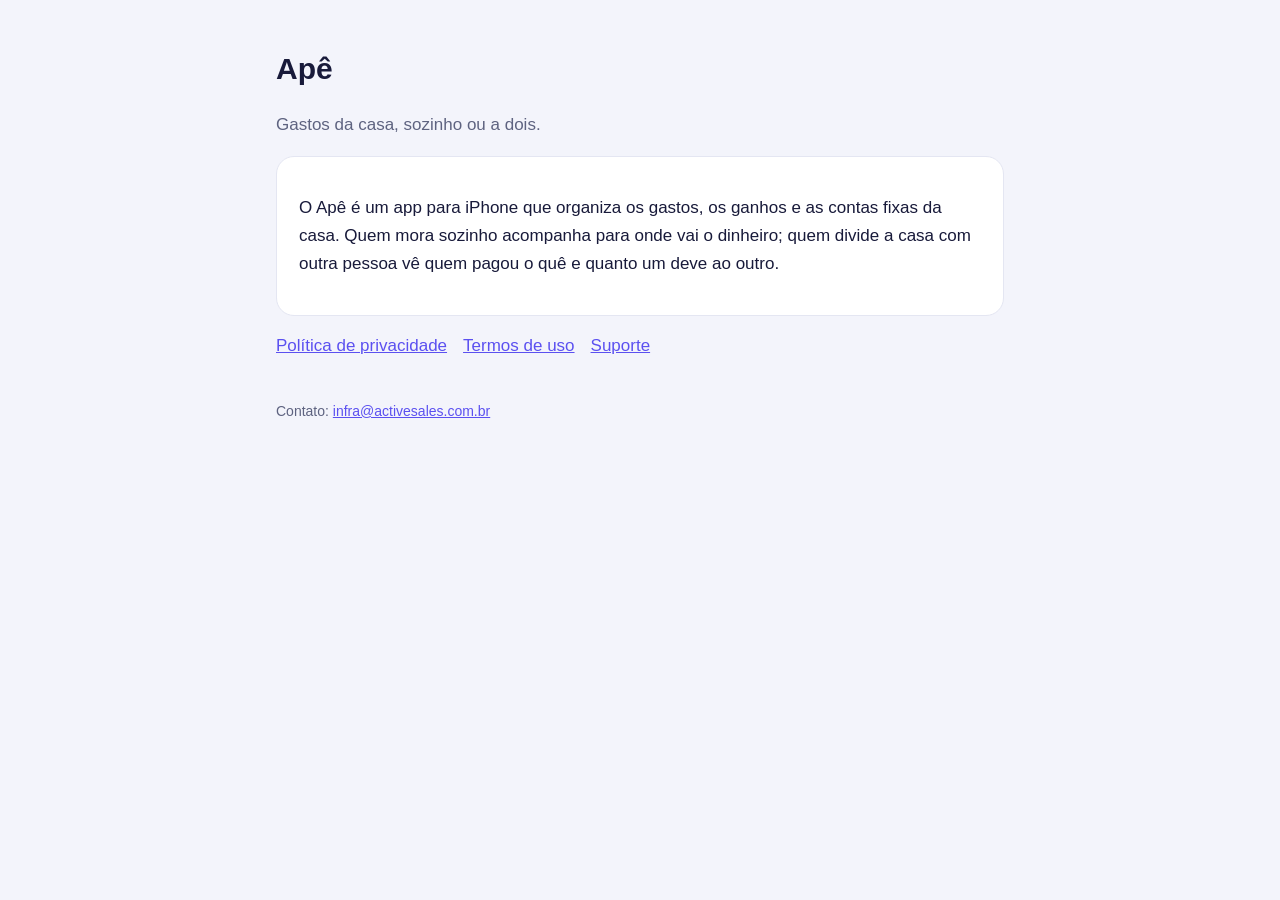
==== index.html @ 26915e1d "Site do Apê" ====
<!doctype html><html lang="pt-BR"><head><meta charset="utf-8"><meta name="viewport" content="width=device-width,initial-scale=1"><title>Apê · gastos da casa</title><link rel="stylesheet" href="estilo.css"></head>
<body><main><h1>Apê</h1><p class="suave">Gastos da casa, sozinho ou a dois.</p>
<section><p>O Apê é um app para iPhone que organiza os gastos, os ganhos e as contas fixas da casa. Quem mora sozinho acompanha para onde vai o dinheiro; quem divide a casa com outra pessoa vê quem pagou o quê e quanto um deve ao outro.</p></section>
<nav><a href="privacidade">Política de privacidade</a><a href="termos">Termos de uso</a><a href="suporte">Suporte</a></nav>
<footer>Contato: <a href="mailto:infra@activesales.com.br">infra@activesales.com.br</a></footer></main></body></html>
---- estilo.css ----
:root{--fundo:#F3F4FB;--cartao:#fff;--tinta:#181A3A;--suave:#5E6380;--primaria:#5B50F0;--linha:#E4E6F2}
@media (prefers-color-scheme:dark){:root{--fundo:#11121F;--cartao:#1B1D30;--tinta:#ECEDF7;--suave:#A6AAC4;--primaria:#8F87FF;--linha:#2A2D45}}
*{box-sizing:border-box}body{margin:0;background:var(--fundo);color:var(--tinta);font:17px/1.65 -apple-system,BlinkMacSystemFont,"Segoe UI",Roboto,sans-serif}
main{max-width:760px;margin:0 auto;padding:32px 16px 64px}header a{color:var(--primaria);text-decoration:none;font-weight:600}
h1{font-size:30px;margin:12px 0 4px}h2{font-size:21px;margin:32px 0 8px}p,li{color:var(--tinta)}.suave{color:var(--suave)}
section{background:var(--cartao);border:1px solid var(--linha);border-radius:18px;padding:20px 22px;margin:16px 0}
a{color:var(--primaria)}nav{display:flex;gap:16px;flex-wrap:wrap;margin-top:8px}footer{margin-top:40px;color:var(--suave);font-size:14px}
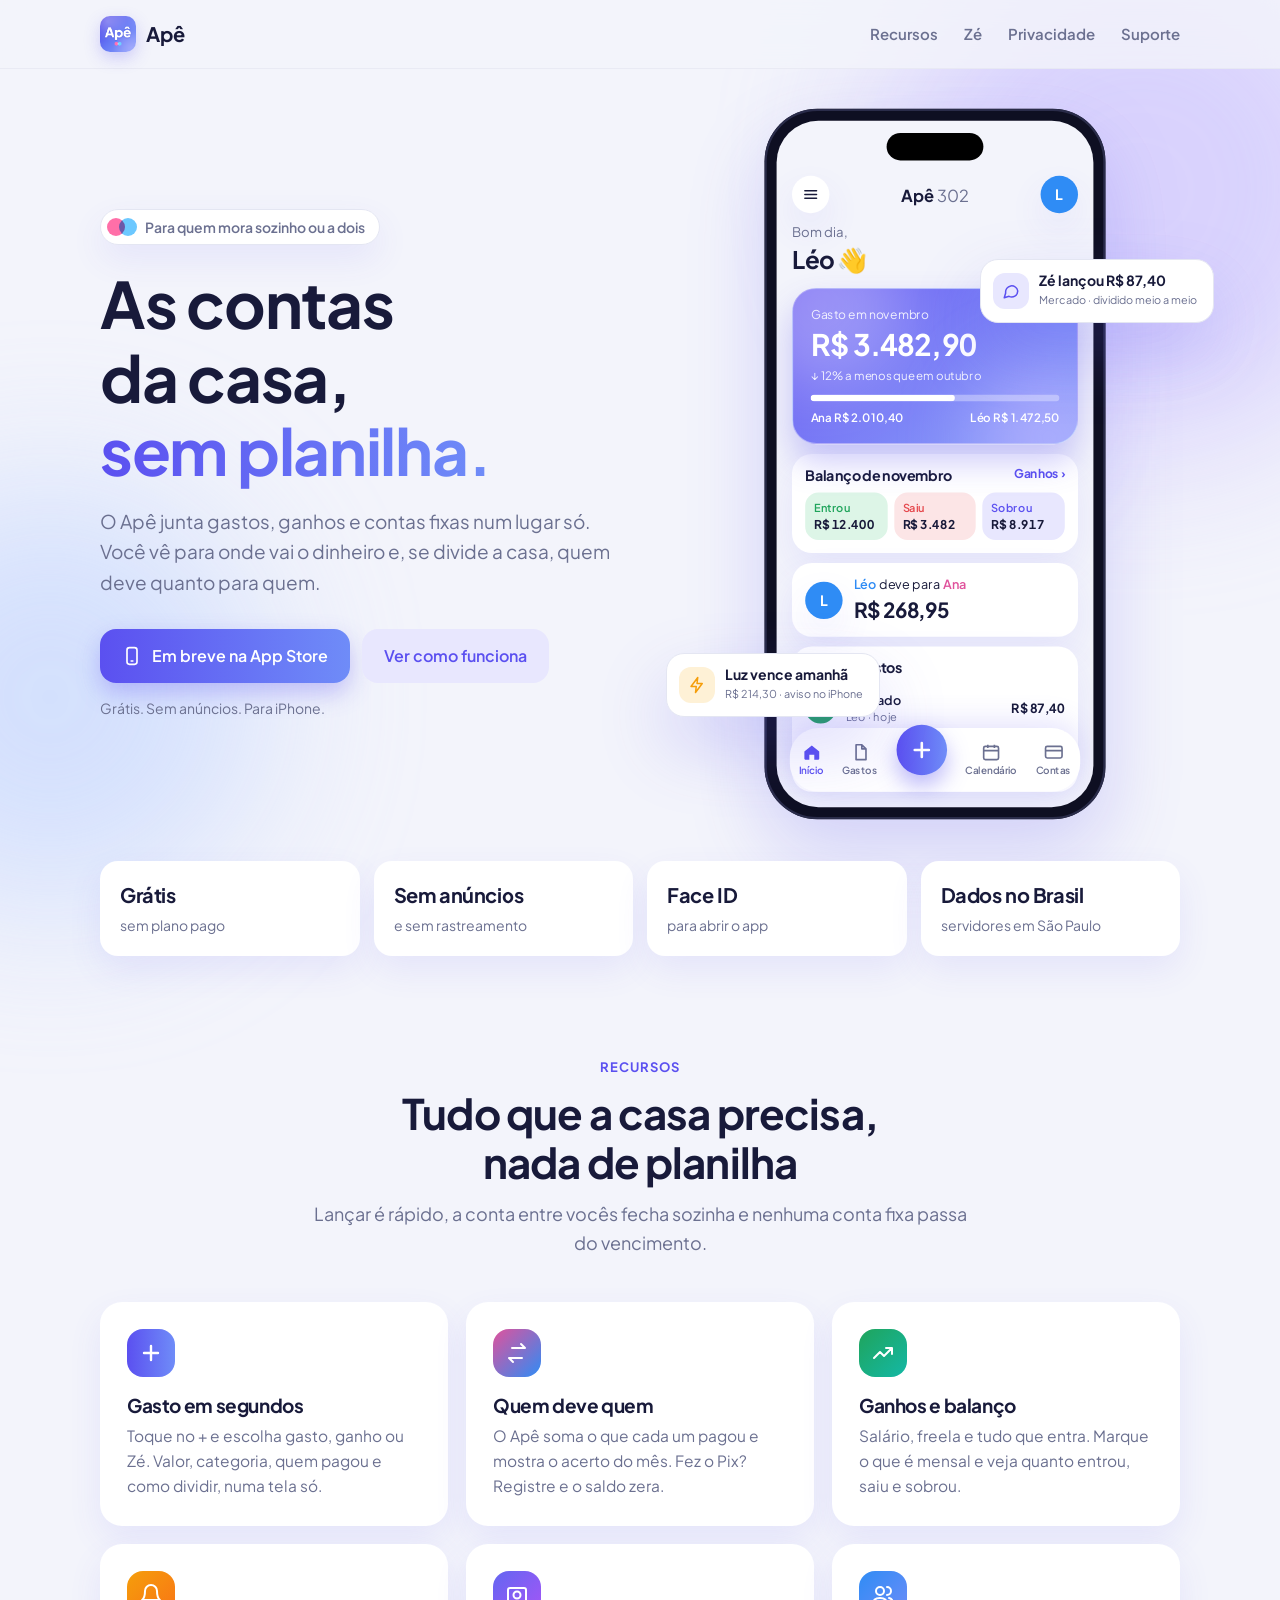
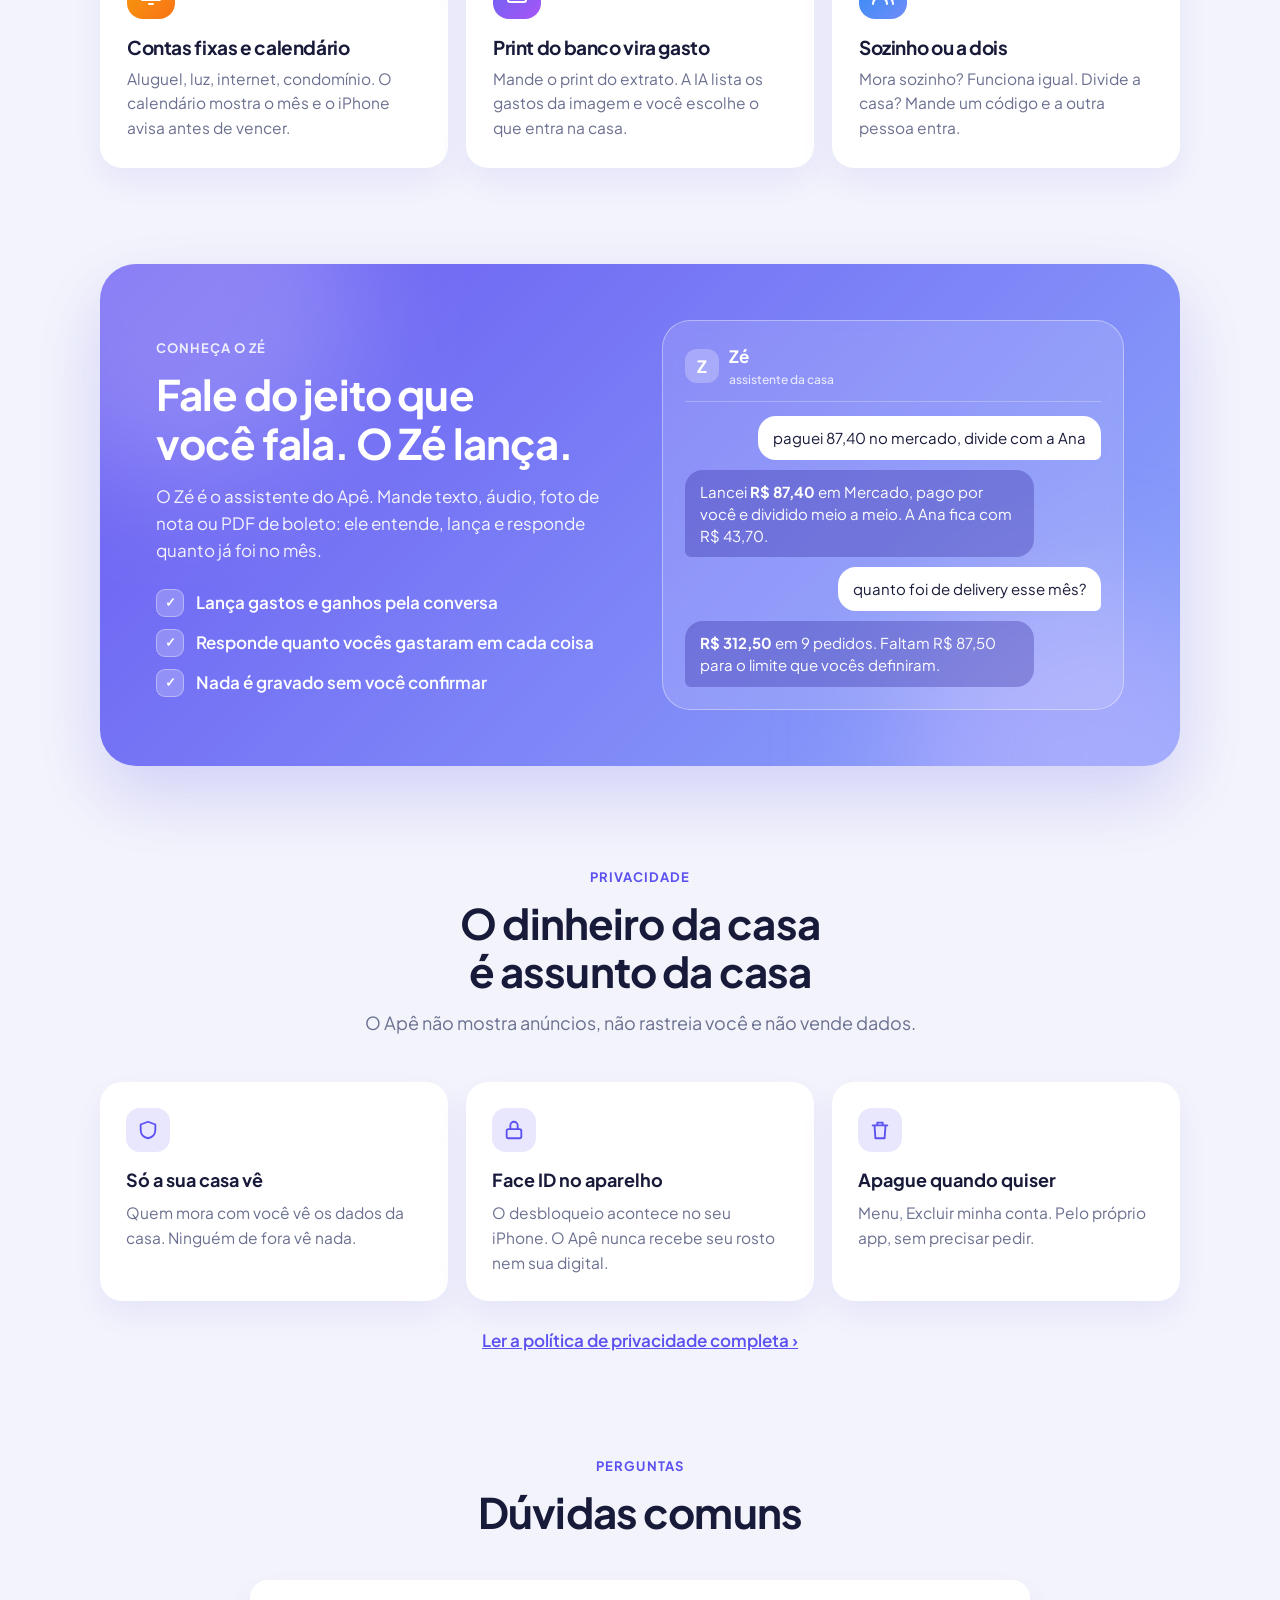
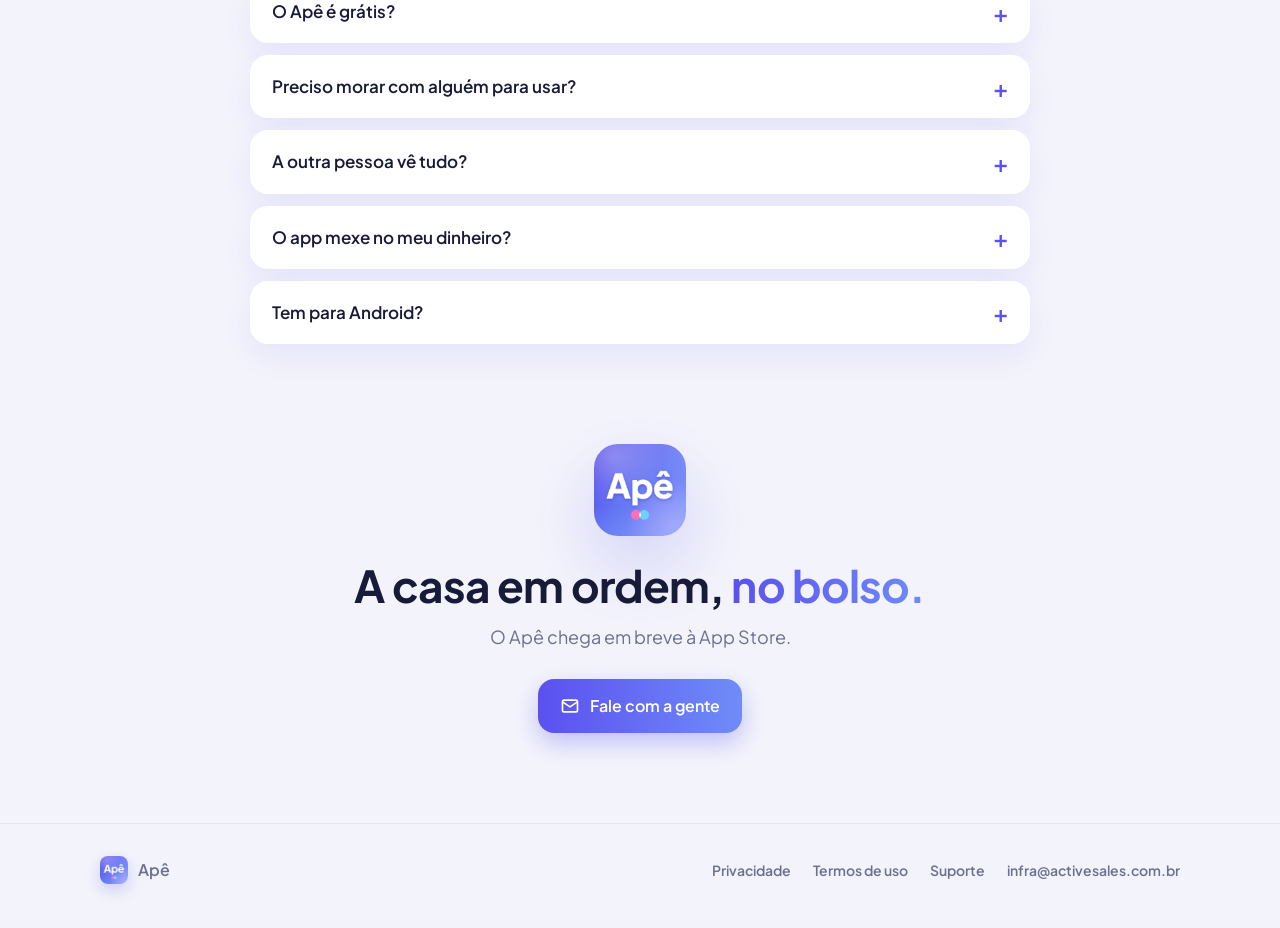
==== commit 05b85e75: "Site novo com a identidade visual do app" ====
--- a/index.html
+++ b/index.html
@@ -1,5 +1,261 @@
-<!doctype html><html lang="pt-BR"><head><meta charset="utf-8"><meta name="viewport" content="width=device-width,initial-scale=1"><title>Apê · gastos da casa</title><link rel="stylesheet" href="estilo.css"></head>
-<body><main><h1>Apê</h1><p class="suave">Gastos da casa, sozinho ou a dois.</p>
-<section><p>O Apê é um app para iPhone que organiza os gastos, os ganhos e as contas fixas da casa. Quem mora sozinho acompanha para onde vai o dinheiro; quem divide a casa com outra pessoa vê quem pagou o quê e quanto um deve ao outro.</p></section>
-<nav><a href="privacidade">Política de privacidade</a><a href="termos">Termos de uso</a><a href="suporte">Suporte</a></nav>
-<footer>Contato: <a href="mailto:infra@activesales.com.br">infra@activesales.com.br</a></footer></main></body></html>
+<!doctype html>
+<html lang="pt-BR">
+<head>
+<meta charset="utf-8">
+<meta name="viewport" content="width=device-width,initial-scale=1">
+<title>Apê · as contas da casa, sem planilha</title>
+<meta name="description" content="O Apê organiza gastos, ganhos e contas fixas da casa. Sozinho ou a dois, você vê para onde vai o dinheiro e quem deve quanto para quem.">
+<meta name="theme-color" content="#F3F4FB">
+<meta property="og:title" content="Apê · as contas da casa, sem planilha">
+<meta property="og:description" content="Gastos, ganhos e contas da casa num app só. Sozinho ou a dois.">
+<meta property="og:image" content="https://zapmateio.github.io/ape-site/img/icone.png">
+<link rel="icon" href="img/favicon.png">
+<link rel="apple-touch-icon" href="img/apple-touch-icon.png">
+<link rel="preload" href="fontes/PlusJakartaSans.ttf" as="font" type="font/ttf" crossorigin>
+<link rel="stylesheet" href="estilo.css">
+</head>
+<body>
+
+<header class="topo">
+  <div class="largura">
+    <a class="marca" href="./"><img src="img/icone.png" alt="">Apê</a>
+    <nav class="menu">
+      <a class="opcional" href="#recursos">Recursos</a>
+      <a class="opcional" href="#ze">Zé</a>
+      <a class="opcional" href="#privacidade">Privacidade</a>
+      <a href="suporte">Suporte</a>
+    </nav>
+  </div>
+</header>
+
+<main>
+<section class="hero">
+  <div class="largura">
+    <div>
+      <span class="selo"><span class="pontos"><i></i><i></i></span>Para quem mora sozinho ou a dois</span>
+      <h1>As contas da casa, <span class="grad">sem planilha.</span></h1>
+      <p class="sub">O Apê junta gastos, ganhos e contas fixas num lugar só. Você vê para onde vai o dinheiro e, se divide a casa, quem deve quanto para quem.</p>
+      <div class="acoes">
+        <span class="botao"><svg viewBox="0 0 24 24" fill="none" stroke="currentColor" stroke-width="2" stroke-linecap="round" stroke-linejoin="round"><rect x="6" y="2" width="12" height="20" rx="3"/><path d="M11 18h2"/></svg>Em breve na App Store</span>
+        <a class="botao tonal" href="#recursos">Ver como funciona</a>
+      </div>
+      <p class="nota">Grátis. Sem anúncios. Para iPhone.</p>
+    </div>
+
+    <div class="palco" aria-hidden="true">
+      <div class="flutua um">
+        <span class="ic" style="background:var(--alerta-suave);color:var(--alerta)"><svg viewBox="0 0 24 24" fill="none" stroke="currentColor" stroke-width="2" stroke-linecap="round" stroke-linejoin="round"><path d="M13 2 4 14h7l-1 8 9-12h-7z"/></svg></span>
+        <span><b>Luz vence amanhã</b><small>R$ 214,30 · aviso no iPhone</small></span>
+      </div>
+      <div class="flutua dois">
+        <span class="ic" style="background:var(--primaria-suave);color:var(--primaria)"><svg viewBox="0 0 24 24" fill="none" stroke="currentColor" stroke-width="2" stroke-linecap="round" stroke-linejoin="round"><path d="M21 12a8 8 0 0 1-11.6 7.1L3 21l1.9-6.4A8 8 0 1 1 21 12z"/></svg></span>
+        <span><b>Zé lançou R$ 87,40</b><small>Mercado · dividido meio a meio</small></span>
+      </div>
+
+      <div class="celular">
+        <div class="ilha"></div>
+        <div class="tela">
+          <div class="cab">
+            <span class="bola"><svg viewBox="0 0 24 24" fill="none" stroke="#181A3A" stroke-width="2" stroke-linecap="round"><path d="M4 7h16M4 12h16M4 17h16"/></svg></span>
+            <span class="titulo-casa">Apê <span>302</span></span>
+            <span class="bola av">L</span>
+          </div>
+          <div class="ola">Bom dia,</div>
+          <div class="nome">Léo 👋</div>
+
+          <div class="vidro">
+            <div class="rot">Gasto em novembro</div>
+            <div class="valor">R$ 3.482,90</div>
+            <div class="comp">↓ 12% a menos que em outubro</div>
+            <div class="barra"><i></i></div>
+            <div class="pes"><span>Ana R$ 2.010,40</span><span>Léo R$ 1.472,50</span></div>
+          </div>
+
+          <div class="mini">
+            <h4>Balanço de novembro <a href="#recursos">Ganhos ›</a></h4>
+            <div class="tres">
+              <div class="verde">Entrou<b>R$ 12.400</b></div>
+              <div class="vermelho">Saiu<b>R$ 3.482</b></div>
+              <div class="roxo">Sobrou<b>R$ 8.917</b></div>
+            </div>
+          </div>
+
+          <div class="mini">
+            <div class="acerto">
+              <span class="bola av">L</span>
+              <div>
+                <div class="quem"><span class="c2">Léo</span> deve para <span class="c1">Ana</span></div>
+                <div class="quanto">R$ 268,95</div>
+              </div>
+            </div>
+          </div>
+
+          <div class="mini">
+            <h4>Últimos gastos</h4>
+            <div class="linha-gasto">
+              <span class="ic" style="background:#22A55B"><svg viewBox="0 0 24 24" fill="none" stroke="currentColor" stroke-width="2.4" stroke-linecap="round" stroke-linejoin="round"><circle cx="9" cy="20" r="1"/><circle cx="18" cy="20" r="1"/><path d="M2 3h3l2.5 12h11l2-8H6"/></svg></span>
+              <span class="t">Mercado<small>Léo · hoje</small></span>
+              <span class="v">R$ 87,40</span>
+            </div>
+            <div class="linha-gasto">
+              <span class="ic" style="background:#F97316"><svg viewBox="0 0 24 24" fill="none" stroke="currentColor" stroke-width="2.4" stroke-linecap="round" stroke-linejoin="round"><path d="M7 2v8a2 2 0 0 0 4 0V2M9 10v12M17 22V2c-2 0-3 3-3 7h3"/></svg></span>
+              <span class="t">Pizza de sexta<small>Ana · ontem</small></span>
+              <span class="v">R$ 64,90</span>
+            </div>
+          </div>
+
+          <div class="abas">
+            <span class="ativa"><svg viewBox="0 0 24 24" fill="currentColor"><path d="M3 11 12 4l9 7v9a1 1 0 0 1-1 1h-5v-6H9v6H4a1 1 0 0 1-1-1z"/></svg>Início</span>
+            <span><svg viewBox="0 0 24 24" fill="none" stroke="currentColor" stroke-width="2" stroke-linejoin="round"><path d="M7 3h7l5 5v13H7zM14 3v5h5"/></svg>Gastos</span>
+            <span class="mais"><svg viewBox="0 0 24 24" fill="none" stroke="currentColor" stroke-width="2.6" stroke-linecap="round"><path d="M12 5v14M5 12h14"/></svg></span>
+            <span><svg viewBox="0 0 24 24" fill="none" stroke="currentColor" stroke-width="2"><rect x="3" y="5" width="18" height="16" rx="2"/><path d="M3 10h18M8 3v4M16 3v4"/></svg>Calendário</span>
+            <span><svg viewBox="0 0 24 24" fill="none" stroke="currentColor" stroke-width="2"><rect x="2" y="5" width="20" height="14" rx="2"/><path d="M2 10h20"/></svg>Contas</span>
+          </div>
+        </div>
+      </div>
+    </div>
+  </div>
+</section>
+
+<section class="faixa">
+  <div class="largura">
+    <div class="item"><b>Grátis</b><span>sem plano pago</span></div>
+    <div class="item"><b>Sem anúncios</b><span>e sem rastreamento</span></div>
+    <div class="item"><b>Face ID</b><span>para abrir o app</span></div>
+    <div class="item"><b>Dados no Brasil</b><span>servidores em São Paulo</span></div>
+  </div>
+</section>
+
+<section class="secao" id="recursos">
+  <div class="largura">
+    <div class="cabeca">
+      <span class="etiqueta">Recursos</span>
+      <h2>Tudo que a casa precisa, nada de planilha</h2>
+      <p>Lançar é rápido, a conta entre vocês fecha sozinha e nenhuma conta fixa passa do vencimento.</p>
+    </div>
+    <div class="grade">
+      <article class="recurso">
+        <div class="ic" style="background:var(--destaque)"><svg viewBox="0 0 24 24" fill="none" stroke="currentColor" stroke-width="2.4" stroke-linecap="round"><path d="M12 5v14M5 12h14"/></svg></div>
+        <h3>Gasto em segundos</h3>
+        <p>Toque no + e escolha gasto, ganho ou Zé. Valor, categoria, quem pagou e como dividir, numa tela só.</p>
+      </article>
+      <article class="recurso">
+        <div class="ic" style="background:linear-gradient(135deg,#E0529C,#2F8CF5)"><svg viewBox="0 0 24 24" fill="none" stroke="currentColor" stroke-width="2" stroke-linecap="round" stroke-linejoin="round"><path d="M7 7h13l-4-4M17 17H4l4 4"/></svg></div>
+        <h3>Quem deve quem</h3>
+        <p>O Apê soma o que cada um pagou e mostra o acerto do mês. Fez o Pix? Registre e o saldo zera.</p>
+      </article>
+      <article class="recurso">
+        <div class="ic" style="background:linear-gradient(135deg,#1FA45B,#14B8A6)"><svg viewBox="0 0 24 24" fill="none" stroke="currentColor" stroke-width="2" stroke-linecap="round" stroke-linejoin="round"><path d="M3 17l6-6 4 4 8-8M15 7h6v6"/></svg></div>
+        <h3>Ganhos e balanço</h3>
+        <p>Salário, freela e tudo que entra. Marque o que é mensal e veja quanto entrou, saiu e sobrou.</p>
+      </article>
+      <article class="recurso">
+        <div class="ic" style="background:linear-gradient(135deg,#F59E0B,#F97316)"><svg viewBox="0 0 24 24" fill="none" stroke="currentColor" stroke-width="2" stroke-linecap="round" stroke-linejoin="round"><path d="M6 8a6 6 0 0 1 12 0c0 7 3 9 3 9H3s3-2 3-9M10 21h4"/></svg></div>
+        <h3>Contas fixas e calendário</h3>
+        <p>Aluguel, luz, internet, condomínio. O calendário mostra o mês e o iPhone avisa antes de vencer.</p>
+      </article>
+      <article class="recurso">
+        <div class="ic" style="background:linear-gradient(135deg,#6366F1,#A855F7)"><svg viewBox="0 0 24 24" fill="none" stroke="currentColor" stroke-width="2" stroke-linecap="round" stroke-linejoin="round"><rect x="3" y="5" width="18" height="14" rx="2"/><circle cx="12" cy="12" r="3.5"/></svg></div>
+        <h3>Print do banco vira gasto</h3>
+        <p>Mande o print do extrato. A IA lista os gastos da imagem e você escolhe o que entra na casa.</p>
+      </article>
+      <article class="recurso">
+        <div class="ic" style="background:linear-gradient(135deg,#2F8CF5,#6F8CF8)"><svg viewBox="0 0 24 24" fill="none" stroke="currentColor" stroke-width="2" stroke-linecap="round" stroke-linejoin="round"><circle cx="9" cy="8" r="4"/><path d="M2 21c0-4 3-6 7-6s7 2 7 6M16 4a4 4 0 0 1 0 8M18 15c2.5.6 4 2.5 4 6"/></svg></div>
+        <h3>Sozinho ou a dois</h3>
+        <p>Mora sozinho? Funciona igual. Divide a casa? Mande um código e a outra pessoa entra.</p>
+      </article>
+    </div>
+  </div>
+</section>
+
+<section class="secao" id="ze">
+  <div class="largura">
+    <div class="ze">
+      <div>
+        <span class="etiqueta">Conheça o Zé</span>
+        <h2>Fale do jeito que você fala. O Zé lança.</h2>
+        <p>O Zé é o assistente do Apê. Mande texto, áudio, foto de nota ou PDF de boleto: ele entende, lança e responde quanto já foi no mês.</p>
+        <ul>
+          <li>Lança gastos e ganhos pela conversa</li>
+          <li>Responde quanto vocês gastaram em cada coisa</li>
+          <li>Nada é gravado sem você confirmar</li>
+        </ul>
+      </div>
+      <div class="conversa" aria-label="Exemplo de conversa com o Zé">
+        <div class="quem"><i>Z</i><span>Zé<small>assistente da casa</small></span></div>
+        <div class="bolha eu">paguei 87,40 no mercado, divide com a Ana</div>
+        <div class="bolha dele">Lancei <b>R$ 87,40</b> em Mercado, pago por você e dividido meio a meio. A Ana fica com R$ 43,70.</div>
+        <div class="bolha eu">quanto foi de delivery esse mês?</div>
+        <div class="bolha dele"><b>R$ 312,50</b> em 9 pedidos. Faltam R$ 87,50 para o limite que vocês definiram.</div>
+      </div>
+    </div>
+  </div>
+</section>
+
+<section class="secao" id="privacidade">
+  <div class="largura">
+    <div class="cabeca">
+      <span class="etiqueta">Privacidade</span>
+      <h2>O dinheiro da casa é assunto da casa</h2>
+      <p>O Apê não mostra anúncios, não rastreia você e não vende dados.</p>
+    </div>
+    <div class="cofre">
+      <div class="item">
+        <span class="ic"><svg viewBox="0 0 24 24" fill="none" stroke="currentColor" stroke-width="2" stroke-linejoin="round"><path d="M12 3l8 3v6c0 5-3.5 8-8 9-4.5-1-8-4-8-9V6z"/></svg></span>
+        <b>Só a sua casa vê</b>
+        <p>Quem mora com você vê os dados da casa. Ninguém de fora vê nada.</p>
+      </div>
+      <div class="item">
+        <span class="ic"><svg viewBox="0 0 24 24" fill="none" stroke="currentColor" stroke-width="2" stroke-linecap="round"><rect x="4" y="11" width="16" height="10" rx="2"/><path d="M8 11V7a4 4 0 0 1 8 0v4"/></svg></span>
+        <b>Face ID no aparelho</b>
+        <p>O desbloqueio acontece no seu iPhone. O Apê nunca recebe seu rosto nem sua digital.</p>
+      </div>
+      <div class="item">
+        <span class="ic"><svg viewBox="0 0 24 24" fill="none" stroke="currentColor" stroke-width="2" stroke-linecap="round" stroke-linejoin="round"><path d="M4 7h16M9 7V4h6v3M6 7l1 14h10l1-14"/></svg></span>
+        <b>Apague quando quiser</b>
+        <p>Menu, Excluir minha conta. Pelo próprio app, sem precisar pedir.</p>
+      </div>
+    </div>
+    <p style="text-align:center;margin-top:26px"><a href="privacidade" style="font-weight:600">Ler a política de privacidade completa ›</a></p>
+  </div>
+</section>
+
+<section class="secao">
+  <div class="largura">
+    <div class="cabeca">
+      <span class="etiqueta">Perguntas</span>
+      <h2>Dúvidas comuns</h2>
+    </div>
+    <div class="perguntas">
+      <details><summary>O Apê é grátis?</summary><p>Sim. Não tem plano pago nem anúncio.</p></details>
+      <details><summary>Preciso morar com alguém para usar?</summary><p>Não. Quem mora sozinho usa para acompanhar gastos, ganhos e contas. Se um dia dividir a casa, é só convidar a pessoa pelo Menu.</p></details>
+      <details><summary>A outra pessoa vê tudo?</summary><p>Sim. As duas pessoas da casa veem e editam os mesmos dados da casa. Por isso o acerto entre vocês fecha sem discussão.</p></details>
+      <details><summary>O app mexe no meu dinheiro?</summary><p>Não. O Apê não é banco, não se conecta à sua conta e não faz pagamentos. Ele só organiza o que você lança.</p></details>
+      <details><summary>Tem para Android?</summary><p>Por enquanto, só para iPhone.</p></details>
+    </div>
+  </div>
+</section>
+
+<section class="chamada">
+  <div class="largura">
+    <img src="img/icone.png" alt="Ícone do Apê">
+    <h2>A casa em ordem, <span class="grad">no bolso.</span></h2>
+    <p>O Apê chega em breve à App Store.</p>
+    <a class="botao" href="mailto:infra@activesales.com.br"><svg viewBox="0 0 24 24" fill="none" stroke="currentColor" stroke-width="2" stroke-linejoin="round"><rect x="3" y="5" width="18" height="14" rx="2"/><path d="m3 7 9 6 9-6"/></svg>Fale com a gente</a>
+  </div>
+</section>
+</main>
+
+<footer class="rodape">
+  <div class="largura">
+    <a class="marca" href="./"><img src="img/icone.png" alt="">Apê</a>
+    <nav>
+      <a href="privacidade">Privacidade</a>
+      <a href="termos">Termos de uso</a>
+      <a href="suporte">Suporte</a>
+      <a href="mailto:infra@activesales.com.br">infra@activesales.com.br</a>
+    </nav>
+  </div>
+</footer>
+</body>
+</html>
--- a/estilo.css
+++ b/estilo.css
@@ -1,7 +1,309 @@
-:root{--fundo:#F3F4FB;--cartao:#fff;--tinta:#181A3A;--suave:#5E6380;--primaria:#5B50F0;--linha:#E4E6F2}
-@media (prefers-color-scheme:dark){:root{--fundo:#11121F;--cartao:#1B1D30;--tinta:#ECEDF7;--suave:#A6AAC4;--primaria:#8F87FF;--linha:#2A2D45}}
-*{box-sizing:border-box}body{margin:0;background:var(--fundo);color:var(--tinta);font:17px/1.65 -apple-system,BlinkMacSystemFont,"Segoe UI",Roboto,sans-serif}
-main{max-width:760px;margin:0 auto;padding:32px 16px 64px}header a{color:var(--primaria);text-decoration:none;font-weight:600}
-h1{font-size:30px;margin:12px 0 4px}h2{font-size:21px;margin:32px 0 8px}p,li{color:var(--tinta)}.suave{color:var(--suave)}
-section{background:var(--cartao);border:1px solid var(--linha);border-radius:18px;padding:20px 22px;margin:16px 0}
-a{color:var(--primaria)}nav{display:flex;gap:16px;flex-wrap:wrap;margin-top:8px}footer{margin-top:40px;color:var(--suave);font-size:14px}
+/* Site do Apê: mesmas cores e fonte do app (ios/ApeKit/Sources/ApeUI/Design.swift). */
+@font-face {
+  font-family: "Jakarta";
+  src: url("fontes/PlusJakartaSans.ttf") format("truetype");
+  font-weight: 200 800;
+  font-display: swap;
+}
+
+:root {
+  --fundo: #F3F4FB;
+  --cartao: #FFFFFF;
+  --linha: #E4E6F2;
+  --trilho: #ECEEF8;
+  --tinta: #181A3A;
+  --suave: #6B7090;
+  --primaria: #5B50F0;
+  --primaria-suave: #E8E7FE;
+  --azul: #6F8CF8;
+  --primeira: #E0529C;
+  --primeira-suave: #FBE4F0;
+  --segunda: #2F8CF5;
+  --segunda-suave: #DEEBFD;
+  --ok: #1FA45B;
+  --ok-suave: #DDF5E7;
+  --ruim: #E5484D;
+  --ruim-suave: #FCE5E6;
+  --alerta: #F59E0B;
+  --alerta-suave: #FEF1D6;
+  --destaque: linear-gradient(90deg, #5B50F0, #6F8CF8);
+  --vidro: linear-gradient(135deg, #6A5BF2, #8CA6FB);
+  --sombra: 0 14px 34px rgba(91, 80, 240, .09);
+  --sombra-forte: 0 30px 70px rgba(91, 80, 240, .22);
+  --raio: 22px;
+}
+
+* { box-sizing: border-box; }
+html { scroll-behavior: smooth; overflow-x: clip; }
+body {
+  margin: 0;
+  background: var(--fundo);
+  color: var(--tinta);
+  font: 17px/1.6 "Jakarta", -apple-system, BlinkMacSystemFont, "Segoe UI", Roboto, sans-serif;
+  -webkit-font-smoothing: antialiased;
+  overflow-x: hidden;
+}
+img { max-width: 100%; display: block; }
+a { color: var(--primaria); }
+h1, h2, h3, h4 { font-weight: 700; letter-spacing: -0.02em; line-height: 1.15; margin: 0; text-wrap: balance; }
+p { margin: 0; }
+
+.largura { max-width: 1120px; margin: 0 auto; padding: 0 20px; }
+
+/* Topo */
+.topo {
+  position: sticky; top: 0; z-index: 10;
+  backdrop-filter: saturate(1.4) blur(14px);
+  -webkit-backdrop-filter: saturate(1.4) blur(14px);
+  background: rgba(243, 244, 251, .8);
+  border-bottom: 1px solid rgba(228, 230, 242, .7);
+}
+.topo .largura { display: flex; align-items: center; justify-content: space-between; height: 68px; }
+.marca { display: flex; align-items: center; gap: 10px; text-decoration: none; color: var(--tinta); font-weight: 700; font-size: 20px; }
+.marca img { width: 36px; height: 36px; border-radius: 10px; box-shadow: 0 6px 16px rgba(91, 80, 240, .25); }
+.menu { display: flex; gap: 26px; align-items: center; }
+.menu a { color: var(--suave); text-decoration: none; font-size: 15px; font-weight: 600; }
+.menu a:hover { color: var(--primaria); }
+
+/* Botões */
+.botao {
+  display: inline-flex; align-items: center; gap: 10px;
+  padding: 14px 22px; border-radius: 16px;
+  font-weight: 600; font-size: 16px; text-decoration: none;
+  background: var(--destaque); color: #fff;
+  box-shadow: 0 10px 24px rgba(91, 80, 240, .32);
+}
+.botao.tonal { background: var(--primaria-suave); color: var(--primaria); box-shadow: none; }
+.botao svg { width: 20px; height: 20px; }
+
+/* Abertura */
+.hero { position: relative; padding: 72px 0 40px; isolation: isolate; }
+.hero::before, .hero::after { content: ""; position: absolute; border-radius: 50%; filter: blur(80px); z-index: -1; }
+.hero::before { width: 520px; height: 520px; background: #C3B6FF; opacity: .55; top: -140px; right: -120px; }
+.hero::after { width: 420px; height: 420px; background: #BFD3FF; opacity: .6; bottom: -80px; left: -160px; }
+.hero .largura { display: grid; grid-template-columns: 1.05fr .95fr; gap: 48px; align-items: center; }
+.selo {
+  display: inline-flex; align-items: center; gap: 8px;
+  background: var(--cartao); border: 1px solid var(--linha);
+  padding: 6px 14px 6px 6px; border-radius: 999px;
+  font-size: 14px; font-weight: 600; color: var(--suave);
+  box-shadow: var(--sombra);
+}
+.selo .pontos { display: flex; }
+.selo .pontos i { width: 18px; height: 18px; border-radius: 50%; display: block; }
+.selo .pontos i:first-child { background: #FF6FA8; }
+.selo .pontos i:last-child { background: #6CC8FF; margin-left: -6px; mix-blend-mode: multiply; }
+.hero h1 { font-size: clamp(40px, 5.6vw, 64px); margin: 22px 0 18px; }
+.grad { background: var(--destaque); -webkit-background-clip: text; background-clip: text; color: transparent; }
+.hero .sub { font-size: 19px; color: var(--suave); max-width: 520px; }
+.acoes { display: flex; gap: 12px; flex-wrap: wrap; margin-top: 32px; }
+.nota { margin-top: 14px; font-size: 14px; color: var(--suave); }
+
+/* Celular desenhado em HTML (nomes de exemplo) */
+.palco { position: relative; display: flex; justify-content: center; text-align: left; }
+.celular {
+  width: min(310px, 100%); border-radius: 48px; padding: 11px;
+  background: #0E0F22; box-shadow: var(--sombra-forte), inset 0 0 0 2px #2A2C4A;
+  position: relative;
+}
+.celular .ilha { position: absolute; top: 22px; left: 50%; transform: translateX(-50%); width: 88px; height: 25px; background: #000; border-radius: 20px; z-index: 2; }
+.tela {
+  background: var(--fundo); border-radius: 38px; overflow: hidden;
+  padding: 50px 14px 0; height: 624px; position: relative;
+  font-size: 12px; line-height: 1.4;
+}
+.tela .cab { display: flex; align-items: center; justify-content: space-between; margin-bottom: 10px; }
+.tela .bola { width: 34px; height: 34px; border-radius: 50%; background: var(--cartao); display: grid; place-items: center; box-shadow: var(--sombra); }
+.tela .bola svg { width: 16px; height: 16px; }
+.tela .bola.av { background: var(--segunda); color: #fff; font-weight: 700; font-size: 13px; }
+.tela .bola.av.rosa { background: var(--primeira); }
+.tela .titulo-casa { font-weight: 700; font-size: 15px; }
+.tela .titulo-casa span { color: var(--suave); font-weight: 400; }
+.tela .ola { color: var(--suave); font-size: 12px; }
+.tela .nome { font-size: 22px; font-weight: 700; margin-bottom: 10px; letter-spacing: -.02em; }
+.vidro {
+  position: relative; overflow: hidden; color: #fff;
+  background: var(--vidro); border-radius: 22px; padding: 15px 16px;
+  box-shadow: 0 16px 30px rgba(91, 80, 240, .3);
+  border: 1px solid rgba(255, 255, 255, .45);
+}
+.vidro::before { content: ""; position: absolute; width: 150px; height: 150px; border-radius: 50%; background: rgba(255,255,255,.3); filter: blur(30px); top: -60px; left: -50px; }
+.vidro::after { content: ""; position: absolute; width: 130px; height: 130px; border-radius: 50%; background: rgba(195,182,255,.6); filter: blur(34px); bottom: -60px; right: -40px; }
+.vidro > * { position: relative; z-index: 1; }
+.vidro .rot { opacity: .88; font-size: 11px; }
+.vidro .valor { font-size: 27px; font-weight: 700; letter-spacing: -.02em; margin: 2px 0 2px; font-variant-numeric: tabular-nums; }
+.vidro .comp { font-size: 10.5px; opacity: .9; }
+.vidro .barra { height: 6px; border-radius: 6px; background: rgba(255,255,255,.35); margin: 10px 0 8px; overflow: hidden; }
+.vidro .barra i { display: block; height: 100%; width: 58%; background: #fff; border-radius: 6px; }
+.vidro .pes { display: flex; justify-content: space-between; font-size: 10.5px; font-weight: 600; }
+.mini { background: var(--cartao); border-radius: 18px; padding: 12px; margin-top: 9px; box-shadow: var(--sombra); }
+.mini h4 { margin: 0 0 8px; font-size: 13px; display: flex; justify-content: space-between; }
+.mini h4 a { font-size: 11px; text-decoration: none; }
+.tres { display: grid; grid-template-columns: repeat(3, 1fr); gap: 6px; }
+.tres div { border-radius: 12px; padding: 7px 8px; font-size: 10px; font-weight: 600; }
+.tres b { display: block; color: var(--tinta); font-size: 11px; font-variant-numeric: tabular-nums; }
+.verde { background: var(--ok-suave); color: var(--ok); }
+.vermelho { background: var(--ruim-suave); color: var(--ruim); }
+.roxo { background: var(--primaria-suave); color: var(--primaria); }
+.acerto { display: flex; align-items: center; gap: 10px; }
+.acerto .bola { flex: none; }
+.acerto .quem { font-size: 11.5px; }
+.acerto .quanto { font-size: 19px; font-weight: 700; font-variant-numeric: tabular-nums; letter-spacing: -.02em; }
+.c1 { color: var(--primeira); font-weight: 600; }
+.c2 { color: var(--segunda); font-weight: 600; }
+.linha-gasto { display: flex; align-items: center; gap: 9px; padding: 6px 0; }
+.linha-gasto + .linha-gasto { border-top: 1px solid var(--trilho); }
+.linha-gasto .ic { width: 28px; height: 28px; border-radius: 50%; display: grid; place-items: center; color: #fff; flex: none; }
+.linha-gasto .ic svg { width: 14px; height: 14px; }
+.linha-gasto .t { flex: 1; font-weight: 600; font-size: 11.5px; }
+.linha-gasto .t small { display: block; color: var(--suave); font-weight: 400; font-size: 10px; }
+.linha-gasto .v { font-weight: 700; font-variant-numeric: tabular-nums; font-size: 11.5px; }
+.abas {
+  position: absolute; left: 12px; right: 12px; bottom: 14px;
+  background: var(--cartao); border-radius: 26px; height: 58px;
+  display: flex; align-items: center; justify-content: space-around;
+  box-shadow: 0 -6px 26px rgba(91, 80, 240, .16);
+  color: var(--suave); font-size: 9px; font-weight: 600;
+}
+.abas span { display: grid; justify-items: center; gap: 2px; }
+.abas span.ativa { color: var(--primaria); }
+.abas svg { width: 18px; height: 18px; }
+.abas .mais { width: 46px; height: 46px; border-radius: 50%; background: var(--destaque); color: #fff; display: grid; place-items: center; margin-top: -18px; box-shadow: 0 10px 20px rgba(91, 80, 240, .4); }
+.abas .mais svg { width: 22px; height: 22px; }
+
+/* Cartões flutuando em volta do celular */
+.flutua {
+  position: absolute; background: var(--cartao); border-radius: 18px; padding: 12px 16px 12px 12px;
+  box-shadow: var(--sombra-forte); font-size: 13px; display: flex; gap: 10px; align-items: center;
+  border: 1px solid var(--linha); z-index: 3;
+  animation: boia 6s ease-in-out infinite;
+}
+.flutua .ic { width: 36px; height: 36px; border-radius: 12px; display: grid; place-items: center; flex: none; }
+.flutua .ic svg { width: 18px; height: 18px; }
+.flutua b { display: block; font-size: 14px; line-height: 1.2; }
+.flutua small { color: var(--suave); }
+.flutua.um { bottom: 70px; left: -24px; }
+.flutua.dois { top: 118px; right: -34px; animation-delay: -3s; }
+@keyframes boia { 50% { transform: translateY(-8px); } }
+@media (prefers-reduced-motion: reduce) { .flutua { animation: none; } }
+@media (min-width: 901px) { .celular { transform: scale(1.1); transform-origin: center; } }
+
+/* Faixa de números */
+.faixa, .secao, .chamada { position: relative; z-index: 1; }
+.faixa { padding: 34px 0 0; }
+.faixa .largura { display: grid; grid-template-columns: repeat(4, 1fr); gap: 14px; }
+.faixa .item { background: var(--cartao); border-radius: 18px; padding: 18px 20px; box-shadow: var(--sombra); }
+.faixa b { display: block; font-size: 20px; letter-spacing: -.02em; }
+.faixa span { color: var(--suave); font-size: 14px; }
+
+/* Seções */
+.secao { padding: 96px 0 0; }
+.cabeca { text-align: center; max-width: 660px; margin: 0 auto 44px; }
+.etiqueta { color: var(--primaria); font-weight: 700; font-size: 13px; letter-spacing: .08em; text-transform: uppercase; }
+.cabeca h2 { font-size: clamp(30px, 4vw, 42px); margin: 10px 0 14px; }
+.cabeca p { color: var(--suave); font-size: 18px; }
+
+.grade { display: grid; grid-template-columns: repeat(3, 1fr); gap: 18px; }
+.recurso { background: var(--cartao); border-radius: var(--raio); padding: 26px; box-shadow: var(--sombra); border: 1px solid transparent; transition: transform .2s, border-color .2s; }
+.recurso:hover { transform: translateY(-3px); border-color: var(--primaria-suave); }
+.recurso .ic { width: 48px; height: 48px; border-radius: 16px; display: grid; place-items: center; margin-bottom: 18px; color: #fff; }
+.recurso .ic svg { width: 24px; height: 24px; }
+.recurso h3 { font-size: 19px; margin-bottom: 8px; }
+.recurso p { color: var(--suave); font-size: 15.5px; }
+
+/* Bloco do Zé */
+.ze { display: grid; grid-template-columns: 1fr 1fr; gap: 44px; align-items: center; background: var(--vidro); border-radius: 36px; padding: 56px; color: #fff; position: relative; overflow: hidden; box-shadow: var(--sombra-forte); isolation: isolate; }
+.ze::before { content: ""; position: absolute; width: 380px; height: 380px; border-radius: 50%; background: rgba(255,255,255,.22); filter: blur(60px); top: -160px; left: -120px; z-index: -1; }
+.ze::after { content: ""; position: absolute; width: 340px; height: 340px; border-radius: 50%; background: rgba(195,182,255,.5); filter: blur(60px); bottom: -160px; right: -60px; z-index: -1; }
+.ze .etiqueta { color: #fff; opacity: .85; }
+.ze h2 { font-size: clamp(30px, 4vw, 42px); margin: 10px 0 16px; }
+.ze p { opacity: .92; font-size: 17px; }
+.ze ul { padding: 0; margin: 24px 0 0; list-style: none; display: grid; gap: 12px; }
+.ze li { display: flex; gap: 12px; align-items: center; font-weight: 600; }
+.ze li::before { content: "✓"; width: 26px; height: 26px; border-radius: 9px; background: rgba(255,255,255,.22); border: 1px solid rgba(255,255,255,.35); display: grid; place-items: center; font-size: 13px; flex: none; }
+.conversa { background: rgba(255,255,255,.14); border: 1px solid rgba(255,255,255,.38); border-radius: 28px; padding: 22px; display: grid; gap: 10px; -webkit-backdrop-filter: blur(10px); backdrop-filter: blur(10px); }
+.conversa .quem { display: flex; align-items: center; gap: 10px; padding-bottom: 12px; margin-bottom: 4px; border-bottom: 1px solid rgba(255,255,255,.25); font-weight: 700; }
+.conversa .quem i { width: 34px; height: 34px; border-radius: 12px; background: rgba(255,255,255,.25); display: grid; place-items: center; font-style: normal; }
+.conversa .quem small { display: block; font-weight: 500; opacity: .8; font-size: 12px; }
+.bolha { max-width: 84%; padding: 11px 15px; border-radius: 18px; font-size: 15px; line-height: 1.45; }
+.bolha.eu { justify-self: end; background: #fff; color: var(--tinta); border-bottom-right-radius: 6px; }
+.bolha.dele { background: rgba(38, 28, 150, .30); border-bottom-left-radius: 6px; }
+
+/* Privacidade */
+.cofre { display: grid; grid-template-columns: repeat(3, 1fr); gap: 18px; }
+.cofre .item { background: var(--cartao); border-radius: var(--raio); padding: 26px; box-shadow: var(--sombra); }
+.cofre b { display: block; font-size: 18px; margin: 14px 0 6px; }
+.cofre p { color: var(--suave); font-size: 15.5px; }
+.cofre .ic { width: 44px; height: 44px; border-radius: 14px; background: var(--primaria-suave); color: var(--primaria); display: grid; place-items: center; }
+.cofre .ic svg { width: 22px; height: 22px; }
+
+/* Perguntas */
+.perguntas { max-width: 780px; margin: 0 auto; display: grid; gap: 12px; }
+details { background: var(--cartao); border-radius: 18px; padding: 18px 22px; box-shadow: var(--sombra); }
+summary { cursor: pointer; font-weight: 600; list-style: none; display: flex; justify-content: space-between; align-items: center; gap: 16px; }
+summary::-webkit-details-marker { display: none; }
+summary::after { content: "+"; color: var(--primaria); font-size: 24px; line-height: 1; transition: transform .2s; flex: none; }
+details[open] summary::after { transform: rotate(45deg); }
+details p { color: var(--suave); margin-top: 10px; font-size: 16px; }
+
+/* Chamada final */
+.chamada { text-align: center; padding: 100px 0 90px; }
+.chamada img { width: 92px; height: 92px; border-radius: 24px; margin: 0 auto 24px; box-shadow: var(--sombra-forte); }
+.chamada h2 { font-size: clamp(30px, 4vw, 44px); margin-bottom: 12px; }
+.chamada p { color: var(--suave); font-size: 18px; margin-bottom: 28px; }
+
+/* Rodapé */
+.rodape { border-top: 1px solid var(--linha); padding: 32px 0 44px; color: var(--suave); font-size: 14px; }
+.rodape .largura { display: flex; justify-content: space-between; gap: 20px; flex-wrap: wrap; align-items: center; }
+.rodape .marca { font-size: 16px; }
+.rodape .marca img { width: 28px; height: 28px; border-radius: 8px; }
+.rodape nav { display: flex; gap: 22px; flex-wrap: wrap; }
+.rodape a { color: var(--suave); text-decoration: none; font-weight: 600; }
+.rodape a:hover { color: var(--primaria); }
+
+/* Páginas de texto (privacidade, termos, suporte) */
+.pagina { padding: 56px 0 30px; position: relative; isolation: isolate; }
+.pagina::before { content: ""; position: absolute; width: 480px; height: 480px; border-radius: 50%; background: #C3B6FF; opacity: .4; filter: blur(90px); top: -200px; right: -100px; z-index: -1; }
+.pagina .largura { max-width: 820px; }
+.voltar { display: flex; width: fit-content; align-items: center; gap: 6px; font-weight: 600; font-size: 15px; text-decoration: none; margin-bottom: 24px; }
+.voltar svg { width: 18px; height: 18px; }
+.pagina h1 { font-size: clamp(34px, 5vw, 48px); margin: 10px 0 10px; }
+.data { color: var(--suave); font-size: 15px; }
+.intro { font-size: 18px; color: var(--suave); margin: 22px 0 8px; }
+.bloco { background: var(--cartao); border-radius: var(--raio); padding: 26px 28px; margin: 16px 0; box-shadow: var(--sombra); }
+.bloco h2 { font-size: 20px; margin-bottom: 14px; display: flex; align-items: center; gap: 12px; }
+.bloco h2 .num { width: 32px; height: 32px; border-radius: 11px; background: var(--primaria-suave); color: var(--primaria); display: grid; place-items: center; font-size: 14px; flex: none; }
+.bloco p + p, .bloco p + ul, .bloco ul + p { margin-top: 12px; }
+.bloco ul { margin: 0; padding-left: 20px; }
+.bloco li { margin: 8px 0; }
+.bloco li::marker { color: var(--primaria); }
+.bloco .pergunta + .pergunta { margin-top: 16px; padding-top: 16px; border-top: 1px solid var(--trilho); }
+.bloco .pergunta b { display: block; margin-bottom: 4px; }
+.bloco .pergunta p { color: var(--suave); }
+.contato { display: flex; gap: 16px; align-items: center; background: var(--vidro); color: #fff; border-radius: var(--raio); padding: 24px 28px; margin-top: 24px; box-shadow: var(--sombra-forte); }
+.contato a { color: #fff; font-weight: 700; word-break: break-all; }
+.contato .ic { width: 48px; height: 48px; border-radius: 16px; background: rgba(255,255,255,.22); border: 1px solid rgba(255,255,255,.35); display: grid; place-items: center; flex: none; }
+.contato .ic svg { width: 22px; height: 22px; }
+
+/* Celular e tablet */
+@media (max-width: 900px) {
+  .hero { padding-top: 40px; }
+  .hero .largura { grid-template-columns: minmax(0, 1fr); text-align: center; gap: 40px; }
+  .selo { white-space: normal; text-align: left; }
+  .hero .sub { margin: 0 auto; }
+  .acoes { justify-content: center; }
+  .faixa .largura { grid-template-columns: repeat(2, 1fr); }
+  .grade, .cofre { grid-template-columns: 1fr; }
+  .ze { grid-template-columns: 1fr; padding: 32px 22px; border-radius: 28px; }
+  .flutua { display: none; }
+  .menu .opcional { display: none; }
+  .secao { padding-top: 72px; }
+}
+@media (max-width: 420px) {
+  .celular { width: min(300px, 100%); }
+  .tela { height: 590px; }
+  .menu { gap: 16px; }
+  .bloco { padding: 22px 20px; }
+  .faixa .largura { gap: 10px; }
+  .faixa .item { padding: 14px; }
+}
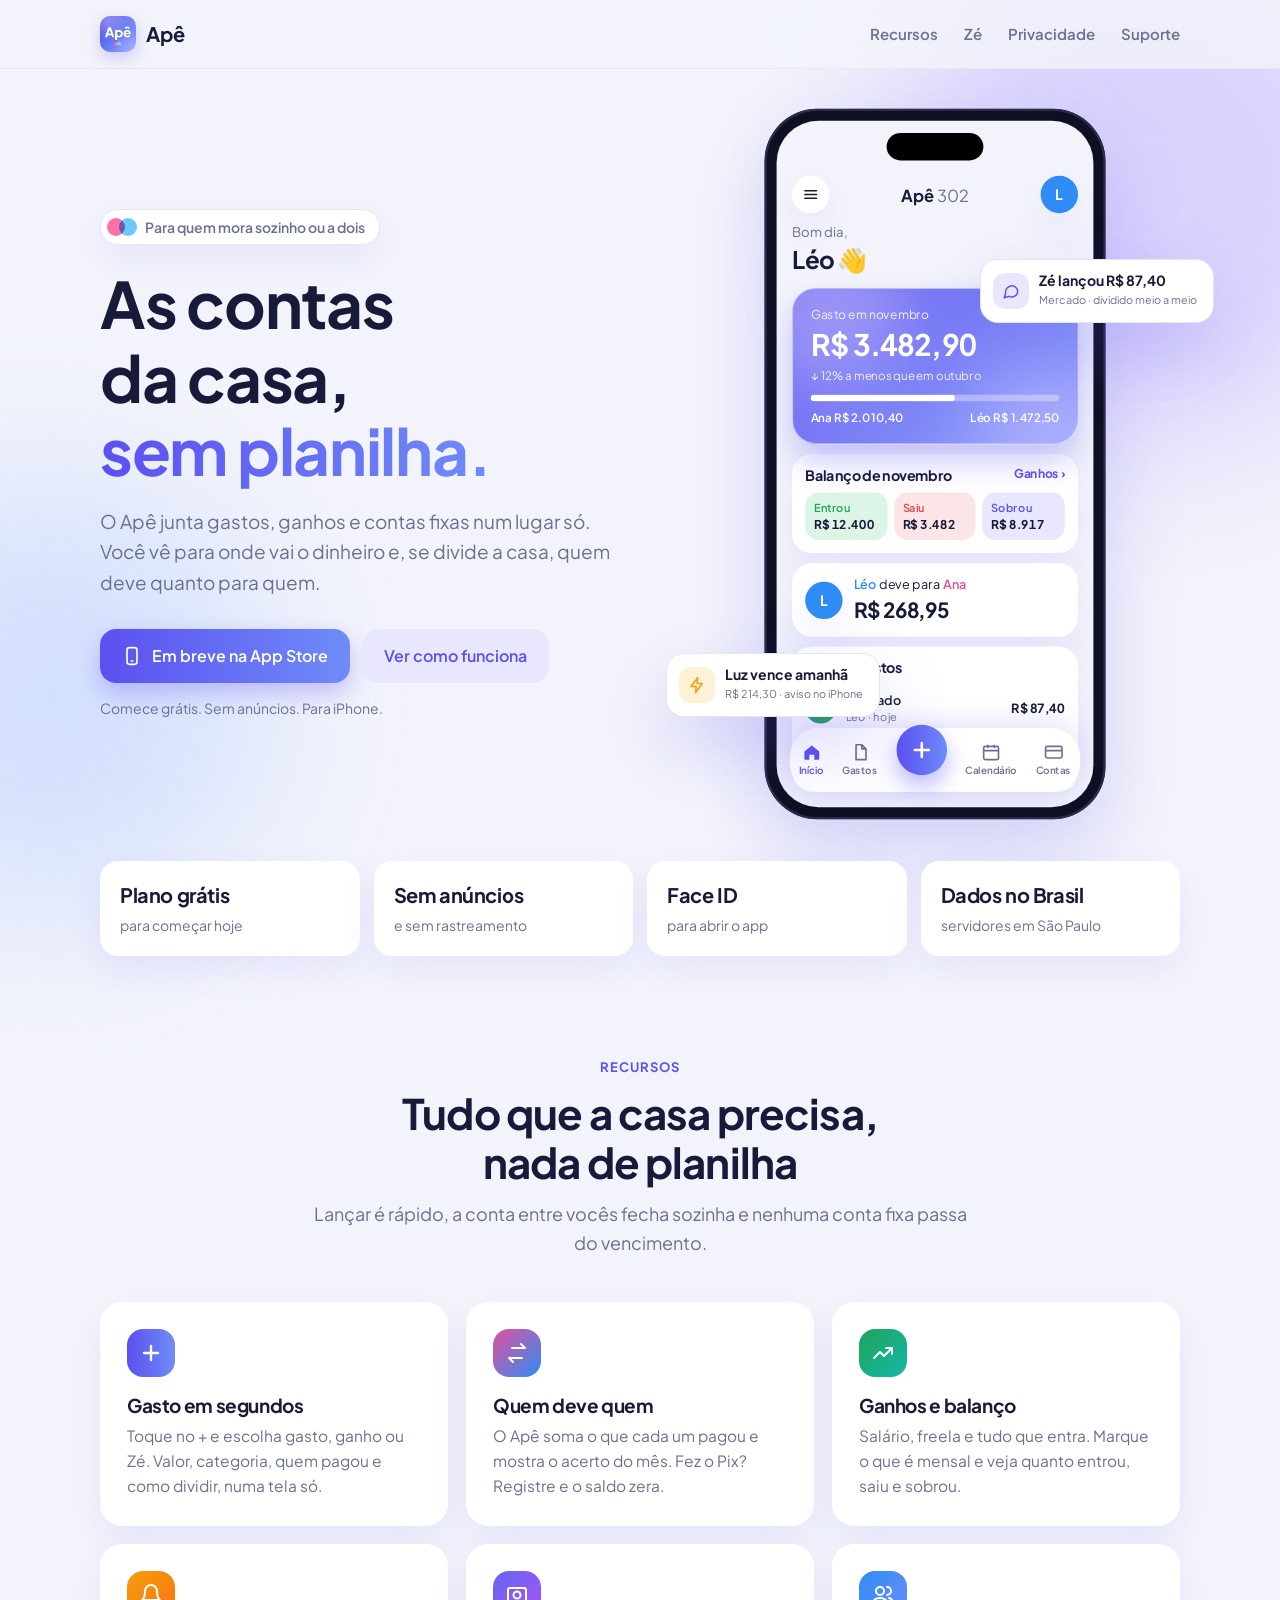
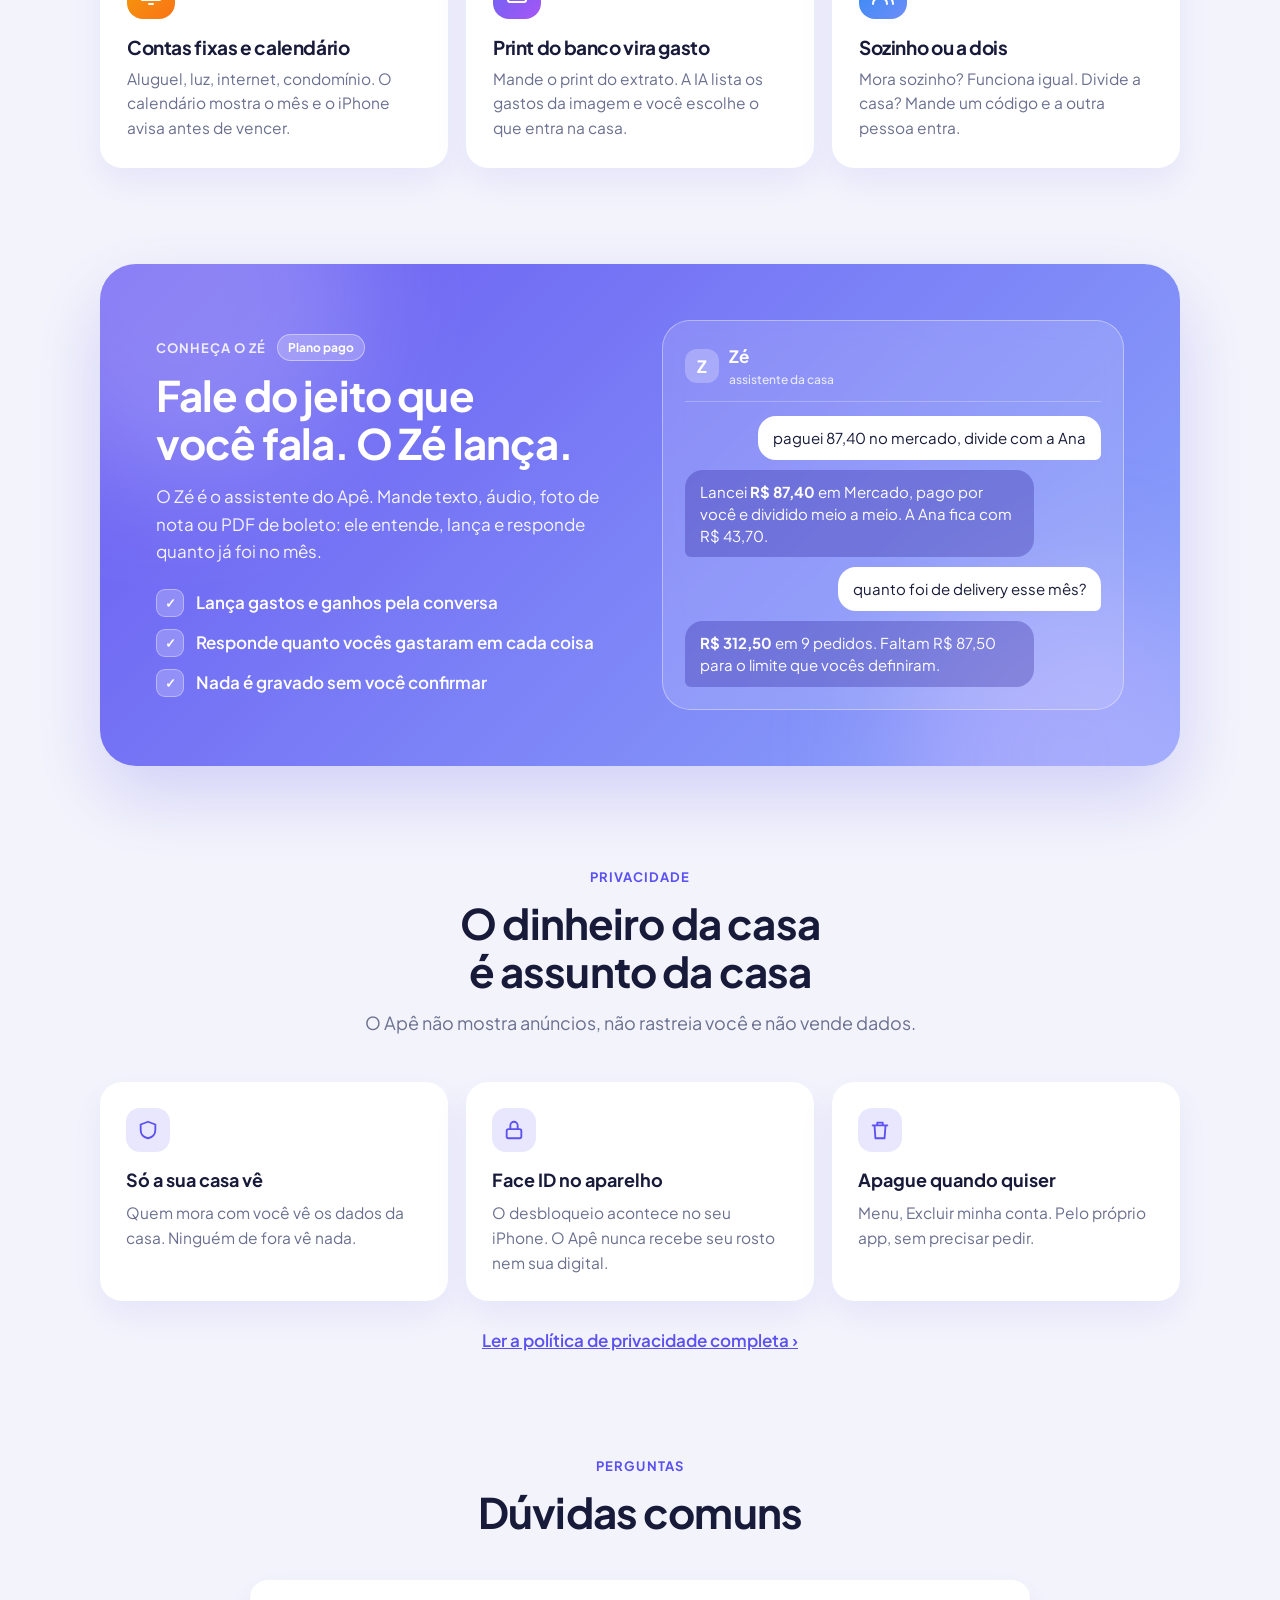
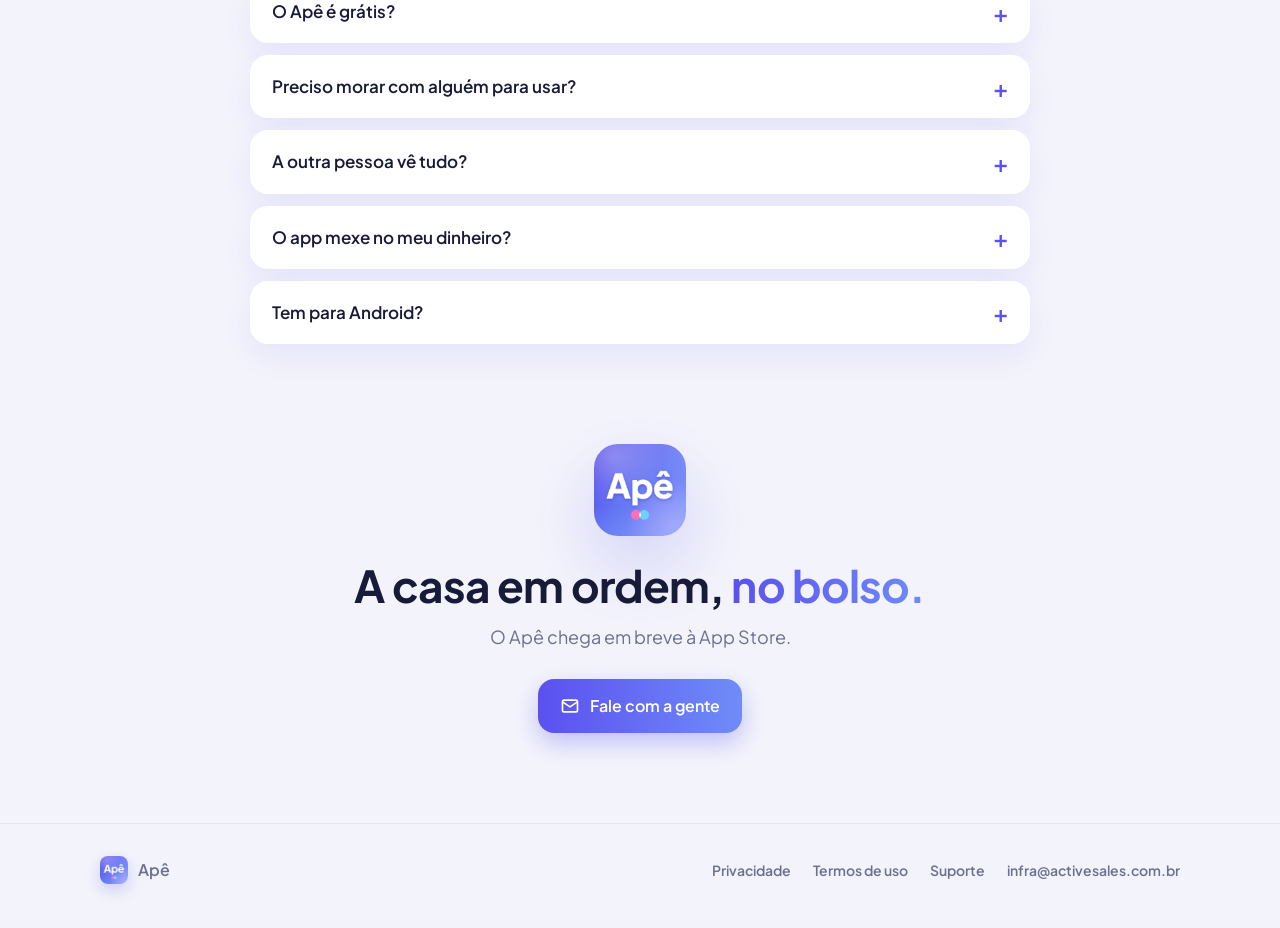
==== commit f5217610: "Plano grátis e plano pago (Zé)" ====
--- a/index.html
+++ b/index.html
@@ -39,7 +39,7 @@
         <span class="botao"><svg viewBox="0 0 24 24" fill="none" stroke="currentColor" stroke-width="2" stroke-linecap="round" stroke-linejoin="round"><rect x="6" y="2" width="12" height="20" rx="3"/><path d="M11 18h2"/></svg>Em breve na App Store</span>
         <a class="botao tonal" href="#recursos">Ver como funciona</a>
       </div>
-      <p class="nota">Grátis. Sem anúncios. Para iPhone.</p>
+      <p class="nota">Comece grátis. Sem anúncios. Para iPhone.</p>
     </div>
 
     <div class="palco" aria-hidden="true">
@@ -119,7 +119,7 @@
 
 <section class="faixa">
   <div class="largura">
-    <div class="item"><b>Grátis</b><span>sem plano pago</span></div>
+    <div class="item"><b>Plano grátis</b><span>para começar hoje</span></div>
     <div class="item"><b>Sem anúncios</b><span>e sem rastreamento</span></div>
     <div class="item"><b>Face ID</b><span>para abrir o app</span></div>
     <div class="item"><b>Dados no Brasil</b><span>servidores em São Paulo</span></div>
@@ -172,7 +172,7 @@
   <div class="largura">
     <div class="ze">
       <div>
-        <span class="etiqueta">Conheça o Zé</span>
+        <span class="etiqueta">Conheça o Zé</span> <span class="selo-pago">Plano pago</span>
         <h2>Fale do jeito que você fala. O Zé lança.</h2>
         <p>O Zé é o assistente do Apê. Mande texto, áudio, foto de nota ou PDF de boleto: ele entende, lança e responde quanto já foi no mês.</p>
         <ul>
@@ -227,7 +227,7 @@
       <h2>Dúvidas comuns</h2>
     </div>
     <div class="perguntas">
-      <details><summary>O Apê é grátis?</summary><p>Sim. Não tem plano pago nem anúncio.</p></details>
+      <details><summary>O Apê é grátis?</summary><p>Tem um plano grátis para organizar gastos, ganhos, contas fixas, calendário e o acerto entre vocês. O Zé, o assistente, faz parte do plano pago. Em nenhum plano tem anúncio.</p></details>
       <details><summary>Preciso morar com alguém para usar?</summary><p>Não. Quem mora sozinho usa para acompanhar gastos, ganhos e contas. Se um dia dividir a casa, é só convidar a pessoa pelo Menu.</p></details>
       <details><summary>A outra pessoa vê tudo?</summary><p>Sim. As duas pessoas da casa veem e editam os mesmos dados da casa. Por isso o acerto entre vocês fecha sem discussão.</p></details>
       <details><summary>O app mexe no meu dinheiro?</summary><p>Não. O Apê não é banco, não se conecta à sua conta e não faz pagamentos. Ele só organiza o que você lança.</p></details>
--- a/estilo.css
+++ b/estilo.css
@@ -216,6 +216,7 @@
 .ze::before { content: ""; position: absolute; width: 380px; height: 380px; border-radius: 50%; background: rgba(255,255,255,.22); filter: blur(60px); top: -160px; left: -120px; z-index: -1; }
 .ze::after { content: ""; position: absolute; width: 340px; height: 340px; border-radius: 50%; background: rgba(195,182,255,.5); filter: blur(60px); bottom: -160px; right: -60px; z-index: -1; }
 .ze .etiqueta { color: #fff; opacity: .85; }
+.selo-pago { display: inline-block; margin-left: 8px; padding: 3px 10px; border-radius: 999px; background: rgba(255,255,255,.22); border: 1px solid rgba(255,255,255,.4); font-size: 12px; font-weight: 700; vertical-align: 1px; }
 .ze h2 { font-size: clamp(30px, 4vw, 42px); margin: 10px 0 16px; }
 .ze p { opacity: .92; font-size: 17px; }
 .ze ul { padding: 0; margin: 24px 0 0; list-style: none; display: grid; gap: 12px; }
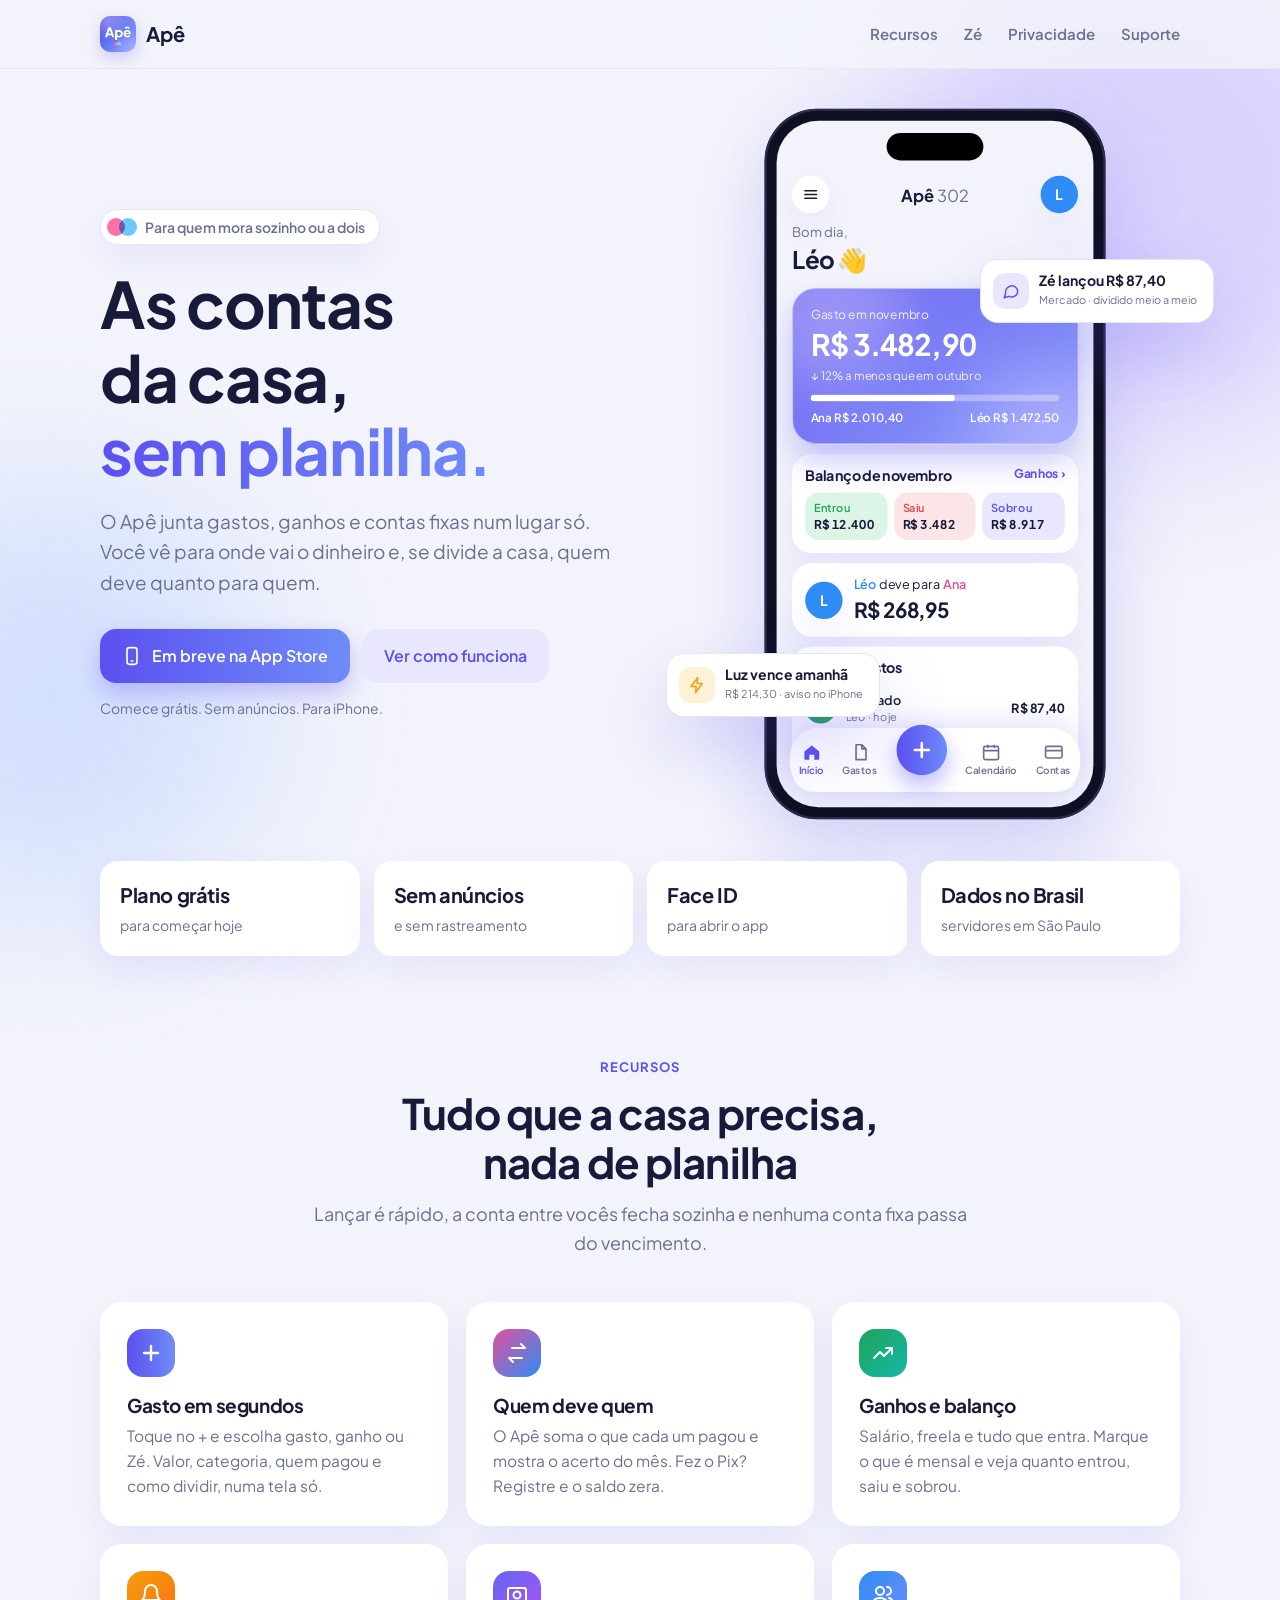
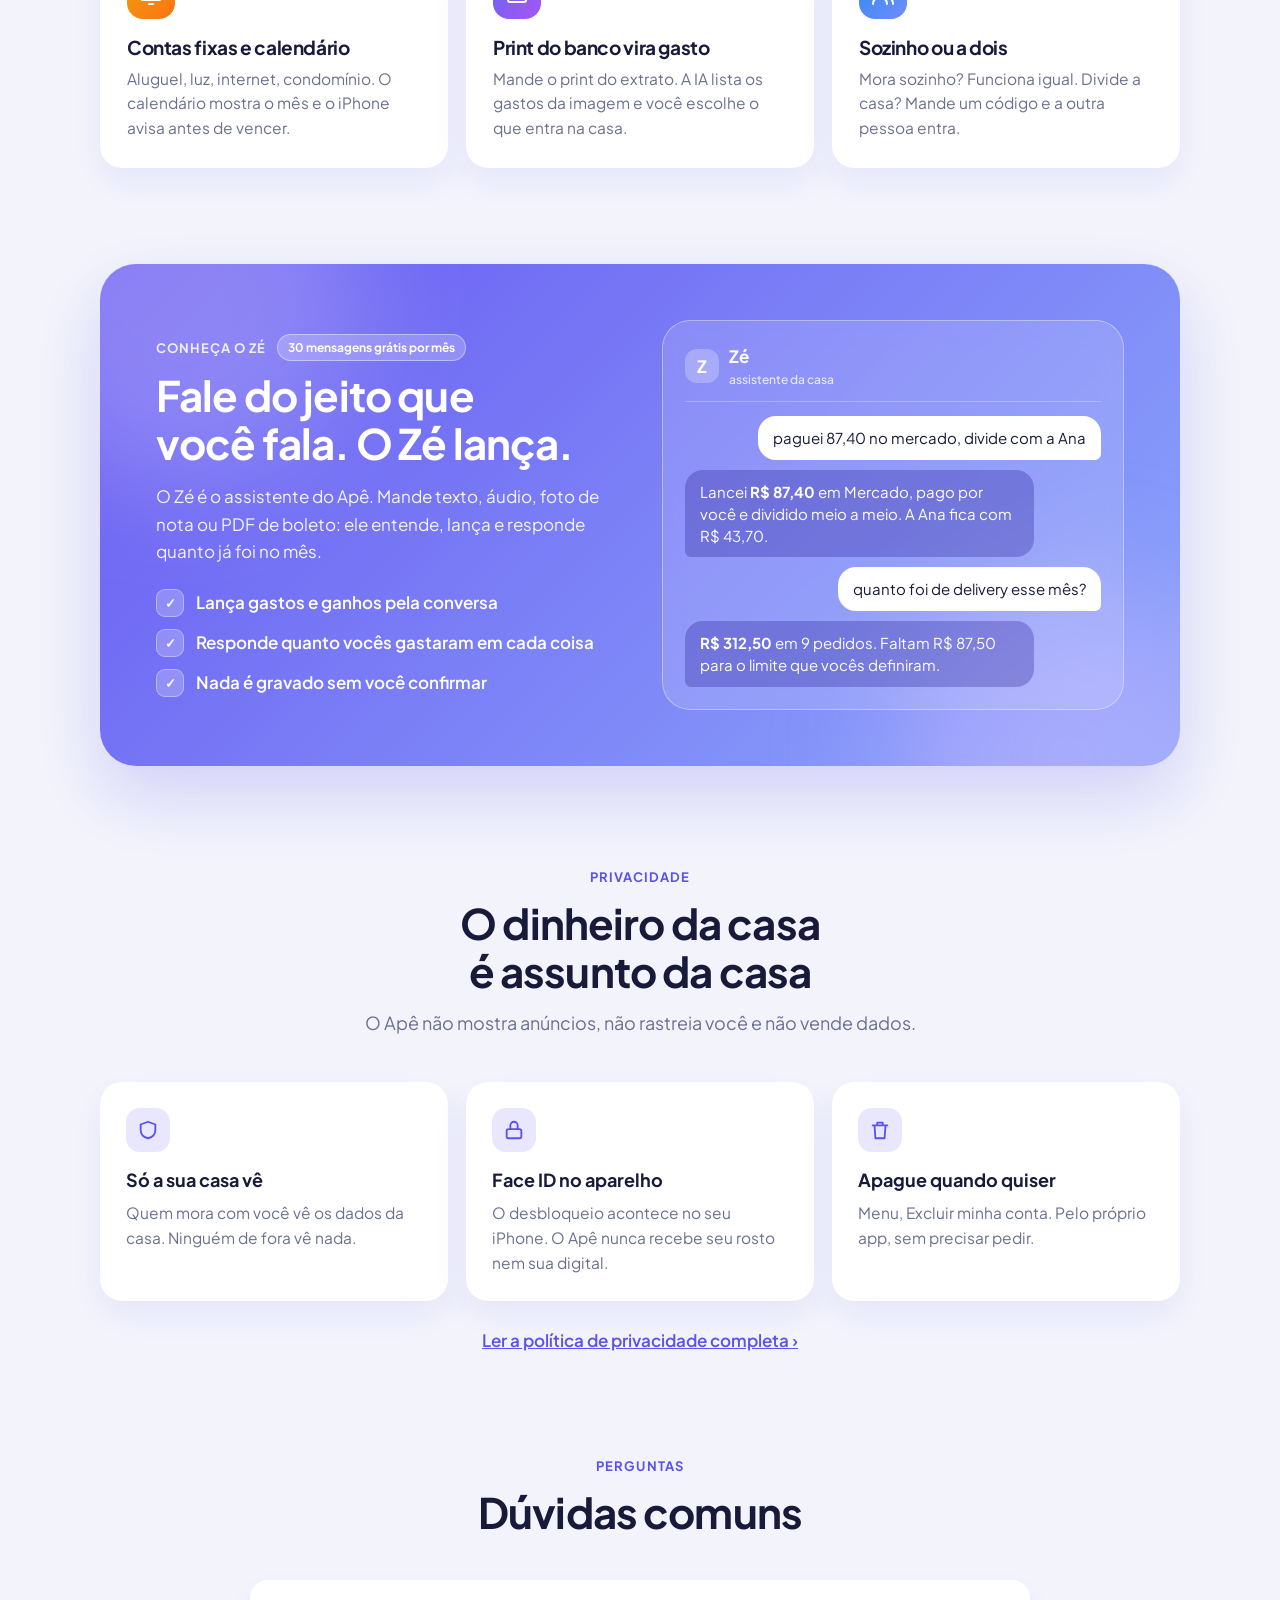
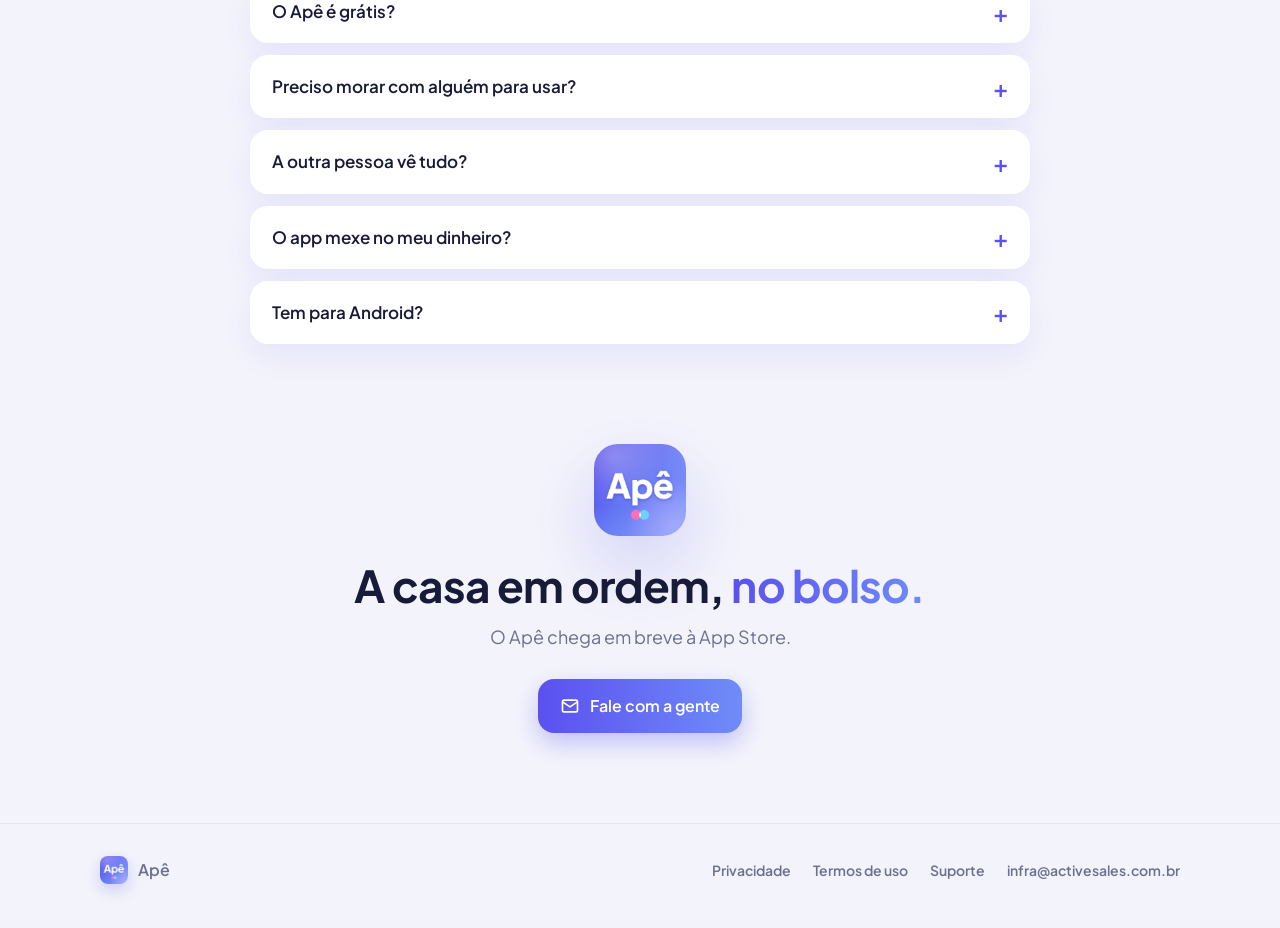
==== commit dee7caa2: "30 mensagens grátis com o Zé por mês; Apê+ R$ 14,90" ====
--- a/index.html
+++ b/index.html
@@ -172,7 +172,7 @@
   <div class="largura">
     <div class="ze">
       <div>
-        <span class="etiqueta">Conheça o Zé</span> <span class="selo-pago">Plano pago</span>
+        <span class="etiqueta">Conheça o Zé</span> <span class="selo-pago">30 mensagens grátis por mês</span>
         <h2>Fale do jeito que você fala. O Zé lança.</h2>
         <p>O Zé é o assistente do Apê. Mande texto, áudio, foto de nota ou PDF de boleto: ele entende, lança e responde quanto já foi no mês.</p>
         <ul>
@@ -227,7 +227,7 @@
       <h2>Dúvidas comuns</h2>
     </div>
     <div class="perguntas">
-      <details><summary>O Apê é grátis?</summary><p>Tem um plano grátis para organizar gastos, ganhos, contas fixas, calendário e o acerto entre vocês. O Zé, o assistente, faz parte do plano pago. Em nenhum plano tem anúncio.</p></details>
+      <details><summary>O Apê é grátis?</summary><p>O plano grátis tem tudo do app e 30 mensagens por mês com o Zé, contadas pela casa. Quer conversar mais? O Apê+ custa R$ 14,90 por mês e libera o Zé para a casa toda. Em nenhum plano tem anúncio.</p></details>
       <details><summary>Preciso morar com alguém para usar?</summary><p>Não. Quem mora sozinho usa para acompanhar gastos, ganhos e contas. Se um dia dividir a casa, é só convidar a pessoa pelo Menu.</p></details>
       <details><summary>A outra pessoa vê tudo?</summary><p>Sim. As duas pessoas da casa veem e editam os mesmos dados da casa. Por isso o acerto entre vocês fecha sem discussão.</p></details>
       <details><summary>O app mexe no meu dinheiro?</summary><p>Não. O Apê não é banco, não se conecta à sua conta e não faz pagamentos. Ele só organiza o que você lança.</p></details>
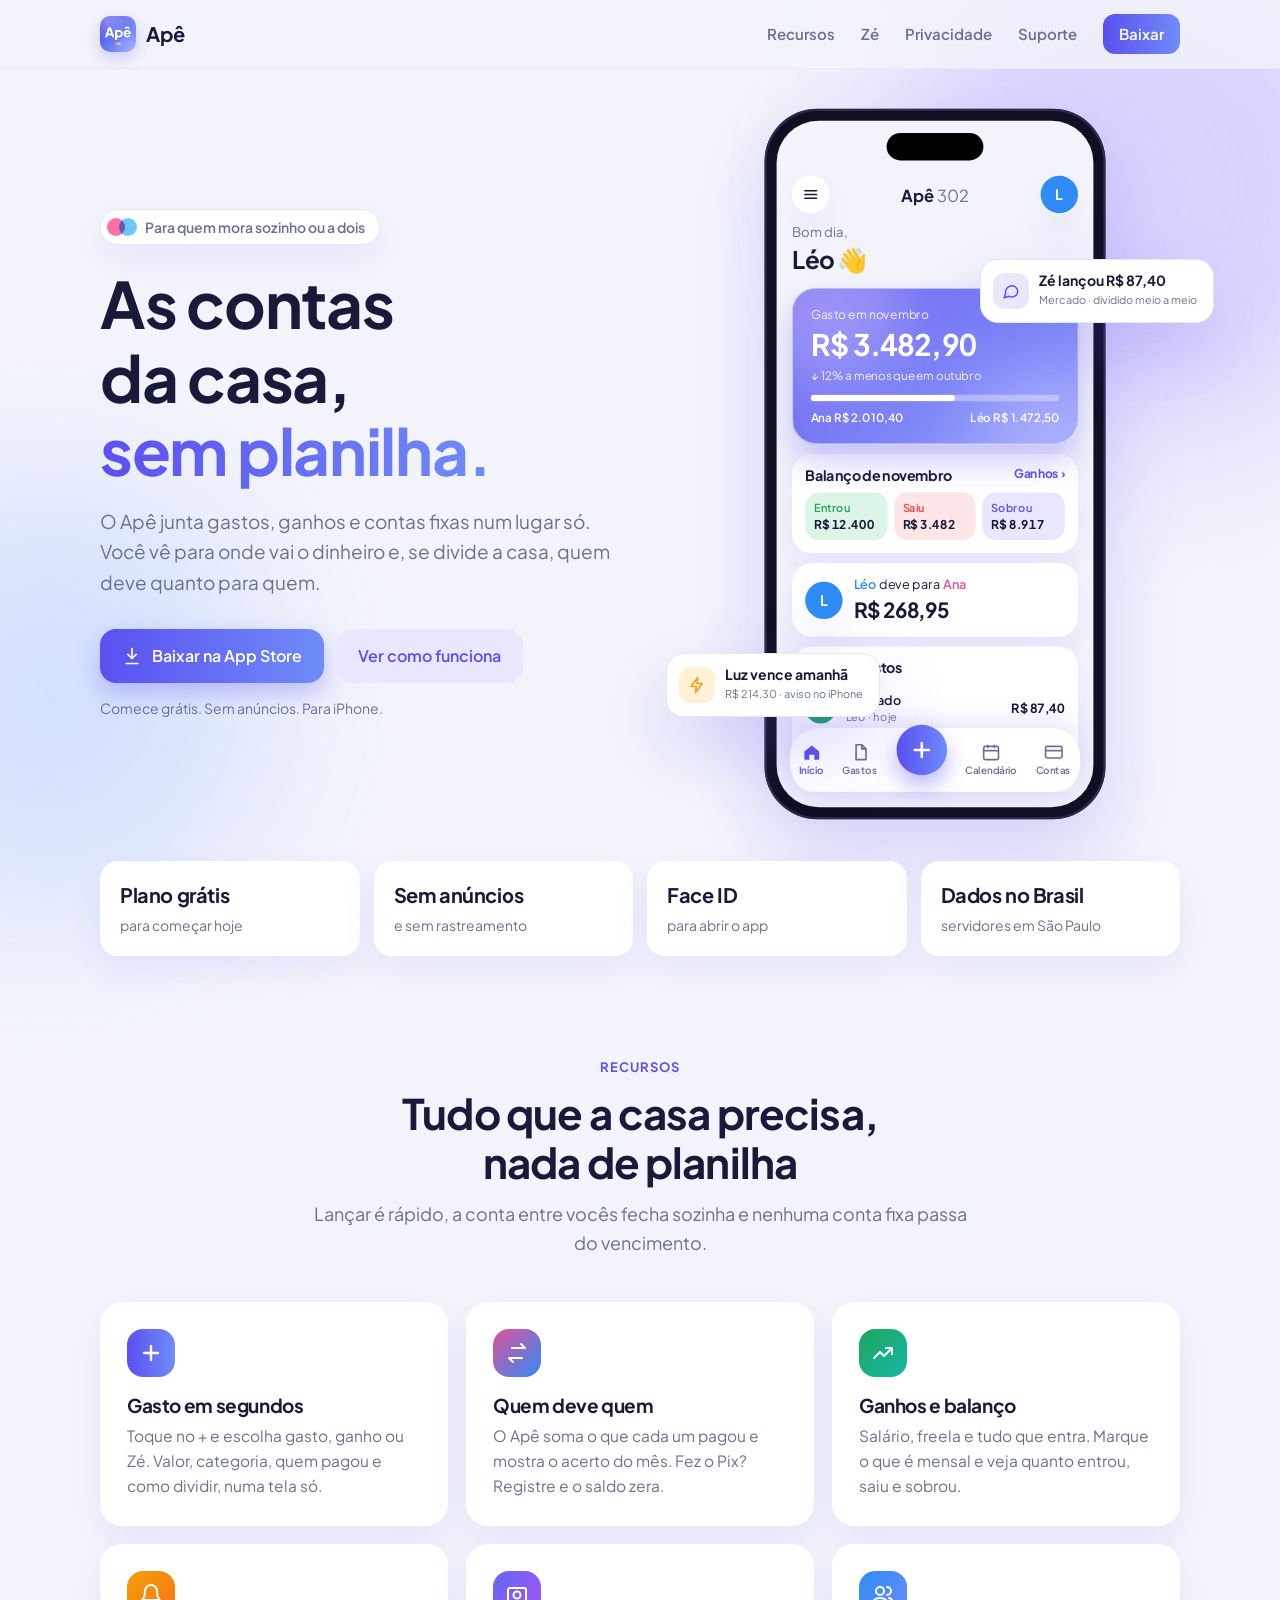
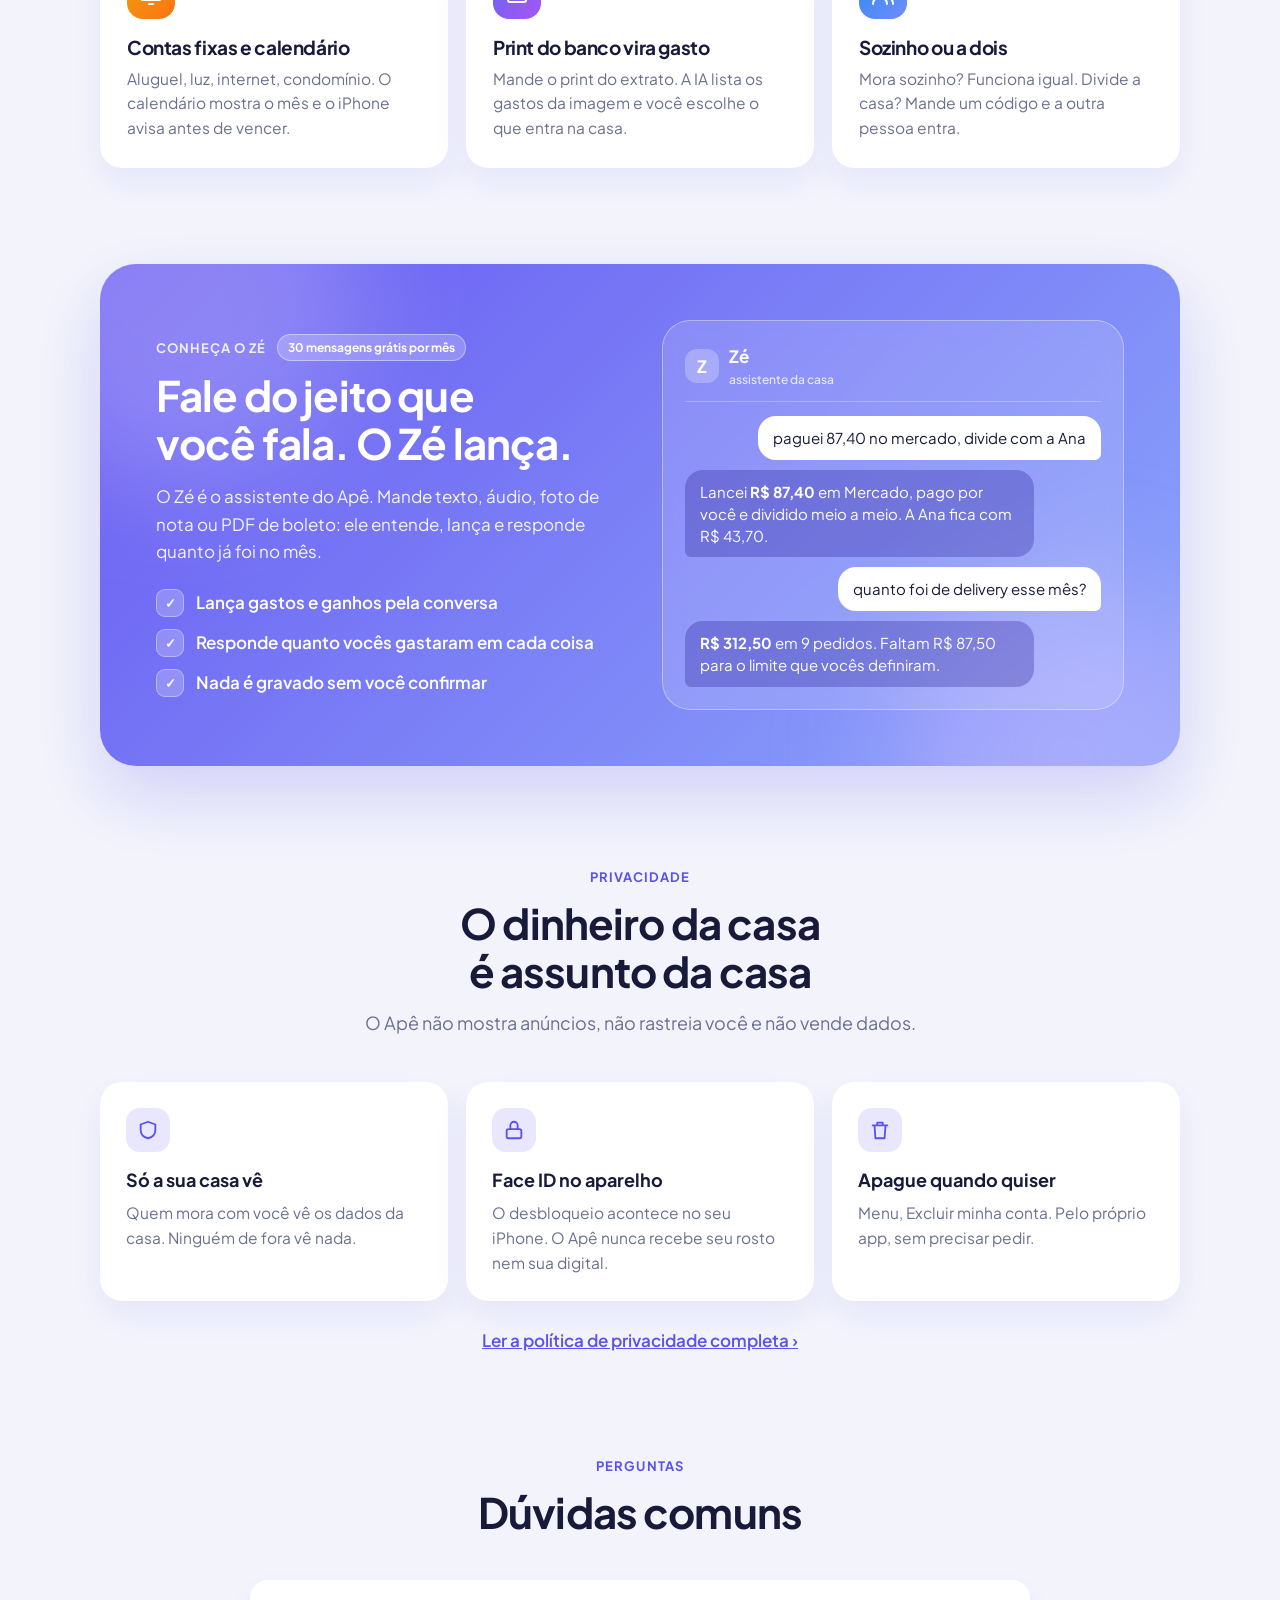
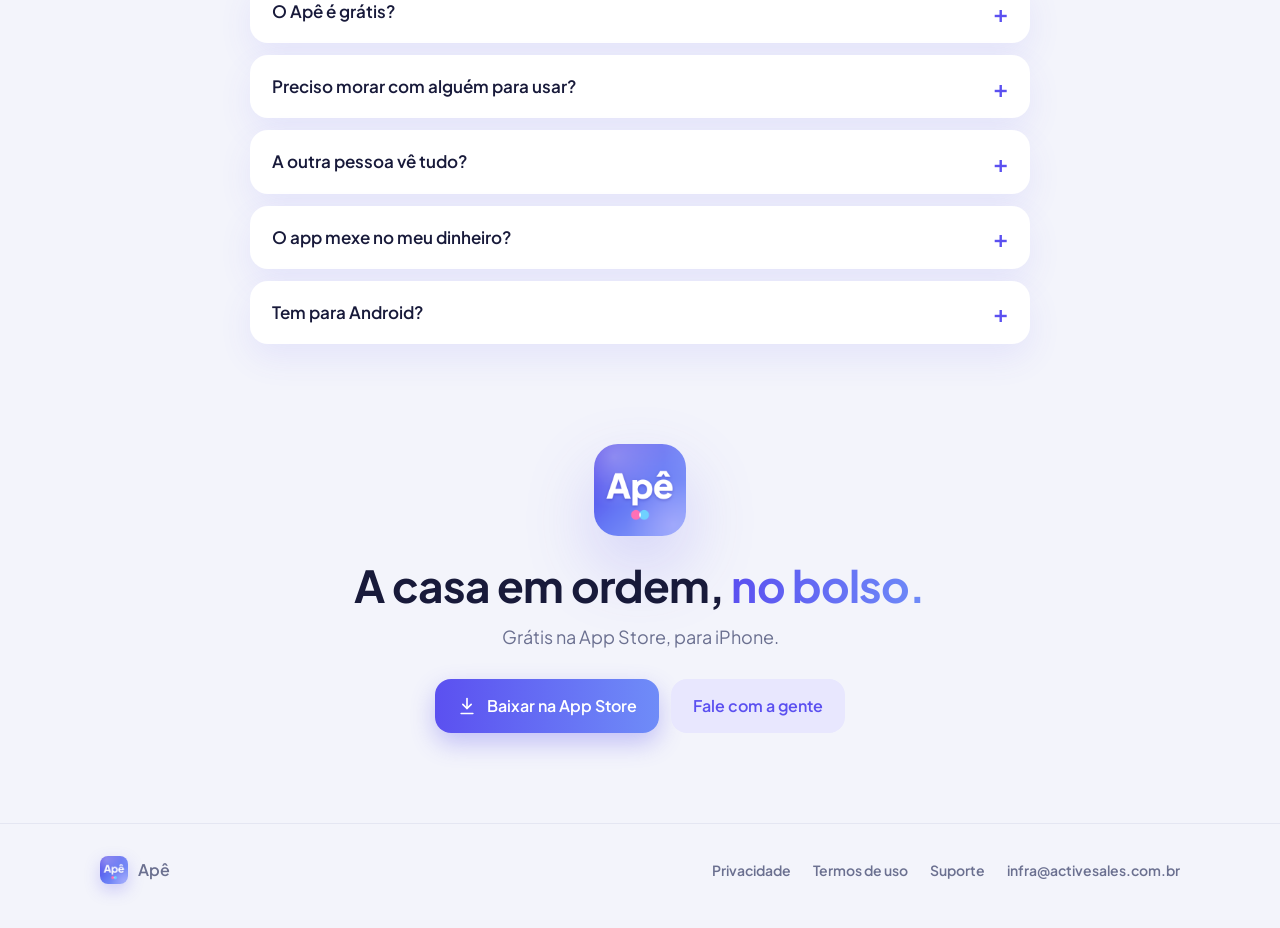
==== commit 47d79b06: "Botão Baixar na App Store Co-Authored-By: Claude Opus 5.5 <noreply@anthropic.com>" ====
--- a/index.html
+++ b/index.html
@@ -24,6 +24,7 @@
       <a class="opcional" href="#ze">Zé</a>
       <a class="opcional" href="#privacidade">Privacidade</a>
       <a href="suporte">Suporte</a>
+      <a class="baixar" href="https://apps.apple.com/br/app/ap%C3%AA-planejamento-de-gastos/id6825476729">Baixar</a>
     </nav>
   </div>
 </header>
@@ -36,7 +37,7 @@
       <h1>As contas da casa, <span class="grad">sem planilha.</span></h1>
       <p class="sub">O Apê junta gastos, ganhos e contas fixas num lugar só. Você vê para onde vai o dinheiro e, se divide a casa, quem deve quanto para quem.</p>
       <div class="acoes">
-        <span class="botao"><svg viewBox="0 0 24 24" fill="none" stroke="currentColor" stroke-width="2" stroke-linecap="round" stroke-linejoin="round"><rect x="6" y="2" width="12" height="20" rx="3"/><path d="M11 18h2"/></svg>Em breve na App Store</span>
+        <a class="botao" href="https://apps.apple.com/br/app/ap%C3%AA-planejamento-de-gastos/id6825476729"><svg viewBox="0 0 24 24" fill="none" stroke="currentColor" stroke-width="2" stroke-linecap="round" stroke-linejoin="round"><path d="M12 3v12"/><path d="m7 10 5 5 5-5"/><path d="M5 21h14"/></svg>Baixar na App Store</a>
         <a class="botao tonal" href="#recursos">Ver como funciona</a>
       </div>
       <p class="nota">Comece grátis. Sem anúncios. Para iPhone.</p>
@@ -240,8 +241,9 @@
   <div class="largura">
     <img src="img/icone.png" alt="Ícone do Apê">
     <h2>A casa em ordem, <span class="grad">no bolso.</span></h2>
-    <p>O Apê chega em breve à App Store.</p>
-    <a class="botao" href="mailto:infra@activesales.com.br"><svg viewBox="0 0 24 24" fill="none" stroke="currentColor" stroke-width="2" stroke-linejoin="round"><rect x="3" y="5" width="18" height="14" rx="2"/><path d="m3 7 9 6 9-6"/></svg>Fale com a gente</a>
+    <p>Grátis na App Store, para iPhone.</p>
+    <div class="acoes centro"><a class="botao" href="https://apps.apple.com/br/app/ap%C3%AA-planejamento-de-gastos/id6825476729"><svg viewBox="0 0 24 24" fill="none" stroke="currentColor" stroke-width="2" stroke-linecap="round" stroke-linejoin="round"><path d="M12 3v12"/><path d="m7 10 5 5 5-5"/><path d="M5 21h14"/></svg>Baixar na App Store</a>
+    <a class="botao tonal" href="mailto:infra@activesales.com.br">Fale com a gente</a></div>
   </div>
 </section>
 </main>
--- a/estilo.css
+++ b/estilo.css
@@ -75,6 +75,9 @@
 }
 .botao.tonal { background: var(--primaria-suave); color: var(--primaria); box-shadow: none; }
 .botao svg { width: 20px; height: 20px; }
+.acoes.centro { justify-content: center; margin-top: 0; }
+.menu a.baixar { color: #fff; background: var(--destaque); padding: 8px 16px; border-radius: 12px; }
+.menu a.baixar:hover { color: #fff; opacity: .9; }
 
 /* Abertura */
 .hero { position: relative; padding: 72px 0 40px; isolation: isolate; }
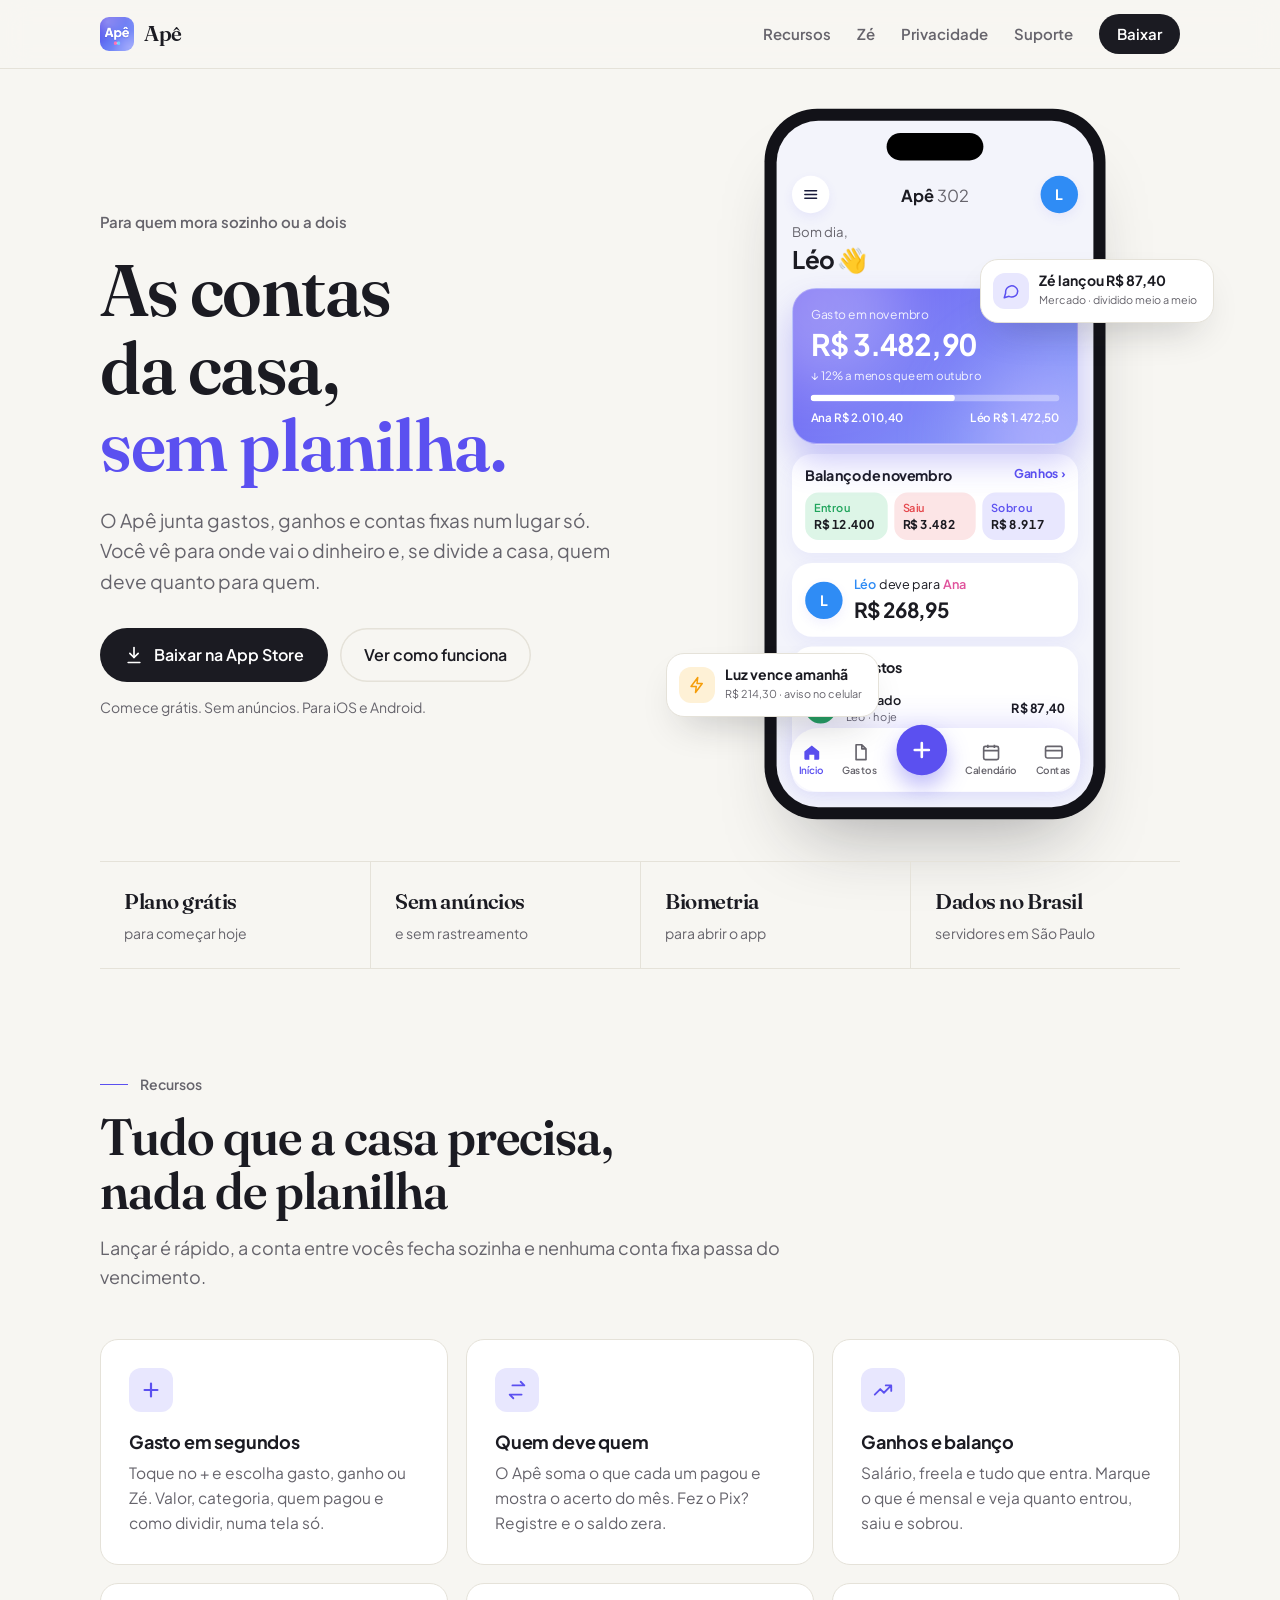
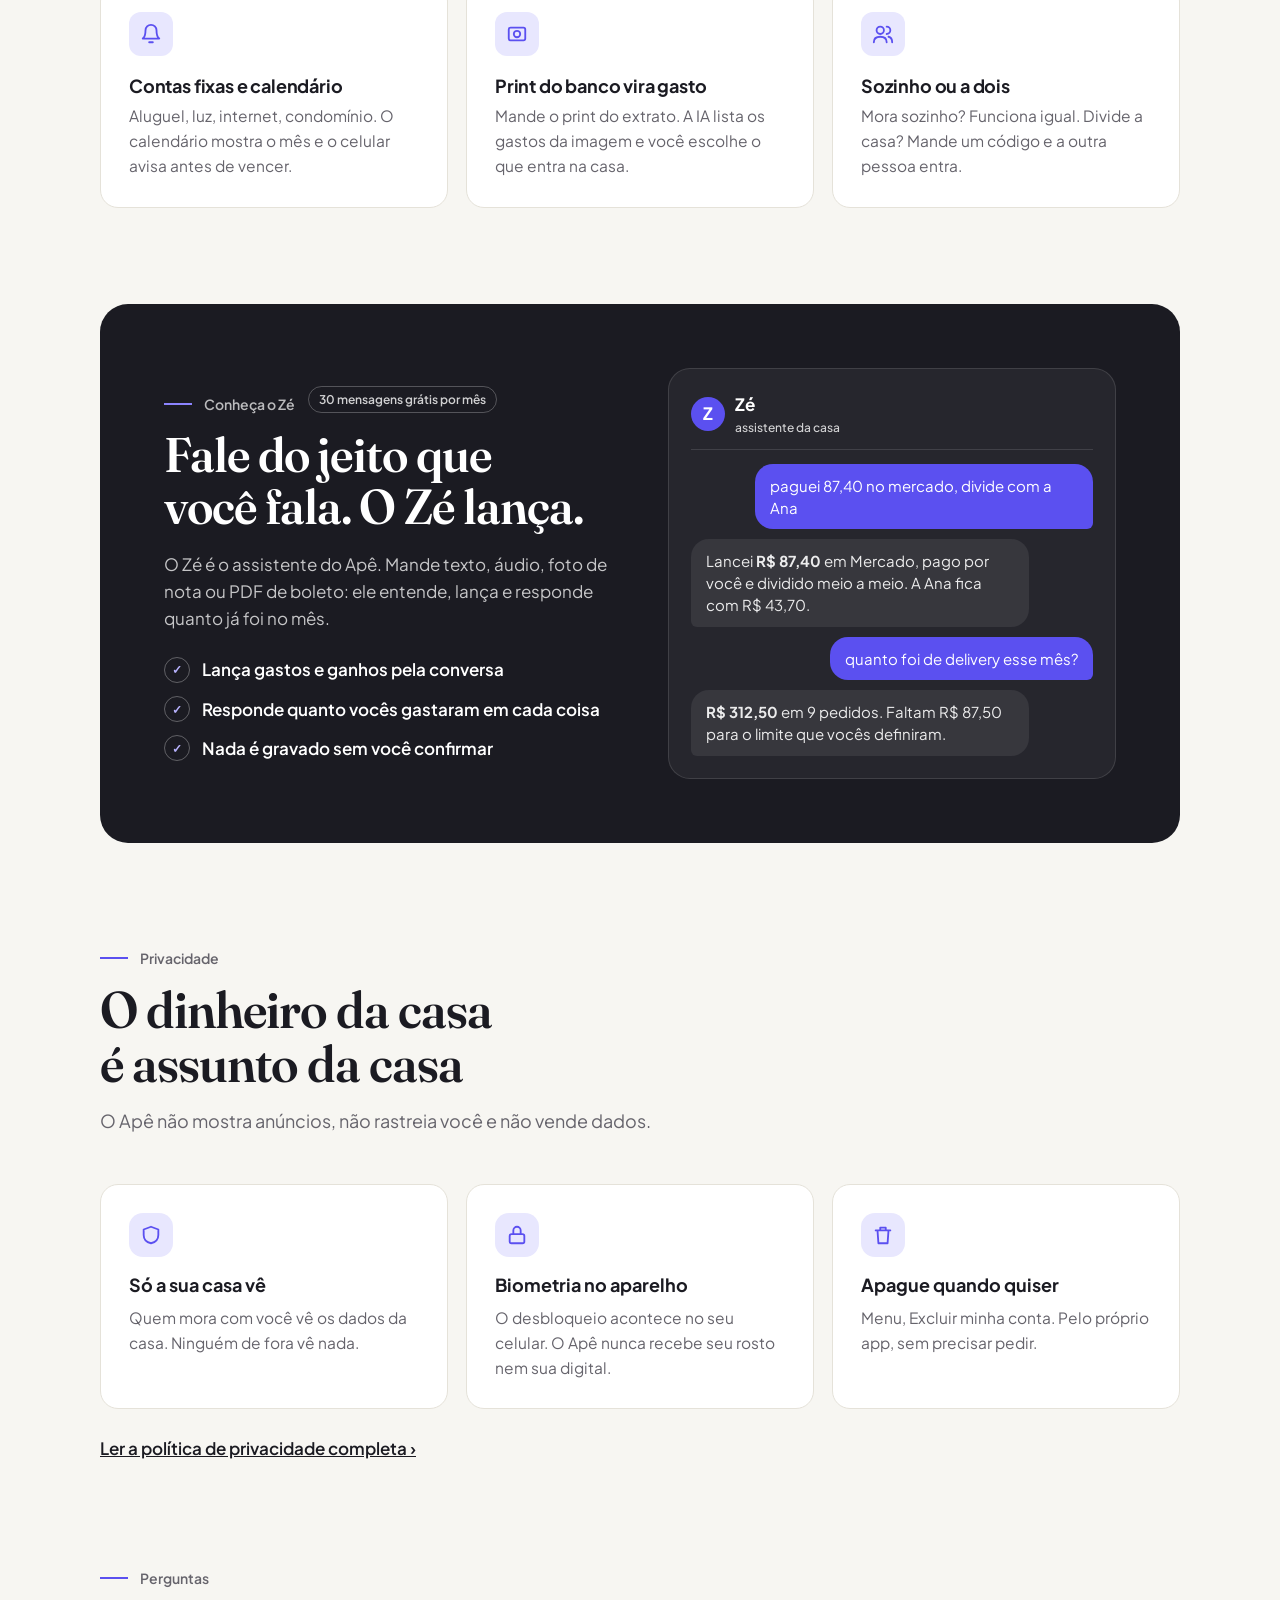
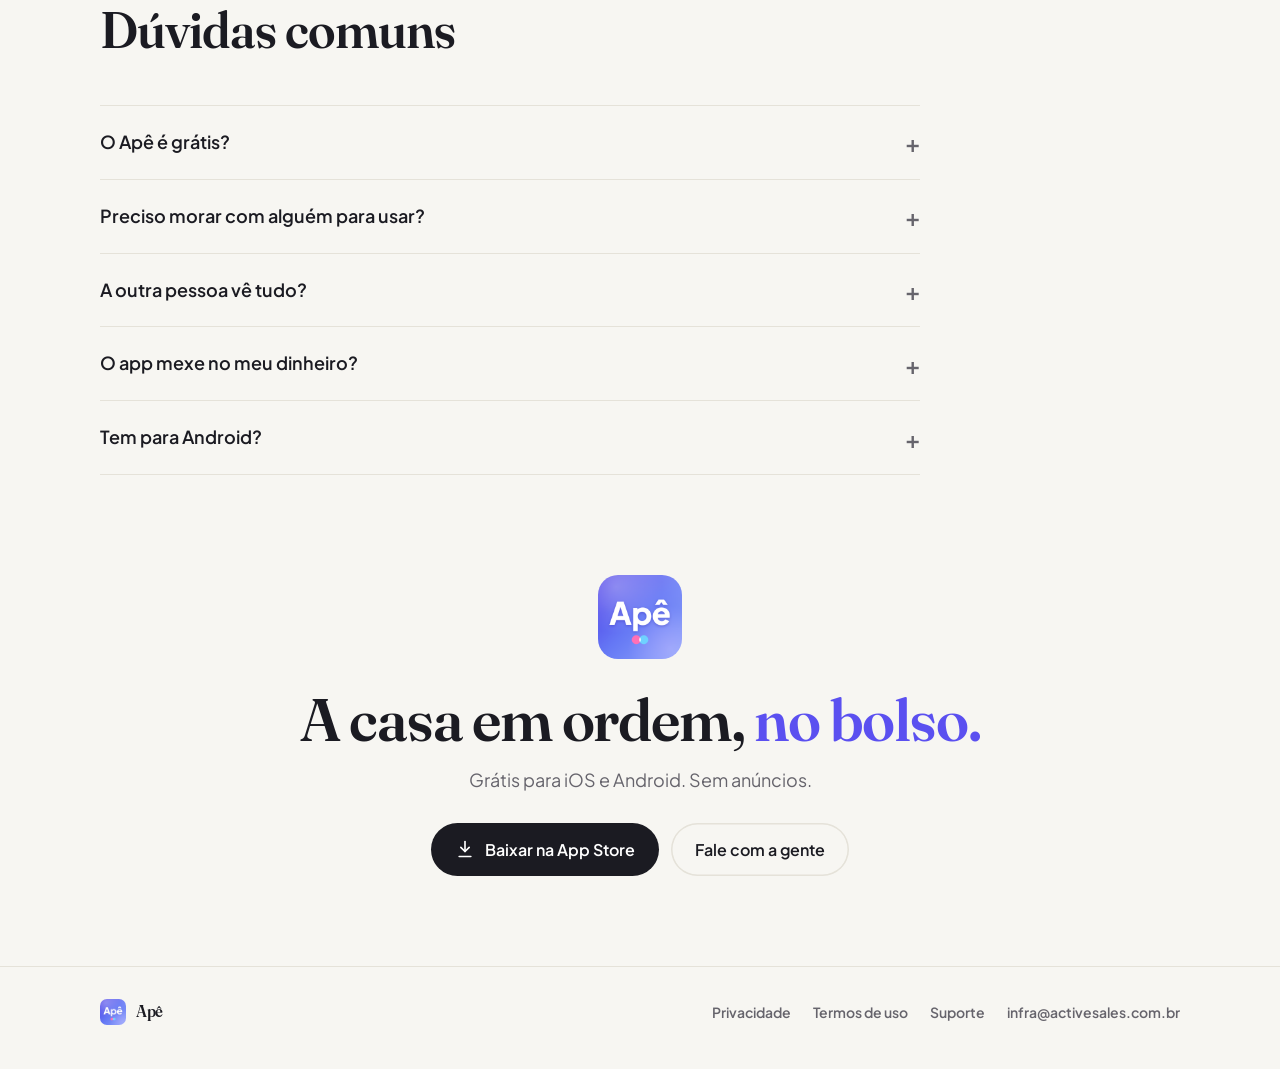
==== commit 8ee9d057: "Visual mais sóbrio no site; iOS e Android no texto Fundo claro, títulos em Fraunces, botões escuros," ====
--- a/index.html
+++ b/index.html
@@ -5,12 +5,13 @@
 <meta name="viewport" content="width=device-width,initial-scale=1">
 <title>Apê · as contas da casa, sem planilha</title>
 <meta name="description" content="O Apê organiza gastos, ganhos e contas fixas da casa. Sozinho ou a dois, você vê para onde vai o dinheiro e quem deve quanto para quem.">
-<meta name="theme-color" content="#F3F4FB">
+<meta name="theme-color" content="#F7F6F2">
 <meta property="og:title" content="Apê · as contas da casa, sem planilha">
 <meta property="og:description" content="Gastos, ganhos e contas da casa num app só. Sozinho ou a dois.">
-<meta property="og:image" content="https://zapmateio.github.io/ape-site/img/icone.png">
+<meta property="og:image" content="https://omeuape.app/img/icone.png">
 <link rel="icon" href="img/favicon.png">
 <link rel="apple-touch-icon" href="img/apple-touch-icon.png">
+<link rel="preload" href="fontes/Fraunces72pt-SemiBold.ttf" as="font" type="font/ttf" crossorigin>
 <link rel="preload" href="fontes/PlusJakartaSans.ttf" as="font" type="font/ttf" crossorigin>
 <link rel="stylesheet" href="estilo.css">
 </head>
@@ -33,20 +34,20 @@
 <section class="hero">
   <div class="largura">
     <div>
-      <span class="selo"><span class="pontos"><i></i><i></i></span>Para quem mora sozinho ou a dois</span>
+      <p class="sobre">Para quem mora sozinho ou a dois</p>
       <h1>As contas da casa, <span class="grad">sem planilha.</span></h1>
       <p class="sub">O Apê junta gastos, ganhos e contas fixas num lugar só. Você vê para onde vai o dinheiro e, se divide a casa, quem deve quanto para quem.</p>
       <div class="acoes">
         <a class="botao" href="https://apps.apple.com/br/app/ap%C3%AA-planejamento-de-gastos/id6825476729"><svg viewBox="0 0 24 24" fill="none" stroke="currentColor" stroke-width="2" stroke-linecap="round" stroke-linejoin="round"><path d="M12 3v12"/><path d="m7 10 5 5 5-5"/><path d="M5 21h14"/></svg>Baixar na App Store</a>
         <a class="botao tonal" href="#recursos">Ver como funciona</a>
       </div>
-      <p class="nota">Comece grátis. Sem anúncios. Para iPhone.</p>
+      <p class="nota">Comece grátis. Sem anúncios. Para iOS e Android.</p>
     </div>
 
     <div class="palco" aria-hidden="true">
       <div class="flutua um">
         <span class="ic" style="background:var(--alerta-suave);color:var(--alerta)"><svg viewBox="0 0 24 24" fill="none" stroke="currentColor" stroke-width="2" stroke-linecap="round" stroke-linejoin="round"><path d="M13 2 4 14h7l-1 8 9-12h-7z"/></svg></span>
-        <span><b>Luz vence amanhã</b><small>R$ 214,30 · aviso no iPhone</small></span>
+        <span><b>Luz vence amanhã</b><small>R$ 214,30 · aviso no celular</small></span>
       </div>
       <div class="flutua dois">
         <span class="ic" style="background:var(--primaria-suave);color:var(--primaria)"><svg viewBox="0 0 24 24" fill="none" stroke="currentColor" stroke-width="2" stroke-linecap="round" stroke-linejoin="round"><path d="M21 12a8 8 0 0 1-11.6 7.1L3 21l1.9-6.4A8 8 0 1 1 21 12z"/></svg></span>
@@ -122,7 +123,7 @@
   <div class="largura">
     <div class="item"><b>Plano grátis</b><span>para começar hoje</span></div>
     <div class="item"><b>Sem anúncios</b><span>e sem rastreamento</span></div>
-    <div class="item"><b>Face ID</b><span>para abrir o app</span></div>
+    <div class="item"><b>Biometria</b><span>para abrir o app</span></div>
     <div class="item"><b>Dados no Brasil</b><span>servidores em São Paulo</span></div>
   </div>
 </section>
@@ -136,32 +137,32 @@
     </div>
     <div class="grade">
       <article class="recurso">
-        <div class="ic" style="background:var(--destaque)"><svg viewBox="0 0 24 24" fill="none" stroke="currentColor" stroke-width="2.4" stroke-linecap="round"><path d="M12 5v14M5 12h14"/></svg></div>
+        <div class="ic"><svg viewBox="0 0 24 24" fill="none" stroke="currentColor" stroke-width="2.4" stroke-linecap="round"><path d="M12 5v14M5 12h14"/></svg></div>
         <h3>Gasto em segundos</h3>
         <p>Toque no + e escolha gasto, ganho ou Zé. Valor, categoria, quem pagou e como dividir, numa tela só.</p>
       </article>
       <article class="recurso">
-        <div class="ic" style="background:linear-gradient(135deg,#E0529C,#2F8CF5)"><svg viewBox="0 0 24 24" fill="none" stroke="currentColor" stroke-width="2" stroke-linecap="round" stroke-linejoin="round"><path d="M7 7h13l-4-4M17 17H4l4 4"/></svg></div>
+        <div class="ic"><svg viewBox="0 0 24 24" fill="none" stroke="currentColor" stroke-width="2" stroke-linecap="round" stroke-linejoin="round"><path d="M7 7h13l-4-4M17 17H4l4 4"/></svg></div>
         <h3>Quem deve quem</h3>
         <p>O Apê soma o que cada um pagou e mostra o acerto do mês. Fez o Pix? Registre e o saldo zera.</p>
       </article>
       <article class="recurso">
-        <div class="ic" style="background:linear-gradient(135deg,#1FA45B,#14B8A6)"><svg viewBox="0 0 24 24" fill="none" stroke="currentColor" stroke-width="2" stroke-linecap="round" stroke-linejoin="round"><path d="M3 17l6-6 4 4 8-8M15 7h6v6"/></svg></div>
+        <div class="ic"><svg viewBox="0 0 24 24" fill="none" stroke="currentColor" stroke-width="2" stroke-linecap="round" stroke-linejoin="round"><path d="M3 17l6-6 4 4 8-8M15 7h6v6"/></svg></div>
         <h3>Ganhos e balanço</h3>
         <p>Salário, freela e tudo que entra. Marque o que é mensal e veja quanto entrou, saiu e sobrou.</p>
       </article>
       <article class="recurso">
-        <div class="ic" style="background:linear-gradient(135deg,#F59E0B,#F97316)"><svg viewBox="0 0 24 24" fill="none" stroke="currentColor" stroke-width="2" stroke-linecap="round" stroke-linejoin="round"><path d="M6 8a6 6 0 0 1 12 0c0 7 3 9 3 9H3s3-2 3-9M10 21h4"/></svg></div>
+        <div class="ic"><svg viewBox="0 0 24 24" fill="none" stroke="currentColor" stroke-width="2" stroke-linecap="round" stroke-linejoin="round"><path d="M6 8a6 6 0 0 1 12 0c0 7 3 9 3 9H3s3-2 3-9M10 21h4"/></svg></div>
         <h3>Contas fixas e calendário</h3>
-        <p>Aluguel, luz, internet, condomínio. O calendário mostra o mês e o iPhone avisa antes de vencer.</p>
-      </article>
-      <article class="recurso">
-        <div class="ic" style="background:linear-gradient(135deg,#6366F1,#A855F7)"><svg viewBox="0 0 24 24" fill="none" stroke="currentColor" stroke-width="2" stroke-linecap="round" stroke-linejoin="round"><rect x="3" y="5" width="18" height="14" rx="2"/><circle cx="12" cy="12" r="3.5"/></svg></div>
+        <p>Aluguel, luz, internet, condomínio. O calendário mostra o mês e o celular avisa antes de vencer.</p>
+      </article>
+      <article class="recurso">
+        <div class="ic"><svg viewBox="0 0 24 24" fill="none" stroke="currentColor" stroke-width="2" stroke-linecap="round" stroke-linejoin="round"><rect x="3" y="5" width="18" height="14" rx="2"/><circle cx="12" cy="12" r="3.5"/></svg></div>
         <h3>Print do banco vira gasto</h3>
         <p>Mande o print do extrato. A IA lista os gastos da imagem e você escolhe o que entra na casa.</p>
       </article>
       <article class="recurso">
-        <div class="ic" style="background:linear-gradient(135deg,#2F8CF5,#6F8CF8)"><svg viewBox="0 0 24 24" fill="none" stroke="currentColor" stroke-width="2" stroke-linecap="round" stroke-linejoin="round"><circle cx="9" cy="8" r="4"/><path d="M2 21c0-4 3-6 7-6s7 2 7 6M16 4a4 4 0 0 1 0 8M18 15c2.5.6 4 2.5 4 6"/></svg></div>
+        <div class="ic"><svg viewBox="0 0 24 24" fill="none" stroke="currentColor" stroke-width="2" stroke-linecap="round" stroke-linejoin="round"><circle cx="9" cy="8" r="4"/><path d="M2 21c0-4 3-6 7-6s7 2 7 6M16 4a4 4 0 0 1 0 8M18 15c2.5.6 4 2.5 4 6"/></svg></div>
         <h3>Sozinho ou a dois</h3>
         <p>Mora sozinho? Funciona igual. Divide a casa? Mande um código e a outra pessoa entra.</p>
       </article>
@@ -208,8 +209,8 @@
       </div>
       <div class="item">
         <span class="ic"><svg viewBox="0 0 24 24" fill="none" stroke="currentColor" stroke-width="2" stroke-linecap="round"><rect x="4" y="11" width="16" height="10" rx="2"/><path d="M8 11V7a4 4 0 0 1 8 0v4"/></svg></span>
-        <b>Face ID no aparelho</b>
-        <p>O desbloqueio acontece no seu iPhone. O Apê nunca recebe seu rosto nem sua digital.</p>
+        <b>Biometria no aparelho</b>
+        <p>O desbloqueio acontece no seu celular. O Apê nunca recebe seu rosto nem sua digital.</p>
       </div>
       <div class="item">
         <span class="ic"><svg viewBox="0 0 24 24" fill="none" stroke="currentColor" stroke-width="2" stroke-linecap="round" stroke-linejoin="round"><path d="M4 7h16M9 7V4h6v3M6 7l1 14h10l1-14"/></svg></span>
@@ -217,7 +218,7 @@
         <p>Menu, Excluir minha conta. Pelo próprio app, sem precisar pedir.</p>
       </div>
     </div>
-    <p style="text-align:center;margin-top:26px"><a href="privacidade" style="font-weight:600">Ler a política de privacidade completa ›</a></p>
+    <p style="margin-top:26px"><a href="privacidade" style="font-weight:600;color:var(--tinta)">Ler a política de privacidade completa ›</a></p>
   </div>
 </section>
 
@@ -232,7 +233,7 @@
       <details><summary>Preciso morar com alguém para usar?</summary><p>Não. Quem mora sozinho usa para acompanhar gastos, ganhos e contas. Se um dia dividir a casa, é só convidar a pessoa pelo Menu.</p></details>
       <details><summary>A outra pessoa vê tudo?</summary><p>Sim. As duas pessoas da casa veem e editam os mesmos dados da casa. Por isso o acerto entre vocês fecha sem discussão.</p></details>
       <details><summary>O app mexe no meu dinheiro?</summary><p>Não. O Apê não é banco, não se conecta à sua conta e não faz pagamentos. Ele só organiza o que você lança.</p></details>
-      <details><summary>Tem para Android?</summary><p>Por enquanto, só para iPhone.</p></details>
+      <details><summary>Tem para Android?</summary><p>Sim. O Apê está disponível para iOS e Android.</p></details>
     </div>
   </div>
 </section>
@@ -241,7 +242,7 @@
   <div class="largura">
     <img src="img/icone.png" alt="Ícone do Apê">
     <h2>A casa em ordem, <span class="grad">no bolso.</span></h2>
-    <p>Grátis na App Store, para iPhone.</p>
+    <p>Grátis para iOS e Android. Sem anúncios.</p>
     <div class="acoes centro"><a class="botao" href="https://apps.apple.com/br/app/ap%C3%AA-planejamento-de-gastos/id6825476729"><svg viewBox="0 0 24 24" fill="none" stroke="currentColor" stroke-width="2" stroke-linecap="round" stroke-linejoin="round"><path d="M12 3v12"/><path d="m7 10 5 5 5-5"/><path d="M5 21h14"/></svg>Baixar na App Store</a>
     <a class="botao tonal" href="mailto:infra@activesales.com.br">Fale com a gente</a></div>
   </div>
--- a/estilo.css
+++ b/estilo.css
@@ -1,4 +1,10 @@
-/* Site do Apê: mesmas cores e fonte do app (ios/ApeKit/Sources/ApeUI/Design.swift). */
+/* Site do Apê: mesmas cores e fontes do app (ios/ApeKit/Sources/ApeUI/Design.swift). */
+@font-face {
+  font-family: "Fraunces";
+  src: url("fontes/Fraunces72pt-SemiBold.ttf") format("truetype");
+  font-weight: 600;
+  font-display: swap;
+}
 @font-face {
   font-family: "Jakarta";
   src: url("fontes/PlusJakartaSans.ttf") format("truetype");
@@ -7,12 +13,12 @@
 }
 
 :root {
-  --fundo: #F3F4FB;
+  --fundo: #F7F6F2;
   --cartao: #FFFFFF;
-  --linha: #E4E6F2;
+  --linha: #E5E2D9;
   --trilho: #ECEEF8;
-  --tinta: #181A3A;
-  --suave: #6B7090;
+  --tinta: #1B1B22;
+  --suave: #66646C;
   --primaria: #5B50F0;
   --primaria-suave: #E8E7FE;
   --azul: #6F8CF8;
@@ -26,11 +32,12 @@
   --ruim-suave: #FCE5E6;
   --alerta: #F59E0B;
   --alerta-suave: #FEF1D6;
-  --destaque: linear-gradient(90deg, #5B50F0, #6F8CF8);
+  --destaque: #5B50F0;
   --vidro: linear-gradient(135deg, #6A5BF2, #8CA6FB);
-  --sombra: 0 14px 34px rgba(91, 80, 240, .09);
-  --sombra-forte: 0 30px 70px rgba(91, 80, 240, .22);
-  --raio: 22px;
+  --sombra: 0 1px 2px rgba(27, 27, 34, .04);
+  --sombra-forte: 0 40px 70px -34px rgba(27, 27, 34, .38);
+  --serifa: "Fraunces", Georgia, "Times New Roman", serif;
+  --raio: 18px;
 }
 
 * { box-sizing: border-box; }
@@ -47,6 +54,7 @@
 a { color: var(--primaria); }
 h1, h2, h3, h4 { font-weight: 700; letter-spacing: -0.02em; line-height: 1.15; margin: 0; text-wrap: balance; }
 p { margin: 0; }
+h1, h2 { font-family: var(--serifa); font-weight: 600; line-height: 1.08; }
 
 .largura { max-width: 1120px; margin: 0 auto; padding: 0 20px; }
 
@@ -55,49 +63,39 @@
   position: sticky; top: 0; z-index: 10;
   backdrop-filter: saturate(1.4) blur(14px);
   -webkit-backdrop-filter: saturate(1.4) blur(14px);
-  background: rgba(243, 244, 251, .8);
-  border-bottom: 1px solid rgba(228, 230, 242, .7);
+  background: rgba(247, 246, 242, .88);
+  border-bottom: 1px solid var(--linha);
 }
 .topo .largura { display: flex; align-items: center; justify-content: space-between; height: 68px; }
 .marca { display: flex; align-items: center; gap: 10px; text-decoration: none; color: var(--tinta); font-weight: 700; font-size: 20px; }
-.marca img { width: 36px; height: 36px; border-radius: 10px; box-shadow: 0 6px 16px rgba(91, 80, 240, .25); }
+.marca img { width: 34px; height: 34px; border-radius: 9px; }
+.marca { font-family: var(--serifa); font-weight: 600; font-size: 22px; letter-spacing: -0.02em; }
 .menu { display: flex; gap: 26px; align-items: center; }
 .menu a { color: var(--suave); text-decoration: none; font-size: 15px; font-weight: 600; }
-.menu a:hover { color: var(--primaria); }
+.menu a:hover { color: var(--tinta); }
 
 /* Botões */
 .botao {
   display: inline-flex; align-items: center; gap: 10px;
-  padding: 14px 22px; border-radius: 16px;
+  padding: 14px 24px; border-radius: 999px;
   font-weight: 600; font-size: 16px; text-decoration: none;
-  background: var(--destaque); color: #fff;
-  box-shadow: 0 10px 24px rgba(91, 80, 240, .32);
-}
-.botao.tonal { background: var(--primaria-suave); color: var(--primaria); box-shadow: none; }
+  background: var(--tinta); color: #fff;
+  transition: background .2s;
+}
+.botao:hover { background: #35353f; }
+.botao.tonal { background: transparent; color: var(--tinta); box-shadow: inset 0 0 0 1.5px var(--linha); }
+.botao.tonal:hover { box-shadow: inset 0 0 0 1.5px var(--tinta); background: transparent; }
 .botao svg { width: 20px; height: 20px; }
 .acoes.centro { justify-content: center; margin-top: 0; }
-.menu a.baixar { color: #fff; background: var(--destaque); padding: 8px 16px; border-radius: 12px; }
+.menu a.baixar { color: #fff; background: var(--tinta); padding: 8px 18px; border-radius: 999px; }
 .menu a.baixar:hover { color: #fff; opacity: .9; }
 
 /* Abertura */
 .hero { position: relative; padding: 72px 0 40px; isolation: isolate; }
-.hero::before, .hero::after { content: ""; position: absolute; border-radius: 50%; filter: blur(80px); z-index: -1; }
-.hero::before { width: 520px; height: 520px; background: #C3B6FF; opacity: .55; top: -140px; right: -120px; }
-.hero::after { width: 420px; height: 420px; background: #BFD3FF; opacity: .6; bottom: -80px; left: -160px; }
 .hero .largura { display: grid; grid-template-columns: 1.05fr .95fr; gap: 48px; align-items: center; }
-.selo {
-  display: inline-flex; align-items: center; gap: 8px;
-  background: var(--cartao); border: 1px solid var(--linha);
-  padding: 6px 14px 6px 6px; border-radius: 999px;
-  font-size: 14px; font-weight: 600; color: var(--suave);
-  box-shadow: var(--sombra);
-}
-.selo .pontos { display: flex; }
-.selo .pontos i { width: 18px; height: 18px; border-radius: 50%; display: block; }
-.selo .pontos i:first-child { background: #FF6FA8; }
-.selo .pontos i:last-child { background: #6CC8FF; margin-left: -6px; mix-blend-mode: multiply; }
-.hero h1 { font-size: clamp(40px, 5.6vw, 64px); margin: 22px 0 18px; }
-.grad { background: var(--destaque); -webkit-background-clip: text; background-clip: text; color: transparent; }
+.sobre { font-size: 15px; font-weight: 600; color: var(--suave); }
+.hero h1 { font-size: clamp(44px, 6vw, 72px); margin: 18px 0 20px; }
+.grad { color: var(--primaria); }
 .hero .sub { font-size: 19px; color: var(--suave); max-width: 520px; }
 .acoes { display: flex; gap: 12px; flex-wrap: wrap; margin-top: 32px; }
 .nota { margin-top: 14px; font-size: 14px; color: var(--suave); }
@@ -106,17 +104,17 @@
 .palco { position: relative; display: flex; justify-content: center; text-align: left; }
 .celular {
   width: min(310px, 100%); border-radius: 48px; padding: 11px;
-  background: #0E0F22; box-shadow: var(--sombra-forte), inset 0 0 0 2px #2A2C4A;
+  background: #121218; box-shadow: var(--sombra-forte);
   position: relative;
 }
 .celular .ilha { position: absolute; top: 22px; left: 50%; transform: translateX(-50%); width: 88px; height: 25px; background: #000; border-radius: 20px; z-index: 2; }
 .tela {
-  background: var(--fundo); border-radius: 38px; overflow: hidden;
+  background: #F3F4FB; border-radius: 38px; overflow: hidden;
   padding: 50px 14px 0; height: 624px; position: relative;
   font-size: 12px; line-height: 1.4;
 }
 .tela .cab { display: flex; align-items: center; justify-content: space-between; margin-bottom: 10px; }
-.tela .bola { width: 34px; height: 34px; border-radius: 50%; background: var(--cartao); display: grid; place-items: center; box-shadow: var(--sombra); }
+.tela .bola { width: 34px; height: 34px; border-radius: 50%; background: var(--cartao); display: grid; place-items: center; box-shadow: 0 4px 10px rgba(91,80,240,.08); }
 .tela .bola svg { width: 16px; height: 16px; }
 .tela .bola.av { background: var(--segunda); color: #fff; font-weight: 700; font-size: 13px; }
 .tela .bola.av.rosa { background: var(--primeira); }
@@ -139,7 +137,7 @@
 .vidro .barra { height: 6px; border-radius: 6px; background: rgba(255,255,255,.35); margin: 10px 0 8px; overflow: hidden; }
 .vidro .barra i { display: block; height: 100%; width: 58%; background: #fff; border-radius: 6px; }
 .vidro .pes { display: flex; justify-content: space-between; font-size: 10.5px; font-weight: 600; }
-.mini { background: var(--cartao); border-radius: 18px; padding: 12px; margin-top: 9px; box-shadow: var(--sombra); }
+.mini { background: var(--cartao); border-radius: 18px; padding: 12px; margin-top: 9px; box-shadow: 0 6px 16px rgba(91,80,240,.07); }
 .mini h4 { margin: 0 0 8px; font-size: 13px; display: flex; justify-content: space-between; }
 .mini h4 a { font-size: 11px; text-decoration: none; }
 .tres { display: grid; grid-template-columns: repeat(3, 1fr); gap: 6px; }
@@ -177,105 +175,102 @@
 /* Cartões flutuando em volta do celular */
 .flutua {
   position: absolute; background: var(--cartao); border-radius: 18px; padding: 12px 16px 12px 12px;
-  box-shadow: var(--sombra-forte); font-size: 13px; display: flex; gap: 10px; align-items: center;
+  box-shadow: 0 18px 40px -18px rgba(27, 27, 34, .3); font-size: 13px; display: flex; gap: 10px; align-items: center;
   border: 1px solid var(--linha); z-index: 3;
-  animation: boia 6s ease-in-out infinite;
 }
 .flutua .ic { width: 36px; height: 36px; border-radius: 12px; display: grid; place-items: center; flex: none; }
 .flutua .ic svg { width: 18px; height: 18px; }
 .flutua b { display: block; font-size: 14px; line-height: 1.2; }
 .flutua small { color: var(--suave); }
 .flutua.um { bottom: 70px; left: -24px; }
-.flutua.dois { top: 118px; right: -34px; animation-delay: -3s; }
-@keyframes boia { 50% { transform: translateY(-8px); } }
-@media (prefers-reduced-motion: reduce) { .flutua { animation: none; } }
+.flutua.dois { top: 118px; right: -34px; }
 @media (min-width: 901px) { .celular { transform: scale(1.1); transform-origin: center; } }
 
 /* Faixa de números */
 .faixa, .secao, .chamada { position: relative; z-index: 1; }
 .faixa { padding: 34px 0 0; }
-.faixa .largura { display: grid; grid-template-columns: repeat(4, 1fr); gap: 14px; }
-.faixa .item { background: var(--cartao); border-radius: 18px; padding: 18px 20px; box-shadow: var(--sombra); }
-.faixa b { display: block; font-size: 20px; letter-spacing: -.02em; }
+.faixa .largura { display: grid; grid-template-columns: repeat(4, 1fr); gap: 0; }
+.faixa .largura > .item { padding: 22px 24px; border-top: 1px solid var(--linha); border-bottom: 1px solid var(--linha); }
+.faixa .item + .item { border-left: 1px solid var(--linha); }
+.faixa b { display: block; font-family: var(--serifa); font-weight: 600; font-size: 22px; letter-spacing: -.02em; }
 .faixa span { color: var(--suave); font-size: 14px; }
 
 /* Seções */
 .secao { padding: 96px 0 0; }
-.cabeca { text-align: center; max-width: 660px; margin: 0 auto 44px; }
-.etiqueta { color: var(--primaria); font-weight: 700; font-size: 13px; letter-spacing: .08em; text-transform: uppercase; }
-.cabeca h2 { font-size: clamp(30px, 4vw, 42px); margin: 10px 0 14px; }
+.cabeca { max-width: 680px; margin: 0 0 48px; }
+.etiqueta { display: inline-flex; align-items: center; gap: 12px; color: var(--suave); font-weight: 600; font-size: 14px; }
+.etiqueta::before { content: ""; width: 28px; height: 1.5px; background: var(--primaria); }
+.cabeca h2 { font-size: clamp(34px, 4.4vw, 50px); margin: 14px 0 16px; }
 .cabeca p { color: var(--suave); font-size: 18px; }
 
 .grade { display: grid; grid-template-columns: repeat(3, 1fr); gap: 18px; }
-.recurso { background: var(--cartao); border-radius: var(--raio); padding: 26px; box-shadow: var(--sombra); border: 1px solid transparent; transition: transform .2s, border-color .2s; }
-.recurso:hover { transform: translateY(-3px); border-color: var(--primaria-suave); }
-.recurso .ic { width: 48px; height: 48px; border-radius: 16px; display: grid; place-items: center; margin-bottom: 18px; color: #fff; }
-.recurso .ic svg { width: 24px; height: 24px; }
-.recurso h3 { font-size: 19px; margin-bottom: 8px; }
+.recurso { background: var(--cartao); border-radius: var(--raio); padding: 28px; border: 1px solid var(--linha); }
+.recurso .ic { width: 44px; height: 44px; border-radius: 12px; display: grid; place-items: center; margin-bottom: 20px; background: var(--primaria-suave); color: var(--primaria); }
+.recurso .ic svg { width: 22px; height: 22px; }
+.recurso h3 { font-size: 18px; margin-bottom: 8px; letter-spacing: -0.01em; }
 .recurso p { color: var(--suave); font-size: 15.5px; }
 
 /* Bloco do Zé */
-.ze { display: grid; grid-template-columns: 1fr 1fr; gap: 44px; align-items: center; background: var(--vidro); border-radius: 36px; padding: 56px; color: #fff; position: relative; overflow: hidden; box-shadow: var(--sombra-forte); isolation: isolate; }
-.ze::before { content: ""; position: absolute; width: 380px; height: 380px; border-radius: 50%; background: rgba(255,255,255,.22); filter: blur(60px); top: -160px; left: -120px; z-index: -1; }
-.ze::after { content: ""; position: absolute; width: 340px; height: 340px; border-radius: 50%; background: rgba(195,182,255,.5); filter: blur(60px); bottom: -160px; right: -60px; z-index: -1; }
-.ze .etiqueta { color: #fff; opacity: .85; }
-.selo-pago { display: inline-block; margin-left: 8px; padding: 3px 10px; border-radius: 999px; background: rgba(255,255,255,.22); border: 1px solid rgba(255,255,255,.4); font-size: 12px; font-weight: 700; vertical-align: 1px; }
-.ze h2 { font-size: clamp(30px, 4vw, 42px); margin: 10px 0 16px; }
-.ze p { opacity: .92; font-size: 17px; }
+.ze { display: grid; grid-template-columns: 1fr 1fr; gap: 56px; align-items: center; background: var(--tinta); border-radius: 28px; padding: 64px; color: #fff; }
+.ze .etiqueta { color: rgba(255,255,255,.7); }
+.ze .etiqueta::before { background: #8C84FF; }
+.selo-pago { display: inline-block; margin-left: 10px; padding: 3px 10px; border-radius: 999px; border: 1px solid rgba(255,255,255,.25); color: rgba(255,255,255,.8); font-size: 12px; font-weight: 600; vertical-align: 1px; }
+.ze h2 { font-size: clamp(34px, 4.4vw, 48px); margin: 14px 0 18px; }
+.ze p { color: rgba(255,255,255,.75); font-size: 17px; }
 .ze ul { padding: 0; margin: 24px 0 0; list-style: none; display: grid; gap: 12px; }
 .ze li { display: flex; gap: 12px; align-items: center; font-weight: 600; }
-.ze li::before { content: "✓"; width: 26px; height: 26px; border-radius: 9px; background: rgba(255,255,255,.22); border: 1px solid rgba(255,255,255,.35); display: grid; place-items: center; font-size: 13px; flex: none; }
-.conversa { background: rgba(255,255,255,.14); border: 1px solid rgba(255,255,255,.38); border-radius: 28px; padding: 22px; display: grid; gap: 10px; -webkit-backdrop-filter: blur(10px); backdrop-filter: blur(10px); }
-.conversa .quem { display: flex; align-items: center; gap: 10px; padding-bottom: 12px; margin-bottom: 4px; border-bottom: 1px solid rgba(255,255,255,.25); font-weight: 700; }
-.conversa .quem i { width: 34px; height: 34px; border-radius: 12px; background: rgba(255,255,255,.25); display: grid; place-items: center; font-style: normal; }
+.ze li::before { content: "✓"; width: 24px; height: 24px; border-radius: 50%; border: 1px solid rgba(255,255,255,.3); color: #B9B3FF; display: grid; place-items: center; font-size: 12px; flex: none; }
+.conversa { background: rgba(255,255,255,.05); border: 1px solid rgba(255,255,255,.12); border-radius: 22px; padding: 22px; display: grid; gap: 10px; }
+.conversa .quem { display: flex; align-items: center; gap: 10px; padding-bottom: 12px; margin-bottom: 4px; border-bottom: 1px solid rgba(255,255,255,.12); font-weight: 700; }
+.conversa .quem i { width: 34px; height: 34px; border-radius: 50%; background: var(--primaria); display: grid; place-items: center; font-style: normal; }
 .conversa .quem small { display: block; font-weight: 500; opacity: .8; font-size: 12px; }
 .bolha { max-width: 84%; padding: 11px 15px; border-radius: 18px; font-size: 15px; line-height: 1.45; }
-.bolha.eu { justify-self: end; background: #fff; color: var(--tinta); border-bottom-right-radius: 6px; }
-.bolha.dele { background: rgba(38, 28, 150, .30); border-bottom-left-radius: 6px; }
+.bolha.eu { justify-self: end; background: var(--primaria); color: #fff; border-bottom-right-radius: 6px; }
+.bolha.dele { background: rgba(255,255,255,.08); color: rgba(255,255,255,.9); border-bottom-left-radius: 6px; }
 
 /* Privacidade */
 .cofre { display: grid; grid-template-columns: repeat(3, 1fr); gap: 18px; }
-.cofre .item { background: var(--cartao); border-radius: var(--raio); padding: 26px; box-shadow: var(--sombra); }
+.cofre .item { background: var(--cartao); border-radius: var(--raio); padding: 28px; border: 1px solid var(--linha); }
 .cofre b { display: block; font-size: 18px; margin: 14px 0 6px; }
 .cofre p { color: var(--suave); font-size: 15.5px; }
 .cofre .ic { width: 44px; height: 44px; border-radius: 14px; background: var(--primaria-suave); color: var(--primaria); display: grid; place-items: center; }
 .cofre .ic svg { width: 22px; height: 22px; }
 
 /* Perguntas */
-.perguntas { max-width: 780px; margin: 0 auto; display: grid; gap: 12px; }
-details { background: var(--cartao); border-radius: 18px; padding: 18px 22px; box-shadow: var(--sombra); }
-summary { cursor: pointer; font-weight: 600; list-style: none; display: flex; justify-content: space-between; align-items: center; gap: 16px; }
+.perguntas { max-width: 820px; border-top: 1px solid var(--linha); }
+details { border-bottom: 1px solid var(--linha); padding: 22px 0; }
+summary { cursor: pointer; font-weight: 600; font-size: 18px; list-style: none; display: flex; justify-content: space-between; align-items: center; gap: 16px; }
 summary::-webkit-details-marker { display: none; }
-summary::after { content: "+"; color: var(--primaria); font-size: 24px; line-height: 1; transition: transform .2s; flex: none; }
+summary::after { content: "+"; color: var(--suave); font-size: 24px; line-height: 1; transition: transform .2s; flex: none; }
 details[open] summary::after { transform: rotate(45deg); }
-details p { color: var(--suave); margin-top: 10px; font-size: 16px; }
+details p { color: var(--suave); margin-top: 12px; font-size: 16px; max-width: 680px; }
 
 /* Chamada final */
 .chamada { text-align: center; padding: 100px 0 90px; }
-.chamada img { width: 92px; height: 92px; border-radius: 24px; margin: 0 auto 24px; box-shadow: var(--sombra-forte); }
-.chamada h2 { font-size: clamp(30px, 4vw, 44px); margin-bottom: 12px; }
+.chamada img { width: 84px; height: 84px; border-radius: 20px; margin: 0 auto 28px; }
+.chamada h2 { font-size: clamp(38px, 5vw, 60px); margin-bottom: 14px; }
 .chamada p { color: var(--suave); font-size: 18px; margin-bottom: 28px; }
 
 /* Rodapé */
 .rodape { border-top: 1px solid var(--linha); padding: 32px 0 44px; color: var(--suave); font-size: 14px; }
 .rodape .largura { display: flex; justify-content: space-between; gap: 20px; flex-wrap: wrap; align-items: center; }
 .rodape .marca { font-size: 16px; }
-.rodape .marca img { width: 28px; height: 28px; border-radius: 8px; }
+.rodape .marca { color: var(--tinta); }
+.rodape .marca img { width: 26px; height: 26px; border-radius: 7px; }
 .rodape nav { display: flex; gap: 22px; flex-wrap: wrap; }
 .rodape a { color: var(--suave); text-decoration: none; font-weight: 600; }
-.rodape a:hover { color: var(--primaria); }
+.rodape a:hover { color: var(--tinta); }
 
 /* Páginas de texto (privacidade, termos, suporte) */
-.pagina { padding: 56px 0 30px; position: relative; isolation: isolate; }
-.pagina::before { content: ""; position: absolute; width: 480px; height: 480px; border-radius: 50%; background: #C3B6FF; opacity: .4; filter: blur(90px); top: -200px; right: -100px; z-index: -1; }
+.pagina { padding: 56px 0 72px; }
 .pagina .largura { max-width: 820px; }
-.voltar { display: flex; width: fit-content; align-items: center; gap: 6px; font-weight: 600; font-size: 15px; text-decoration: none; margin-bottom: 24px; }
+.voltar { color: var(--suave); display: flex; width: fit-content; align-items: center; gap: 6px; font-weight: 600; font-size: 15px; text-decoration: none; margin-bottom: 24px; }
 .voltar svg { width: 18px; height: 18px; }
 .pagina h1 { font-size: clamp(34px, 5vw, 48px); margin: 10px 0 10px; }
 .data { color: var(--suave); font-size: 15px; }
 .intro { font-size: 18px; color: var(--suave); margin: 22px 0 8px; }
-.bloco { background: var(--cartao); border-radius: var(--raio); padding: 26px 28px; margin: 16px 0; box-shadow: var(--sombra); }
-.bloco h2 { font-size: 20px; margin-bottom: 14px; display: flex; align-items: center; gap: 12px; }
+.bloco { background: var(--cartao); border-radius: var(--raio); padding: 28px 30px; margin: 16px 0; border: 1px solid var(--linha); }
+.bloco h2 { font-size: 24px; margin-bottom: 14px; display: flex; align-items: center; gap: 12px; }
 .bloco h2 .num { width: 32px; height: 32px; border-radius: 11px; background: var(--primaria-suave); color: var(--primaria); display: grid; place-items: center; font-size: 14px; flex: none; }
 .bloco p + p, .bloco p + ul, .bloco ul + p { margin-top: 12px; }
 .bloco ul { margin: 0; padding-left: 20px; }
@@ -284,21 +279,23 @@
 .bloco .pergunta + .pergunta { margin-top: 16px; padding-top: 16px; border-top: 1px solid var(--trilho); }
 .bloco .pergunta b { display: block; margin-bottom: 4px; }
 .bloco .pergunta p { color: var(--suave); }
-.contato { display: flex; gap: 16px; align-items: center; background: var(--vidro); color: #fff; border-radius: var(--raio); padding: 24px 28px; margin-top: 24px; box-shadow: var(--sombra-forte); }
+.contato { display: flex; gap: 16px; align-items: center; background: var(--tinta); color: rgba(255,255,255,.8); border-radius: var(--raio); padding: 24px 28px; margin-top: 24px; }
 .contato a { color: #fff; font-weight: 700; word-break: break-all; }
-.contato .ic { width: 48px; height: 48px; border-radius: 16px; background: rgba(255,255,255,.22); border: 1px solid rgba(255,255,255,.35); display: grid; place-items: center; flex: none; }
+.contato .ic { width: 48px; height: 48px; border-radius: 50%; background: rgba(255,255,255,.08); border: 1px solid rgba(255,255,255,.15); display: grid; place-items: center; flex: none; }
 .contato .ic svg { width: 22px; height: 22px; }
 
 /* Celular e tablet */
 @media (max-width: 900px) {
   .hero { padding-top: 40px; }
   .hero .largura { grid-template-columns: minmax(0, 1fr); text-align: center; gap: 40px; }
-  .selo { white-space: normal; text-align: left; }
   .hero .sub { margin: 0 auto; }
   .acoes { justify-content: center; }
   .faixa .largura { grid-template-columns: repeat(2, 1fr); }
   .grade, .cofre { grid-template-columns: 1fr; }
-  .ze { grid-template-columns: 1fr; padding: 32px 22px; border-radius: 28px; }
+  .ze { grid-template-columns: 1fr; padding: 36px 22px; border-radius: 22px; }
+  .faixa .item + .item { border-left: 0; }
+  .faixa .item:nth-child(even) { border-left: 1px solid var(--linha); }
+  .faixa .item:nth-child(n+3) { border-top: 0; }
   .flutua { display: none; }
   .menu .opcional { display: none; }
   .secao { padding-top: 72px; }
@@ -308,6 +305,5 @@
   .tela { height: 590px; }
   .menu { gap: 16px; }
   .bloco { padding: 22px 20px; }
-  .faixa .largura { gap: 10px; }
-  .faixa .item { padding: 14px; }
-}
+  .faixa .largura > .item { padding: 16px 14px; }
+}
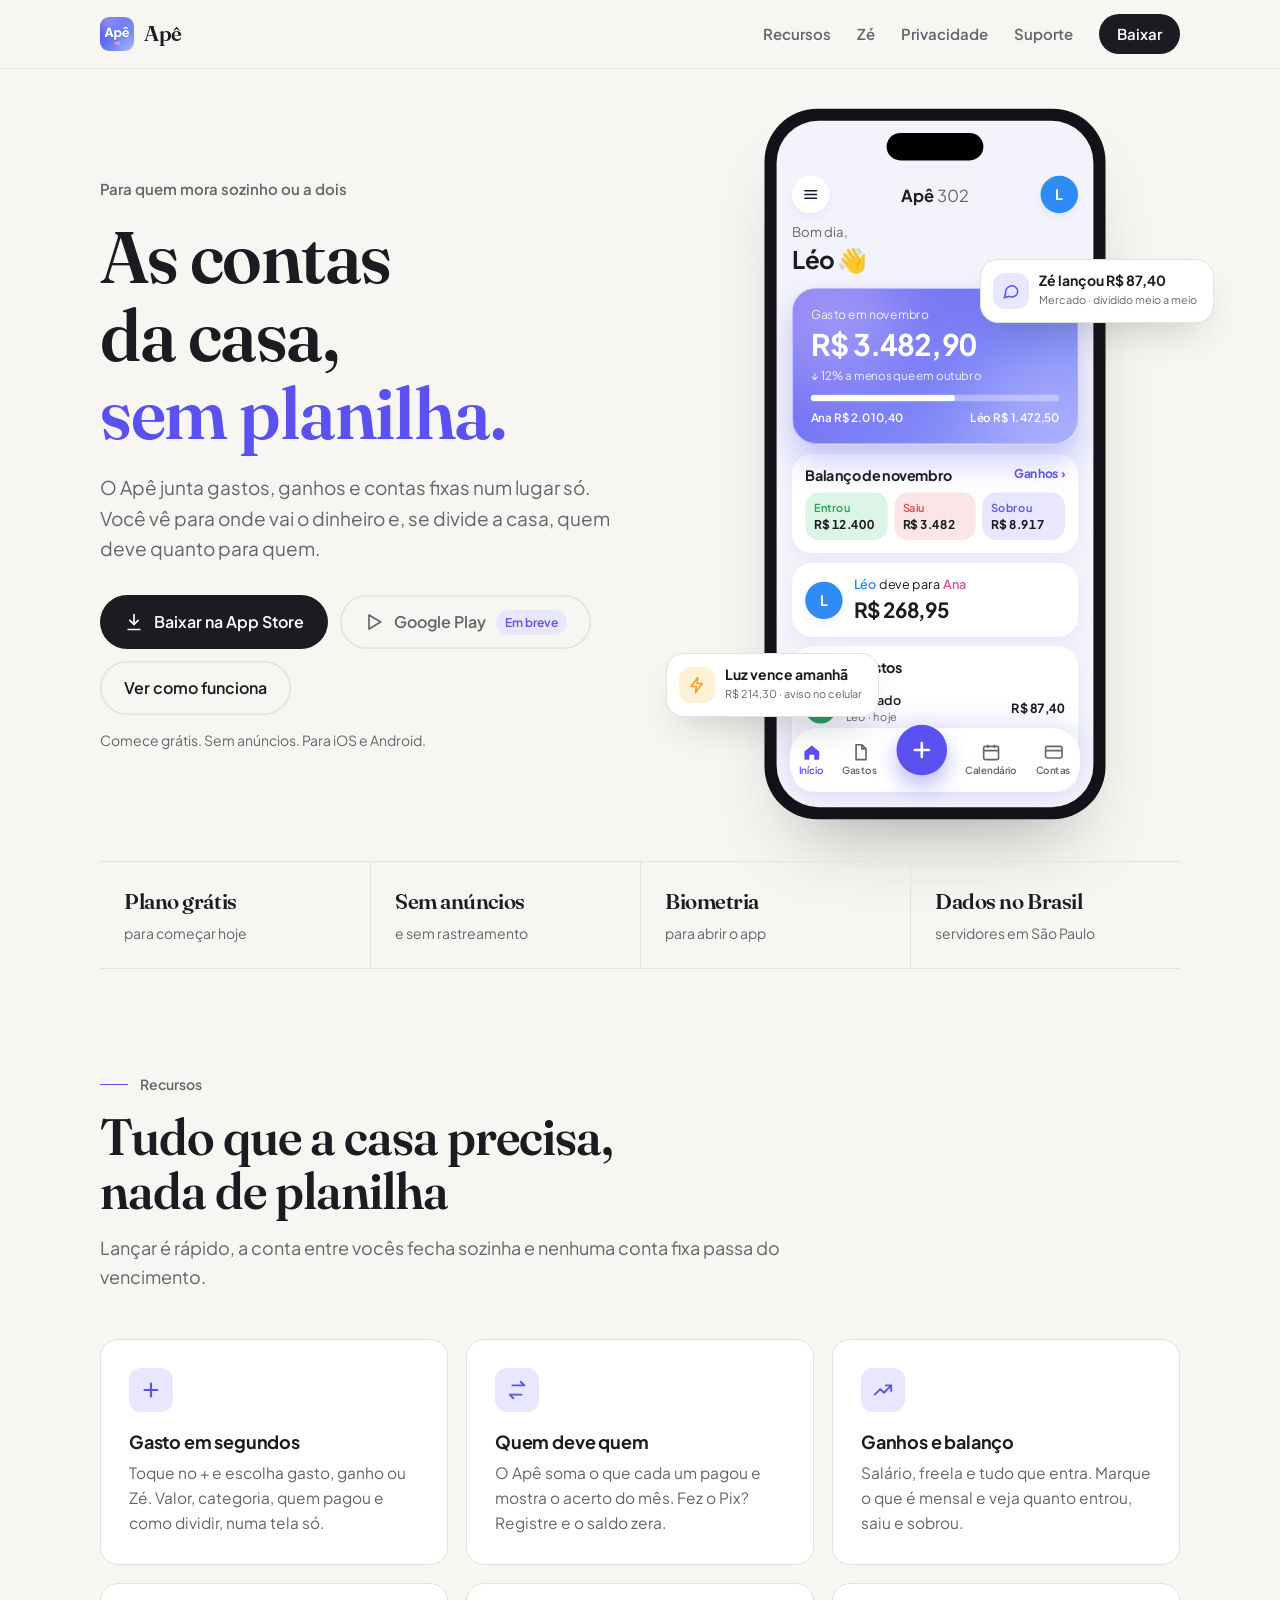
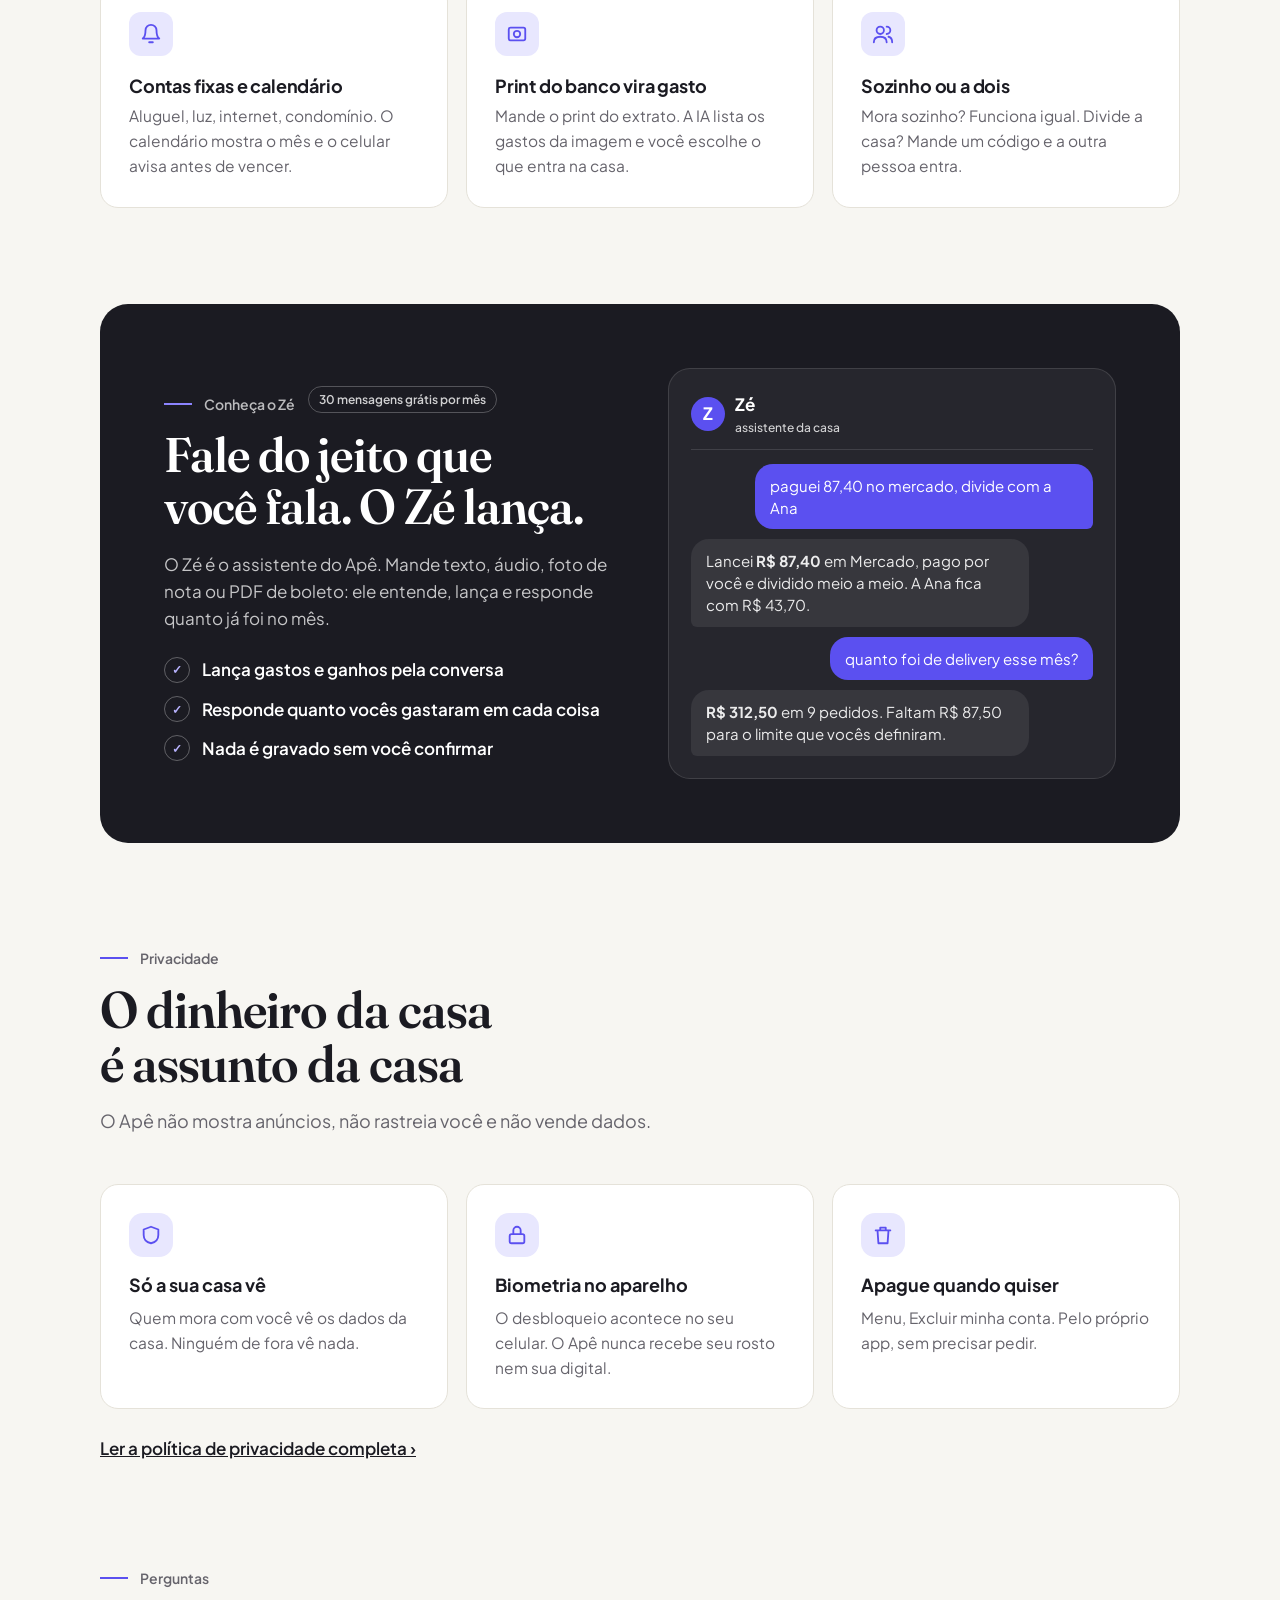
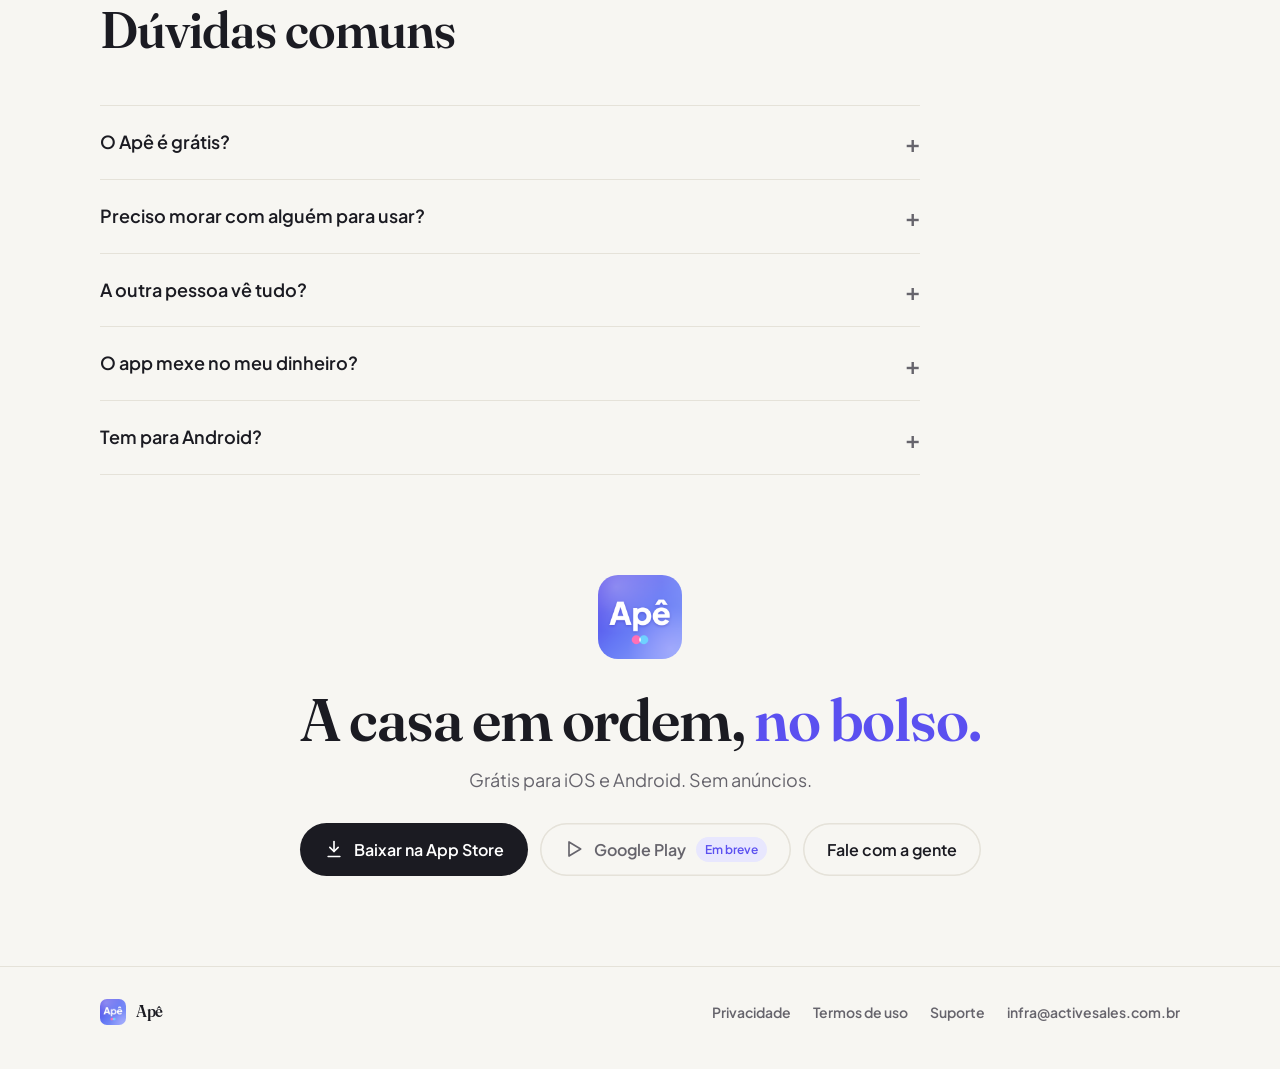
==== commit d93f42f7: "Selo do Google Play como "Em breve" ao lado da App Store Co-Authored-By: Claude Opus 5.5 <noreply@an" ====
--- a/index.html
+++ b/index.html
@@ -39,6 +39,7 @@
       <p class="sub">O Apê junta gastos, ganhos e contas fixas num lugar só. Você vê para onde vai o dinheiro e, se divide a casa, quem deve quanto para quem.</p>
       <div class="acoes">
         <a class="botao" href="https://apps.apple.com/br/app/ap%C3%AA-planejamento-de-gastos/id6825476729"><svg viewBox="0 0 24 24" fill="none" stroke="currentColor" stroke-width="2" stroke-linecap="round" stroke-linejoin="round"><path d="M12 3v12"/><path d="m7 10 5 5 5-5"/><path d="M5 21h14"/></svg>Baixar na App Store</a>
+        <span class="botao breve" aria-disabled="true"><svg viewBox="0 0 24 24" fill="none" stroke="currentColor" stroke-width="2" stroke-linejoin="round"><path d="M6 3.5v17l14-8.5z"/></svg>Google Play<small>Em breve</small></span>
         <a class="botao tonal" href="#recursos">Ver como funciona</a>
       </div>
       <p class="nota">Comece grátis. Sem anúncios. Para iOS e Android.</p>
@@ -244,6 +245,7 @@
     <h2>A casa em ordem, <span class="grad">no bolso.</span></h2>
     <p>Grátis para iOS e Android. Sem anúncios.</p>
     <div class="acoes centro"><a class="botao" href="https://apps.apple.com/br/app/ap%C3%AA-planejamento-de-gastos/id6825476729"><svg viewBox="0 0 24 24" fill="none" stroke="currentColor" stroke-width="2" stroke-linecap="round" stroke-linejoin="round"><path d="M12 3v12"/><path d="m7 10 5 5 5-5"/><path d="M5 21h14"/></svg>Baixar na App Store</a>
+        <span class="botao breve" aria-disabled="true"><svg viewBox="0 0 24 24" fill="none" stroke="currentColor" stroke-width="2" stroke-linejoin="round"><path d="M6 3.5v17l14-8.5z"/></svg>Google Play<small>Em breve</small></span>
     <a class="botao tonal" href="mailto:infra@activesales.com.br">Fale com a gente</a></div>
   </div>
 </section>
--- a/estilo.css
+++ b/estilo.css
@@ -86,6 +86,8 @@
 .botao.tonal { background: transparent; color: var(--tinta); box-shadow: inset 0 0 0 1.5px var(--linha); }
 .botao.tonal:hover { box-shadow: inset 0 0 0 1.5px var(--tinta); background: transparent; }
 .botao svg { width: 20px; height: 20px; }
+.botao.breve { background: transparent; color: var(--suave); box-shadow: inset 0 0 0 1.5px var(--linha); cursor: default; }
+.botao.breve small { font-size: 12px; font-weight: 600; padding: 3px 9px; border-radius: 999px; background: var(--primaria-suave); color: var(--primaria); }
 .acoes.centro { justify-content: center; margin-top: 0; }
 .menu a.baixar { color: #fff; background: var(--tinta); padding: 8px 18px; border-radius: 999px; }
 .menu a.baixar:hover { color: #fff; opacity: .9; }
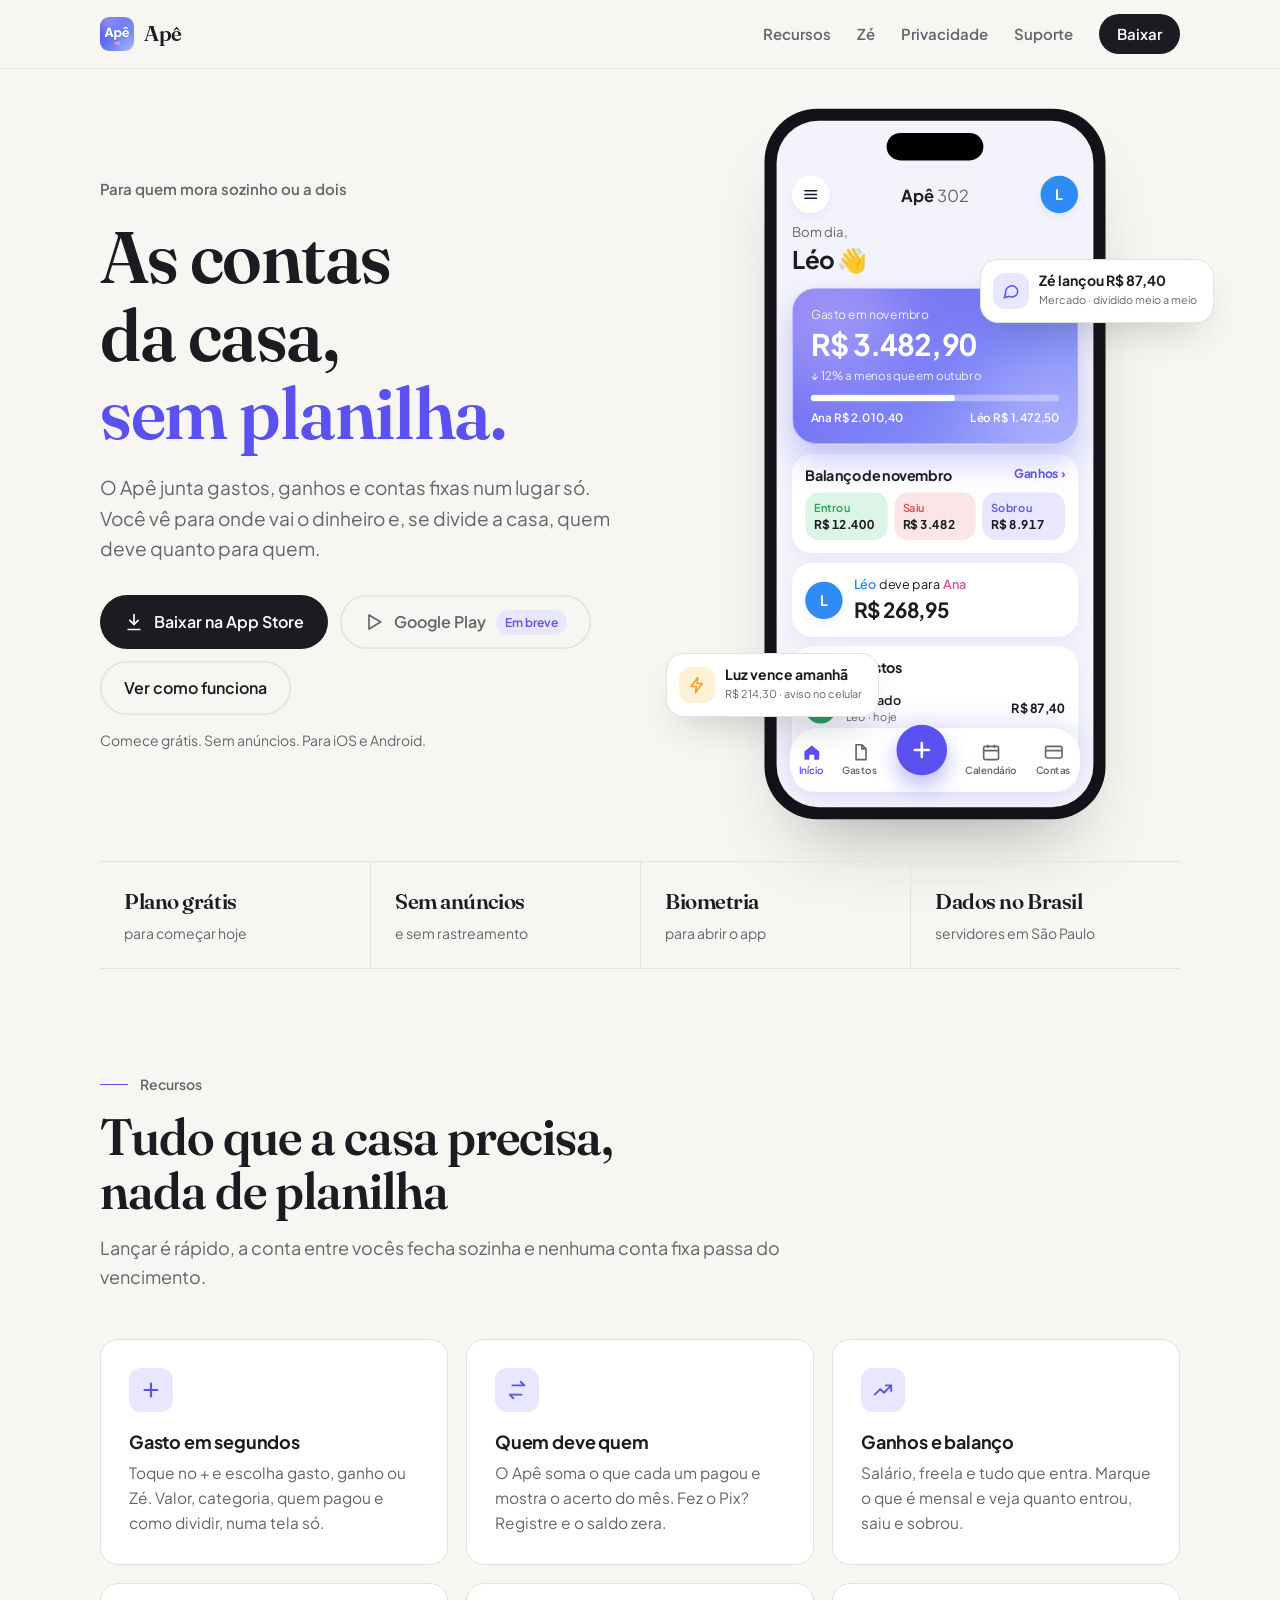
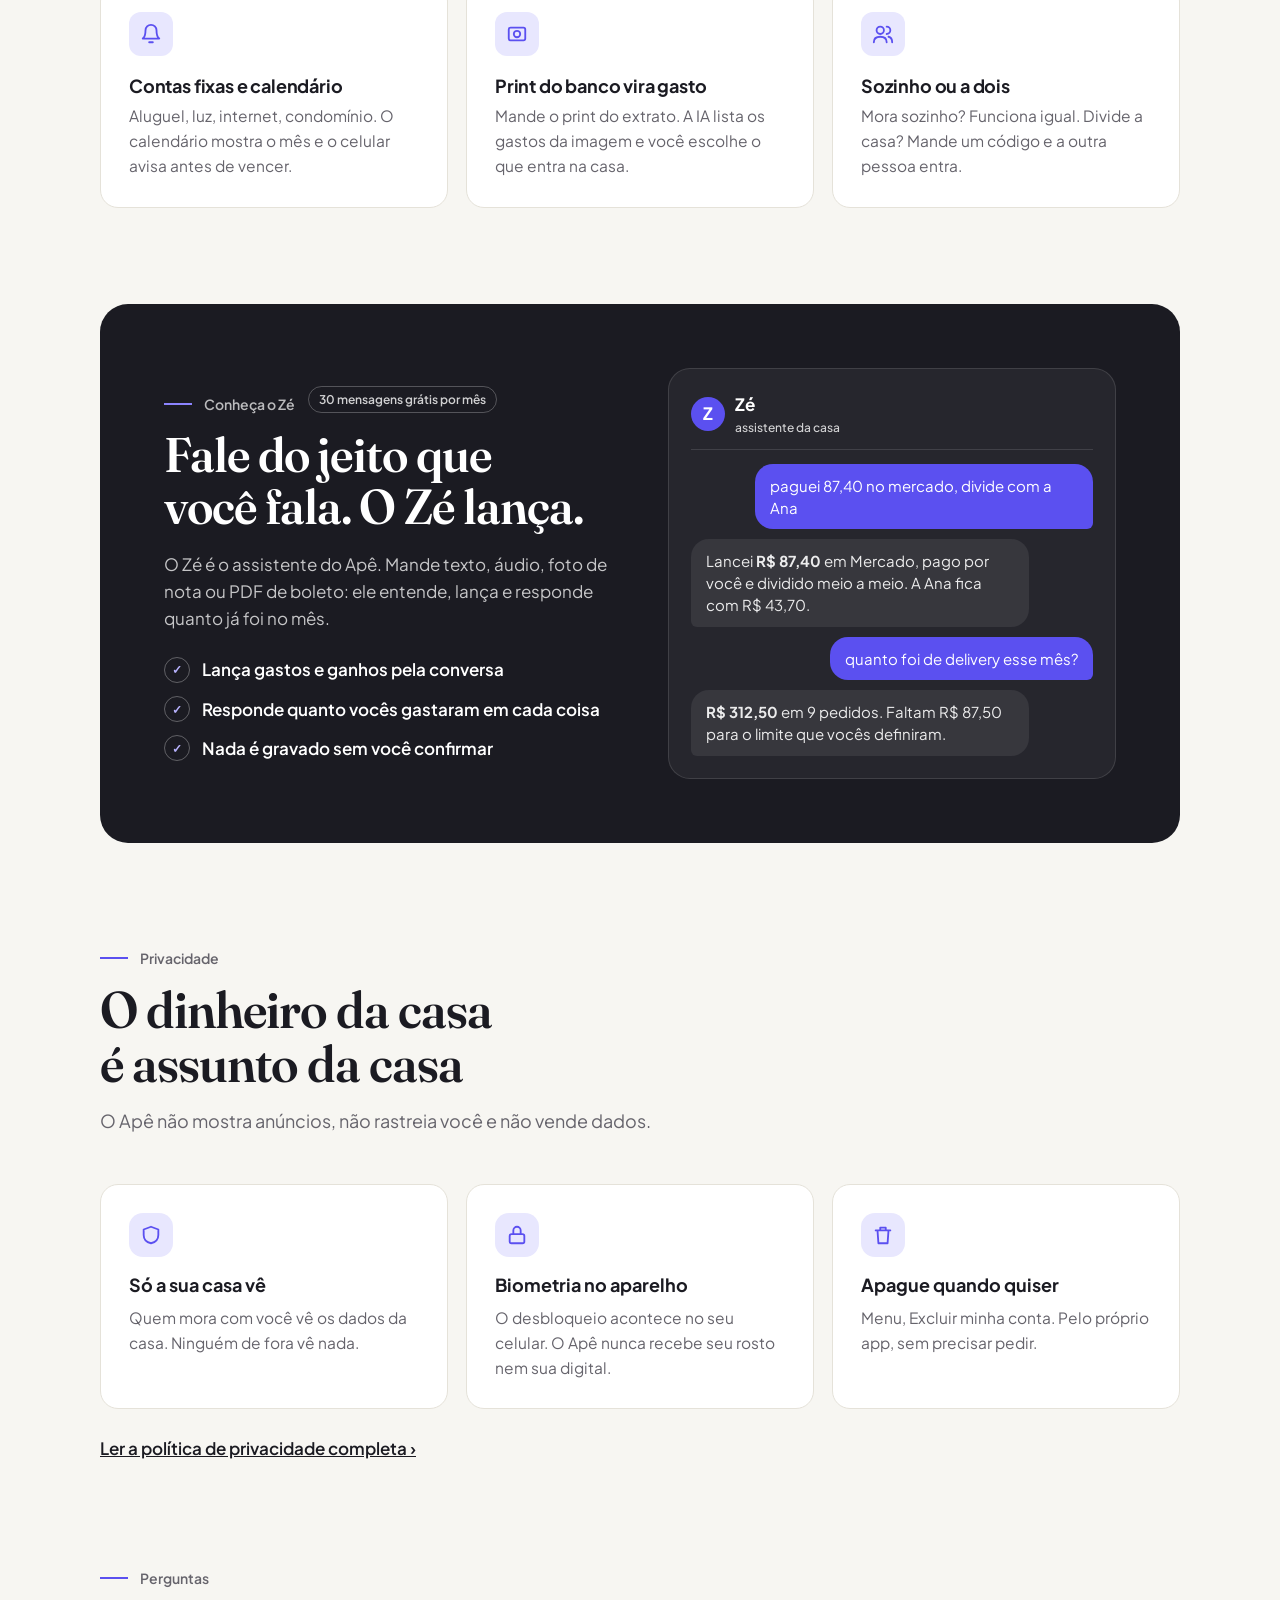
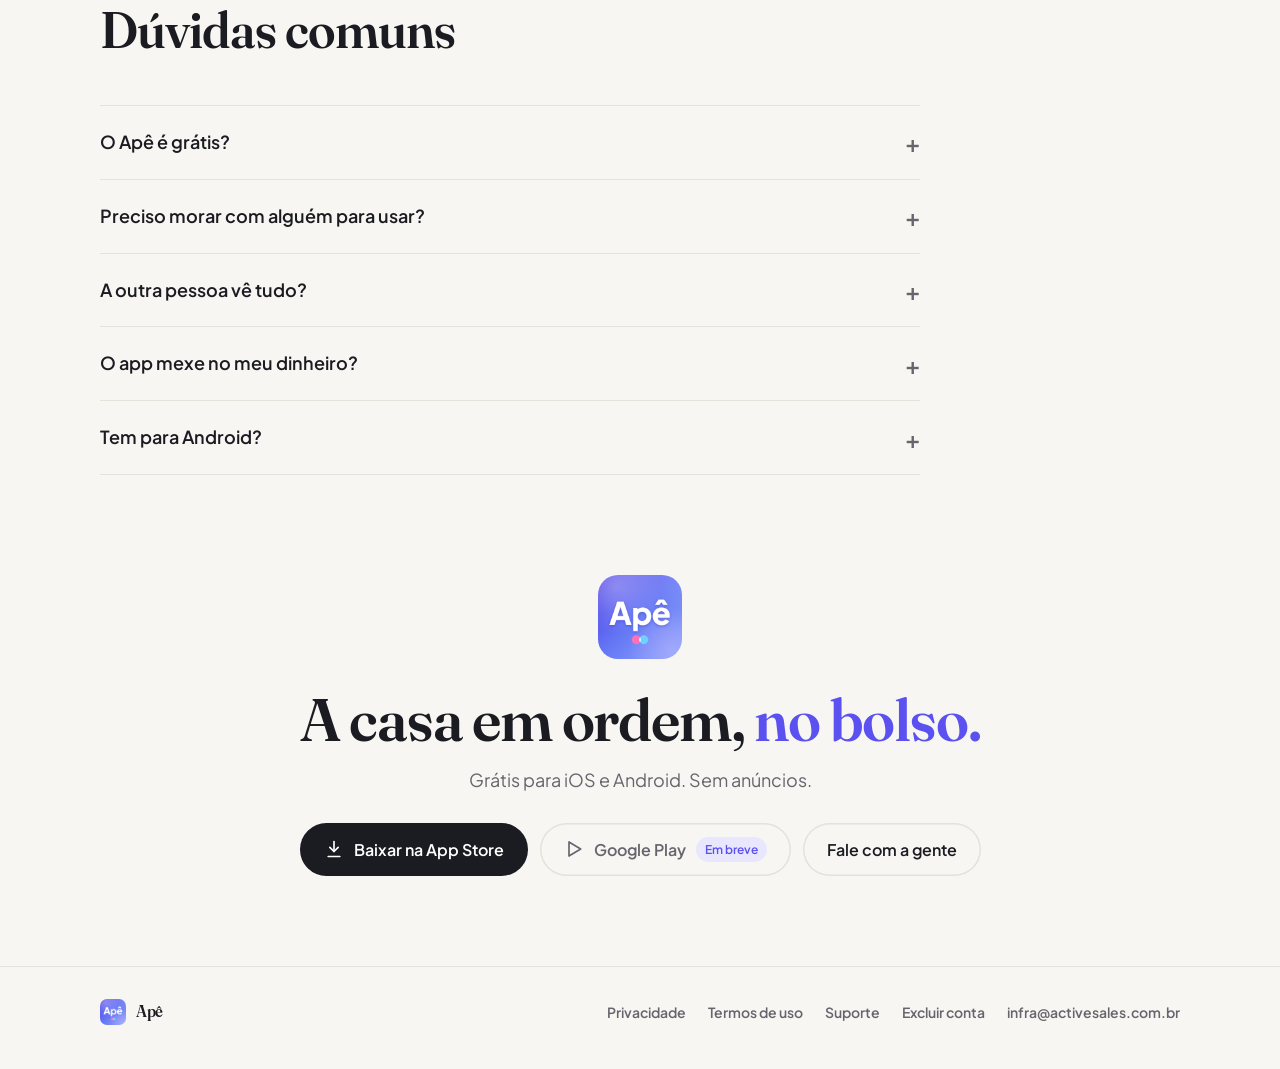
==== commit d06e7656: "Página de exclusão de conta e link no rodapé Exigida pelo Google Play (Segurança dos dados): como ex" ====
--- a/index.html
+++ b/index.html
@@ -258,6 +258,7 @@
       <a href="privacidade">Privacidade</a>
       <a href="termos">Termos de uso</a>
       <a href="suporte">Suporte</a>
+      <a href="excluir-conta">Excluir conta</a>
       <a href="mailto:infra@activesales.com.br">infra@activesales.com.br</a>
     </nav>
   </div>
